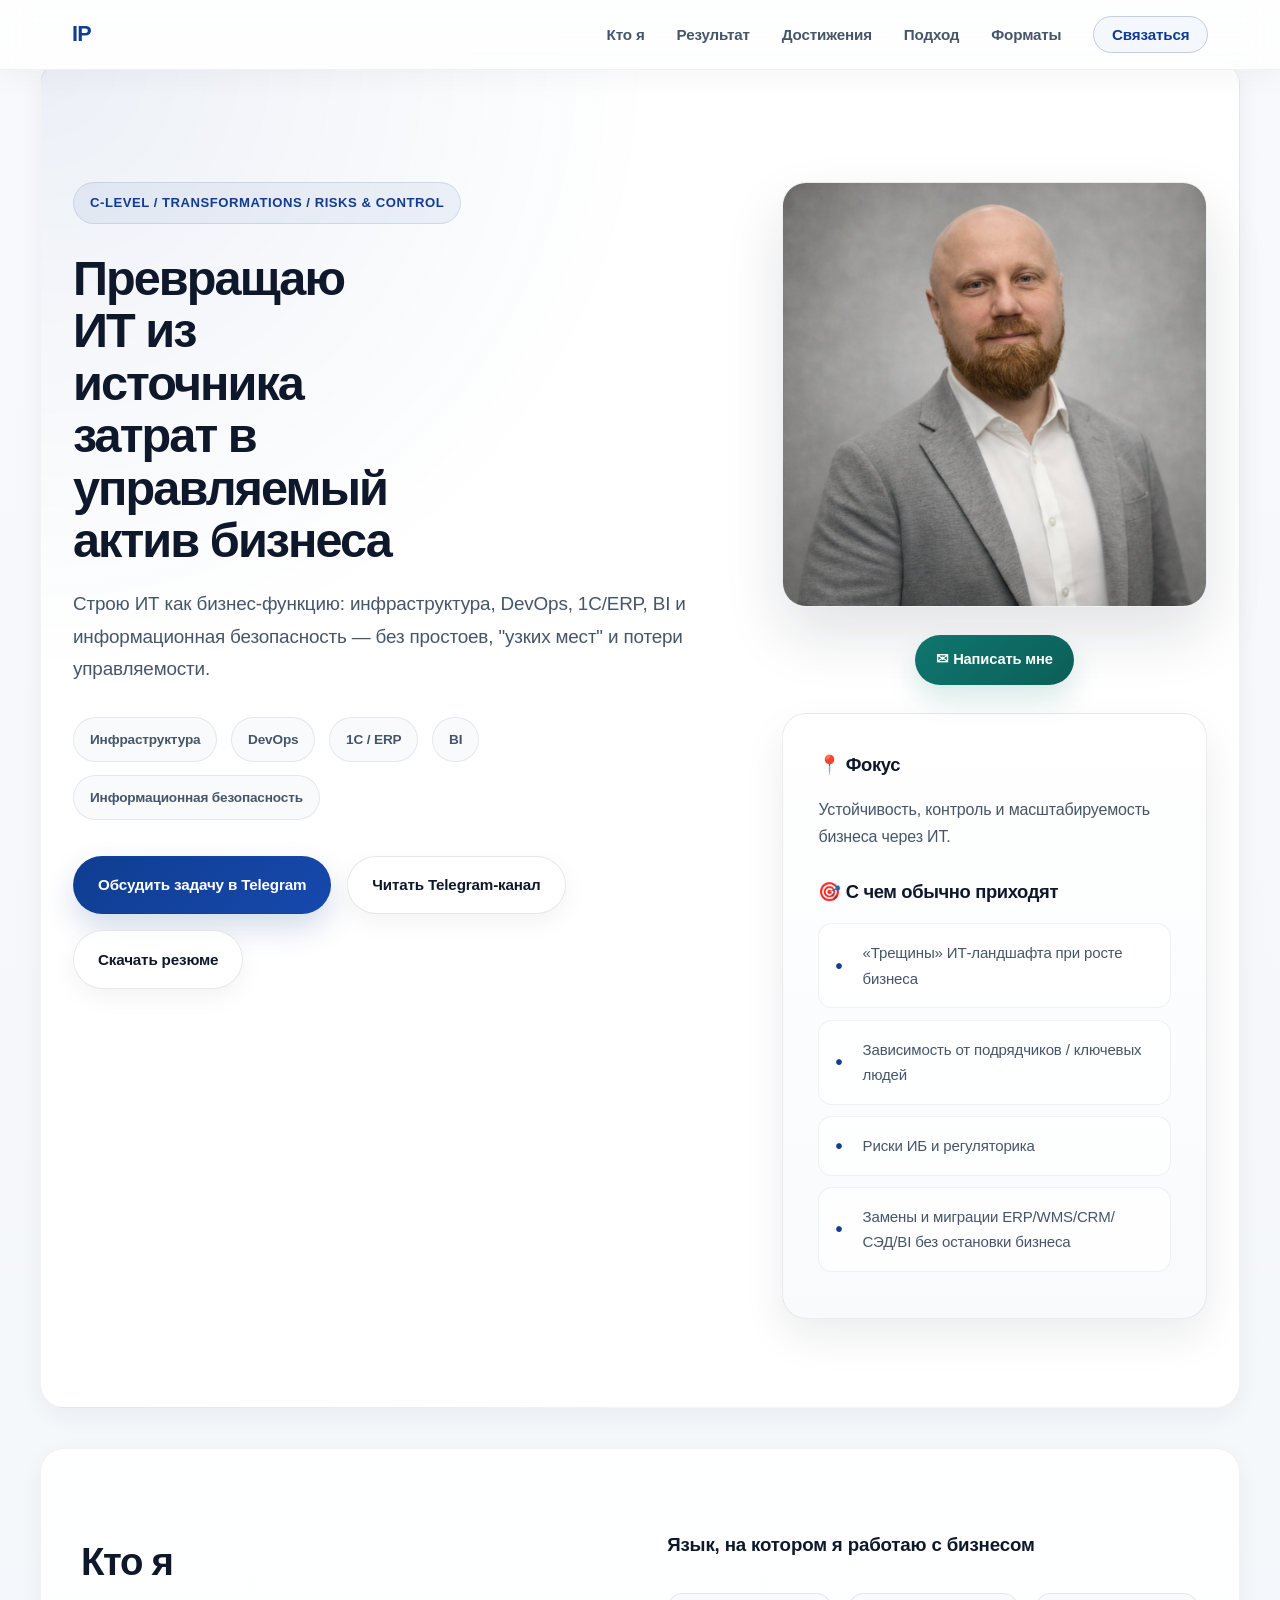
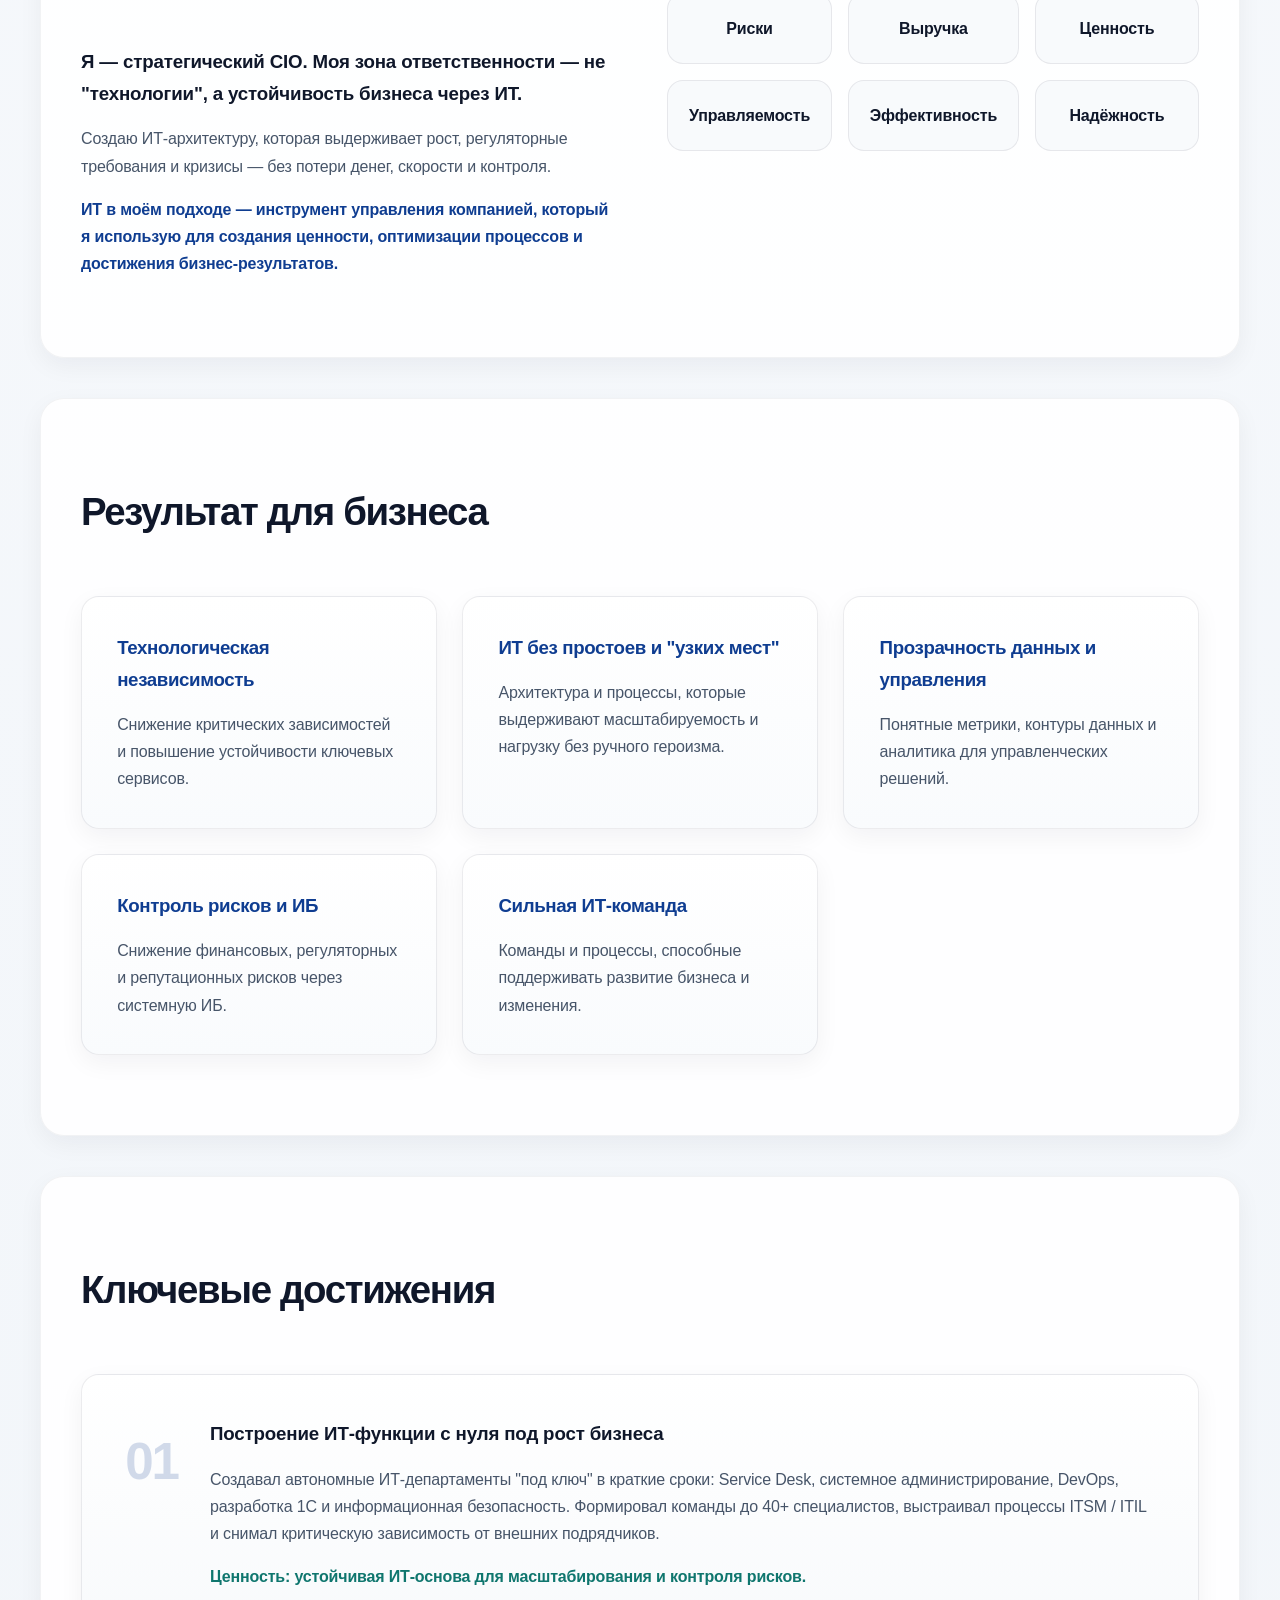
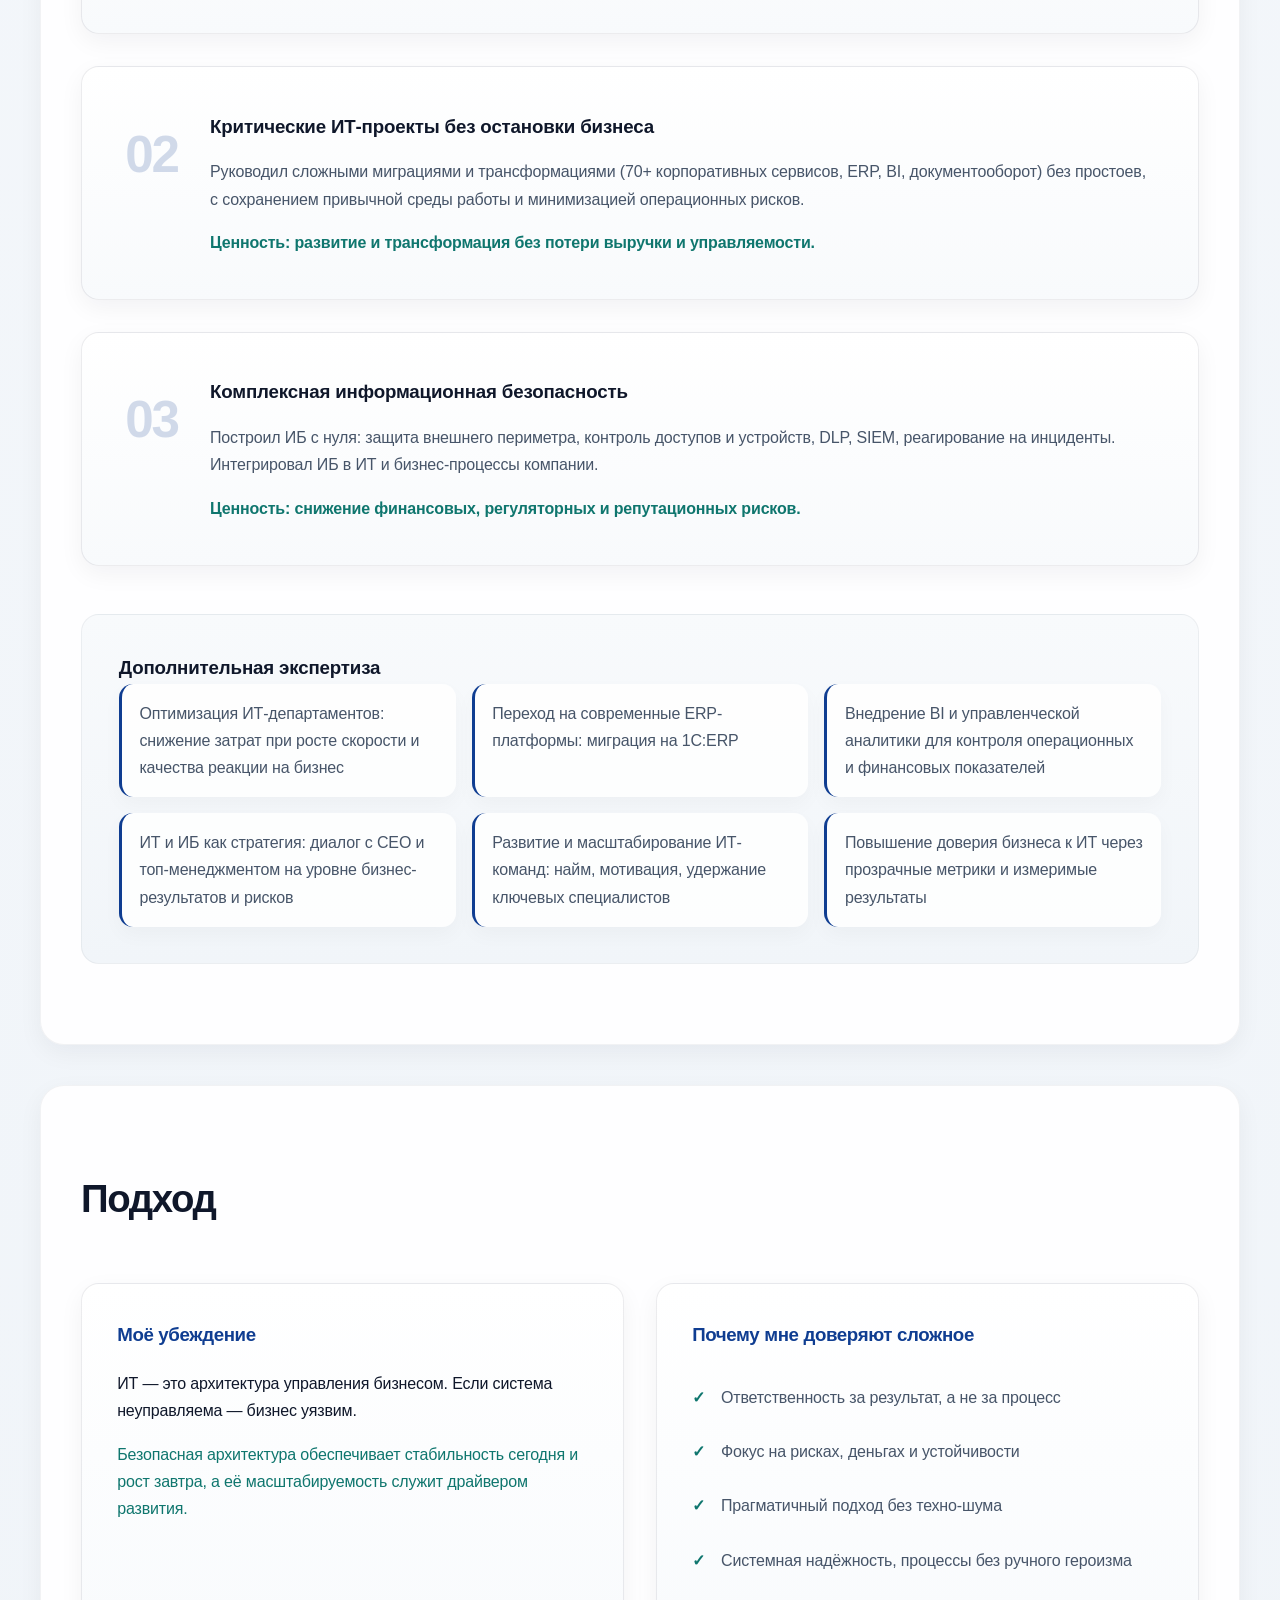
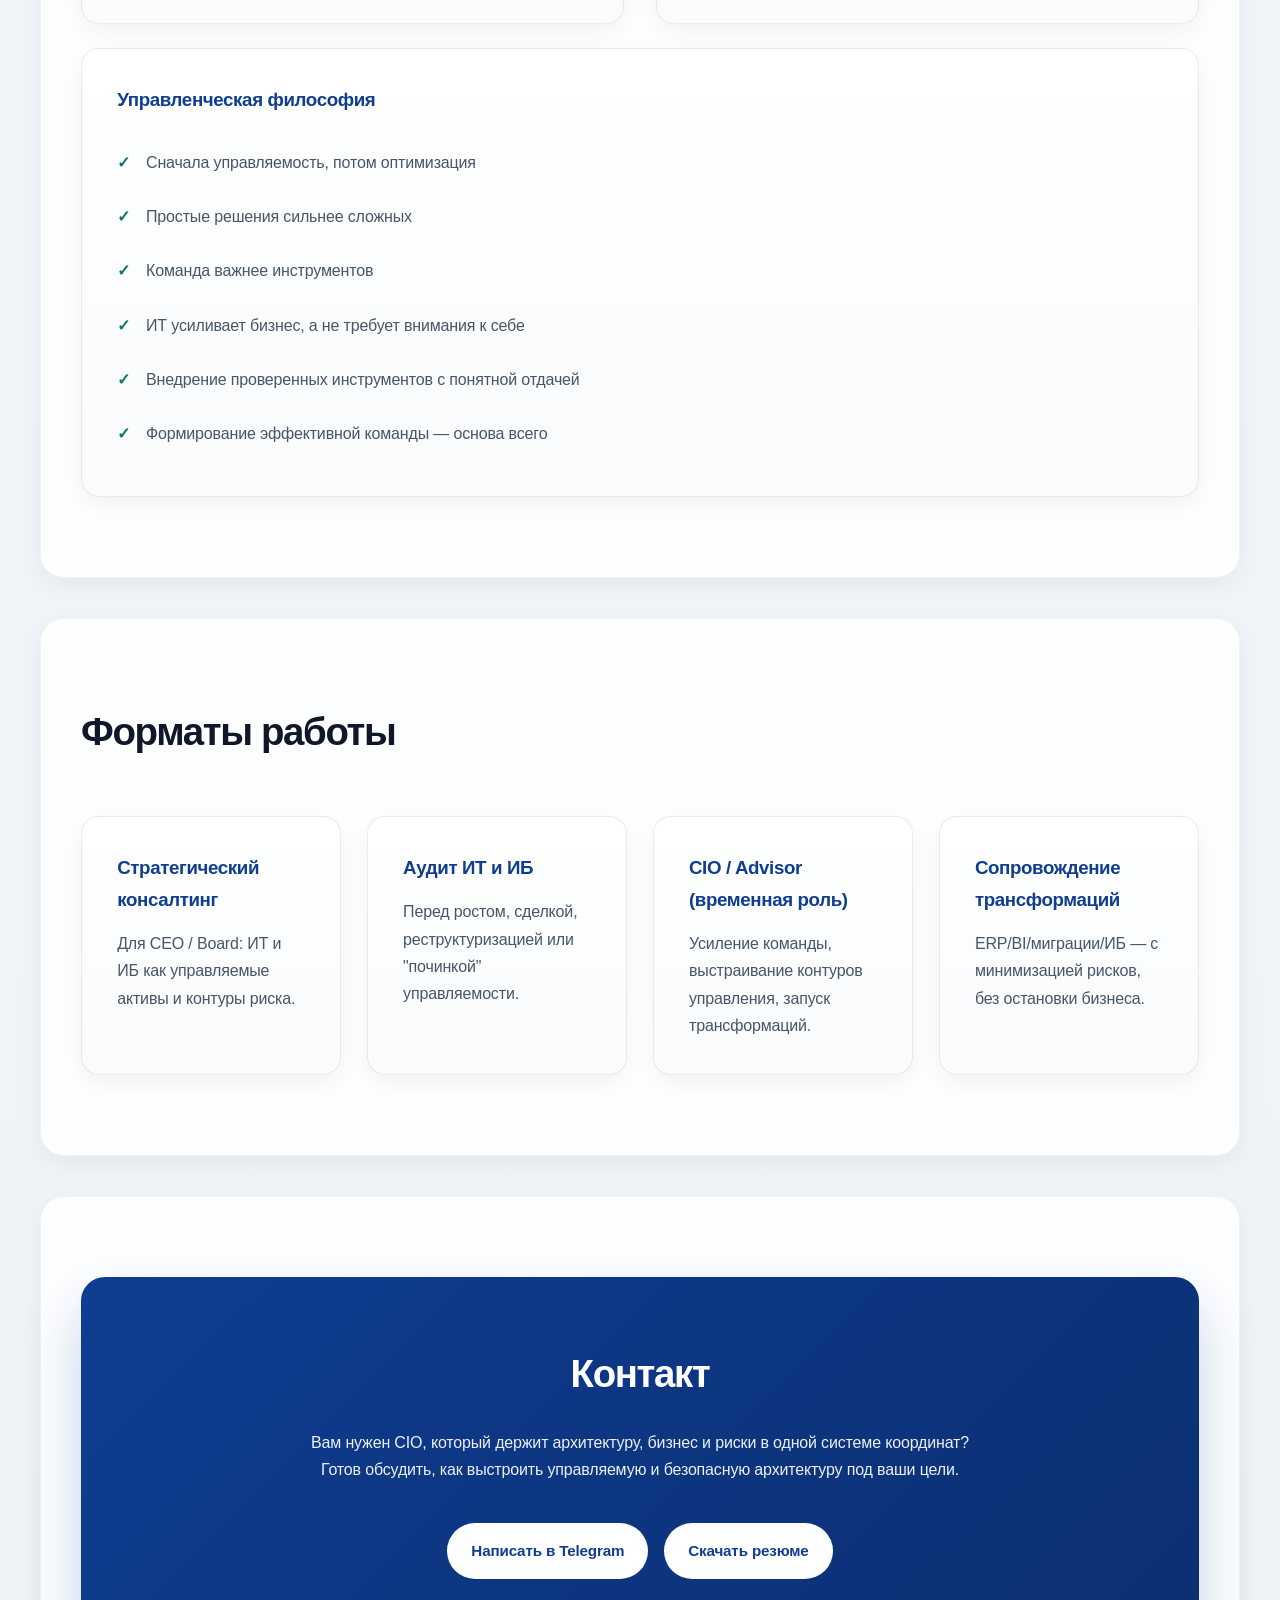
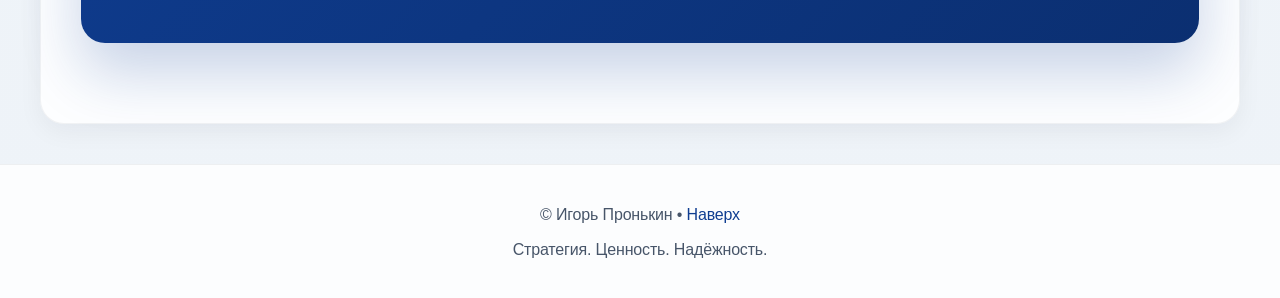
==== index.html @ 898c566a "Reduce desktop hero heading size" ====
<!DOCTYPE html>
<html lang="ru">
<head>
    <!-- Yandex.Metrika counter -->
<script type="text/javascript">
    (function(m,e,t,r,i,k,a){
        m[i]=m[i]||function(){(m[i].a=m[i].a||[]).push(arguments)};
        m[i].l=1*new Date();
        for (var j = 0; j < document.scripts.length; j++) {if (document.scripts[j].src === r) { return; }}
        k=e.createElement(t),a=e.getElementsByTagName(t)[0],k.async=1,k.src=r,a.parentNode.insertBefore(k,a)
    })(window, document,'script','https://mc.yandex.ru/metrika/tag.js?id=106325605', 'ym');

    ym(106325605, 'init', {ssr:true, webvisor:true, clickmap:true, ecommerce:"dataLayer", accurateTrackBounce:true, trackLinks:true});
</script>
<noscript><div><img src="https://mc.yandex.ru/watch/106325605" style="position:absolute; left:-9999px;" alt="" /></div></noscript>
<!-- /Yandex.Metrika counter -->
    <meta charset="UTF-8">
    <meta name="viewport" content="width=device-width, initial-scale=1.0">
    <title>Игорь Пронькин — Стратегический CIO</title>
    <style>
        * {
            margin: 0;
            padding: 0;
            box-sizing: border-box;
        }

        :root {
            --primary: #0f3d91;
            --primary-hover: #0b2f71;
            --bg-white: #ffffff;
            --bg-light: #f4f7fb;
            --bg-lighter: #eef3f8;
            --surface-muted: #f8fafc;
            --text-primary: #0f172a;
            --text-secondary: #475569;
            --border: rgba(15, 23, 42, 0.08);
            --accent-green: #0f766e;
            --accent-orange: #b7791f;
            --shadow-sm: 0 8px 24px rgba(15, 23, 42, 0.05);
            --shadow-md: 0 18px 40px rgba(15, 23, 42, 0.08);
            --shadow-lg: 0 28px 60px rgba(15, 23, 42, 0.12);
            --radius-lg: 24px;
            --radius-md: 18px;
        }

        body {
            font-family: Inter, -apple-system, BlinkMacSystemFont, 'Segoe UI', 'Roboto', sans-serif;
            background: linear-gradient(180deg, #f7f9fc 0%, #eef3f8 100%);
            color: var(--text-primary);
            line-height: 1.7;
            letter-spacing: -0.01em;
        }

        header {
            position: fixed;
            top: 0;
            width: 100%;
            background: rgba(255, 255, 255, 0.86);
            backdrop-filter: blur(16px);
            -webkit-backdrop-filter: blur(16px);
            z-index: 1000;
            border-bottom: 1px solid rgba(15, 23, 42, 0.06);
            box-shadow: 0 8px 30px rgba(15, 23, 42, 0.04);
        }

        nav {
            max-width: 1200px;
            margin: 0 auto;
            padding: 1rem 2rem;
            display: flex;
            justify-content: space-between;
            align-items: center;
        }

        .logo {
            font-size: 1.35rem;
            font-weight: 800;
            letter-spacing: -0.03em;
            color: var(--primary);
        }

        .nav-links {
            display: flex;
            gap: 2rem;
            list-style: none;
        }

        .nav-links a {
            color: var(--text-secondary);
            text-decoration: none;
            font-weight: 600;
            font-size: 0.95rem;
            transition: color 0.2s ease;
        }

        .nav-links a:hover {
            color: var(--text-primary);
        }

        /* Выделяем кнопку Контакт в навигации */
        .nav-links .nav-contact {
            color: var(--primary);
            font-weight: 700;
            padding: 0.55rem 1.1rem;
            border: 1px solid rgba(15, 61, 145, 0.22);
            border-radius: 999px;
            background: rgba(15, 61, 145, 0.04);
            transition: all 0.2s ease;
        }

        .nav-links .nav-contact:hover {
            background: var(--primary);
            color: white;
            border-color: var(--primary);
        }

        .hero {
            background: radial-gradient(circle at top left, rgba(15, 61, 145, 0.08), transparent 34%), var(--bg-white);
            padding: 7.5rem 2rem 5.5rem;
            margin-top: 3.8rem;
        }

        .hero-content {
            max-width: 1200px;
            margin: 0 auto;
            display: grid;
            grid-template-columns: 1.2fr 0.8fr;
            gap: 4.5rem;
            align-items: start;
        }

        .tag-line {
            display: inline-block;
            padding: 0.55rem 1rem;
            background: rgba(15, 61, 145, 0.06);
            border: 1px solid rgba(15, 61, 145, 0.12);
            border-radius: 999px;
            color: var(--primary);
            margin-bottom: 1.75rem;
            font-size: 0.82rem;
            font-weight: 700;
            letter-spacing: 0.04em;
            text-transform: uppercase;
        }

        h1 {
            font-size: clamp(2.5rem, 3.8vw, 3.6rem);
            line-height: 1.08;
            margin-bottom: 1.35rem;
            font-weight: 800;
            letter-spacing: -0.04em;
            max-width: 12ch;
        }

        .hero-subtitle {
            font-size: 1.18rem;
            color: var(--text-secondary);
            margin-bottom: 1.8rem;
            max-width: 42rem;
        }

        .expertise-tags {
            display: flex;
            flex-wrap: wrap;
            gap: 0.85rem;
            margin: 2rem 0;
        }

        .expertise-tags span {
            padding: 0.62rem 1rem;
            background: var(--surface-muted);
            border: 1px solid var(--border);
            border-radius: 999px;
            font-size: 0.85rem;
            font-weight: 600;
            color: var(--text-secondary);
        }

        .cta-buttons {
            display: flex;
            flex-wrap: wrap;
            gap: 1rem;
            margin-top: 2.25rem;
        }

        .btn {
            padding: 0.95rem 1.5rem;
            border-radius: 999px;
            text-decoration: none;
            font-weight: 700;
            font-size: 0.95rem;
            transition: transform 0.2s ease, box-shadow 0.2s ease, background 0.2s ease;
        }

        .btn:hover {
            transform: translateY(-1px);
        }

        .btn-primary {
            background: linear-gradient(135deg, var(--primary), #1649ad);
            color: white;
            border: 1px solid transparent;
            box-shadow: 0 14px 30px rgba(15, 61, 145, 0.18);
        }

        .btn-primary:hover {
            background: linear-gradient(135deg, var(--primary-hover), var(--primary));
            box-shadow: 0 18px 34px rgba(15, 61, 145, 0.22);
        }

        .btn-secondary {
            background: rgba(255, 255, 255, 0.82);
            color: var(--text-primary);
            border: 1px solid rgba(15, 23, 42, 0.1);
            box-shadow: var(--shadow-sm);
        }

        .btn-secondary:hover {
            background: #ffffff;
            border-color: rgba(15, 61, 145, 0.18);
        }

        .profile-photo {
            width: 100%;
            background: linear-gradient(180deg, #ffffff 0%, #f8fafc 100%);
            border-radius: var(--radius-lg);
            overflow: hidden;
            box-shadow: var(--shadow-lg);
            margin-bottom: 1.75rem;
            border: 1px solid rgba(15, 23, 42, 0.06);
        }

        .profile-photo img {
            width: 100%;
            display: block;
        }

        /* Кнопка связи под фото */
        .quick-contact {
            display: flex;
            justify-content: center;
            margin-bottom: 1.75rem;
        }

        .quick-contact a {
            display: inline-flex;
            align-items: center;
            gap: 0.55rem;
            padding: 0.78rem 1.35rem;
            background: linear-gradient(135deg, var(--accent-green), #0b5f58);
            color: white;
            text-decoration: none;
            border-radius: 999px;
            font-weight: 700;
            font-size: 0.92rem;
            box-shadow: 0 14px 28px rgba(15, 118, 110, 0.16);
            transition: all 0.2s ease;
        }

        .quick-contact a:hover {
            box-shadow: 0 18px 34px rgba(15, 118, 110, 0.2);
        }

        .profile-card {
            background: linear-gradient(180deg, #ffffff 0%, #f8fafc 100%);
            padding: 2.2rem;
            border-radius: var(--radius-lg);
            box-shadow: var(--shadow-md);
            border: 1px solid var(--border);
        }

        .profile-card h3 {
            font-size: 1.15rem;
            margin-bottom: 1rem;
            font-weight: 700;
            letter-spacing: -0.02em;
        }

        .profile-card .focus-text {
            color: var(--text-secondary);
            margin-bottom: 1.6rem;
        }

        .profile-card ul {
            list-style: none;
        }

        .profile-card li {
            padding: 1rem 1rem 1rem 2.7rem;
            margin-bottom: 0.7rem;
            background: rgba(255, 255, 255, 0.78);
            border-radius: 14px;
            color: var(--text-secondary);
            font-size: 0.94rem;
            border: 1px solid rgba(15, 23, 42, 0.06);
            position: relative;
        }

        .profile-card li::before {
            content: '•';
            position: absolute;
            left: 1rem;
            top: 50%;
            transform: translateY(-50%);
            color: var(--primary);
            font-size: 1.25rem;
            font-weight: 800;
        }

        section {
            max-width: 1200px;
            margin: 2.5rem auto;
            padding: 5rem 2.5rem;
            background: rgba(255, 255, 255, 0.88);
            border-radius: var(--radius-lg);
            box-shadow: var(--shadow-sm);
            border: 1px solid rgba(15, 23, 42, 0.05);
        }

        h2 {
            font-size: clamp(2rem, 3vw, 2.75rem);
            margin-bottom: 3.2rem;
            font-weight: 800;
            letter-spacing: -0.035em;
        }

        .about-content {
            display: grid;
            grid-template-columns: 1fr 1fr;
            gap: 3.4rem;
        }

        .language-grid {
            display: grid;
            grid-template-columns: repeat(3, 1fr);
            gap: 1rem;
            margin-top: 2rem;
        }

        .language-item {
            background: var(--surface-muted);
            padding: 1.3rem;
            border-radius: 16px;
            text-align: center;
            border: 1px solid var(--border);
            font-weight: 700;
            color: var(--text-primary);
        }

        .language-item:hover {
            border-color: var(--primary);
            transform: translateY(-3px);
            box-shadow: var(--shadow-md);
        }

        .value-grid {
            display: grid;
            grid-template-columns: repeat(auto-fit, minmax(280px, 1fr));
            gap: 1.6rem;
        }

        .value-card {
            padding: 2.2rem;
            border: 1px solid var(--border);
            border-radius: var(--radius-md);
            background: linear-gradient(180deg, #ffffff 0%, #f9fbfd 100%);
            box-shadow: var(--shadow-sm);
        }

        .value-card:hover {
            border-color: rgba(15, 61, 145, 0.16);
            box-shadow: var(--shadow-md);
            transform: translateY(-2px);
        }

        .value-card h3 {
            color: var(--primary);
            margin-bottom: 0.95rem;
            letter-spacing: -0.02em;
        }

        .value-card p {
            color: var(--text-secondary);
        }

        .achievement-item {
            padding: 2.7rem;
            border: 1px solid var(--border);
            border-radius: var(--radius-md);
            display: grid;
            grid-template-columns: auto 1fr;
            gap: 2rem;
            margin-bottom: 2rem;
            background: linear-gradient(180deg, #ffffff 0%, #f8fafc 100%);
            box-shadow: var(--shadow-sm);
        }

        .achievement-number {
            font-size: 3.2rem;
            font-weight: 800;
            color: var(--primary);
            opacity: 0.18;
            letter-spacing: -0.04em;
        }

        .achievement-value {
            color: var(--accent-green);
            font-weight: 700;
            margin-top: 1rem;
        }

        .additional-expertise {
            margin-top: 3rem;
            padding: 2.3rem;
            background: linear-gradient(180deg, #f8fafc 0%, #f1f5f9 100%);
            border-radius: var(--radius-md);
            border: 1px solid rgba(15, 23, 42, 0.05);
        }

        .expertise-list {
            display: grid;
            grid-template-columns: repeat(auto-fit, minmax(300px, 1fr));
            gap: 1rem;
        }

        .expertise-list li {
            list-style: none;
            padding: 1rem 1.1rem;
            background: rgba(255, 255, 255, 0.86);
            border-radius: 14px;
            border-left: 3px solid var(--primary);
            color: var(--text-secondary);
            box-shadow: 0 8px 20px rgba(15, 23, 42, 0.03);
        }

        .approach-grid {
            display: grid;
            grid-template-columns: 1fr 1fr;
            gap: 2rem;
        }

        .approach-card {
            padding: 2.2rem;
            border: 1px solid var(--border);
            border-radius: var(--radius-md);
            background: linear-gradient(180deg, #ffffff 0%, #f9fbfd 100%);
            box-shadow: var(--shadow-sm);
        }

        .approach-card h3 {
            color: var(--primary);
            margin-bottom: 1.2rem;
            letter-spacing: -0.02em;
        }

        .approach-card ul {
            list-style: none;
        }

        .approach-card li {
            padding: 0.85rem 0 0.85rem 1.8rem;
            position: relative;
            color: var(--text-secondary);
        }

        .approach-card li::before {
            content: '✓';
            position: absolute;
            left: 0;
            color: var(--accent-green);
            font-weight: 800;
        }

        .formats-grid {
            display: grid;
            grid-template-columns: repeat(auto-fit, minmax(260px, 1fr));
            gap: 1.6rem;
        }

        .format-card {
            padding: 2.2rem;
            border: 1px solid var(--border);
            border-radius: var(--radius-md);
            background: linear-gradient(180deg, #ffffff 0%, #f9fbfd 100%);
            box-shadow: var(--shadow-sm);
        }

        .format-card:hover {
            transform: translateY(-4px);
            border-color: rgba(15, 61, 145, 0.16);
            box-shadow: var(--shadow-lg);
        }

        .format-card h3 {
            color: var(--primary);
            margin-bottom: 0.9rem;
            letter-spacing: -0.02em;
        }

        .format-card p {
            color: var(--text-secondary);
        }

        .contact-box {
            background: linear-gradient(135deg, #0f3d91 0%, #0b2f71 100%);
            padding: 4rem 2.4rem;
            border-radius: var(--radius-lg);
            text-align: center;
            color: white;
            box-shadow: 0 30px 60px rgba(15, 61, 145, 0.22);
        }

        .contact-box h2 {
            margin-bottom: 1.4rem;
        }

        .contact-box p {
            max-width: 800px;
            margin: 0 auto 2.5rem;
            line-height: 1.7;
            opacity: 0.92;
        }

        .contact-box .btn {
            background: white;
            color: var(--primary);
            box-shadow: none;
        }

        footer {
            background: rgba(255, 255, 255, 0.8);
            padding: 2.2rem;
            text-align: center;
            border-top: 1px solid rgba(15, 23, 42, 0.06);
            color: var(--text-secondary);
            backdrop-filter: blur(8px);
            -webkit-backdrop-filter: blur(8px);
        }

        footer a {
            color: var(--primary);
            text-decoration: none;
        }

        @media (max-width: 768px) {
            nav {
                padding: 0.9rem 1.2rem;
            }
            .hero, section {
                padding-left: 1.2rem;
                padding-right: 1.2rem;
            }
            .hero-content, .about-content, .approach-grid {
                grid-template-columns: 1fr;
                gap: 2rem;
            }
            h1 {
                font-size: 2.4rem;
                max-width: none;
            }
            .hero-subtitle {
                font-size: 1.04rem;
            }
            .nav-links {
                display: none;
            }
            .language-grid {
                grid-template-columns: repeat(2, 1fr);
            }
            .achievement-item {
                grid-template-columns: 1fr;
            }
            .cta-buttons {
                flex-direction: column;
                align-items: stretch;
            }
            .btn {
                text-align: center;
                justify-content: center;
            }
        }
    </style>
</head>
<body>
    <header>
        <nav>
            <div class="logo">IP</div>
            <ul class="nav-links">
                <li><a href="#about">Кто я</a></li>
                <li><a href="#value">Результат</a></li>
                <li><a href="#achievements">Достижения</a></li>
                <li><a href="#approach">Подход</a></li>
                <li><a href="#work">Форматы</a></li>
                <li><a href="#contact" class="nav-contact">Связаться</a></li>
            </ul>
        </nav>
    </header>

    <section class="hero">
        <div class="hero-content">
            <div>
                <!-- ИЗМЕНЕНИЕ: Transformations во множественном числе, Risks & Control -->
                <div class="tag-line">C-level / Transformations / Risks & Control</div>
                <!-- ИЗМЕНЕНИЕ: "источника" вместо "центра" -->
                <h1>Превращаю ИТ из источника затрат в управляемый актив бизнеса</h1>
                <!-- ИЗМЕНЕНИЕ: порядок тегов (инфраструктура и DevOps рядом), добавлен ERP -->
                <p class="hero-subtitle">Строю ИТ как бизнес-функцию: инфраструктура, DevOps, 1С/ERP, BI и информационная безопасность — без простоев, "узких мест" и потери управляемости.</p>
                
                <div class="expertise-tags">
                    <span>Инфраструктура</span>
                    <span>DevOps</span>
                    <span>1С / ERP</span>
                    <span>BI</span>
                    <span>Информационная безопасность</span>
                </div>

                <div class="cta-buttons">
                    <a href="https://t.me/IgorPronk" class="btn btn-primary">Обсудить задачу в Telegram</a>
                    <a href="https://t.me/PronkinPROIT" class="btn btn-secondary" target="_blank" rel="noopener noreferrer">Читать Telegram-канал</a>
                    <a href="assets/CIO_Pronkin_Igor.pdf" class="btn btn-secondary" download="CIO_Pronkin_Igor.pdf">Скачать резюме</a>
                </div>
            </div>

            <div>
                <div class="profile-photo">
                    <img src="assets/foto.png" alt="Игорь Пронькин">
                </div>
                <!-- ИЗМЕНЕНИЕ: Добавлена быстрая кнопка связи под фото -->
                <div class="quick-contact">
                    <a href="#contact">✉ Написать мне</a>
                </div>
                <div class="profile-card">
                    <h3>📍 Фокус</h3>
                    <p class="focus-text">Устойчивость, контроль и масштабируемость бизнеса через ИТ.</p>
                    <h3>🎯 С чем обычно приходят</h3>
                    <ul>
                        <!-- ИЗМЕНЕНИЕ: Разделено на два пункта -->
                        <li>«Трещины» ИТ-ландшафта при росте бизнеса</li>
                        <li>Зависимость от подрядчиков / ключевых людей</li>
                        <li>Риски ИБ и регуляторика</li>
                        <!-- ИЗМЕНЕНИЕ: убраны лишние слэши -->
                        <li>Замены и миграции ERP/WMS/CRM/СЭД/BI без остановки бизнеса</li>
                    </ul>
                </div>
            </div>
        </div>
    </section>

    <section id="about">
        <div class="about-content">
            <div>
                <h2>Кто я</h2>
                <!-- ИЗМЕНЕНИЕ: Более уверенные формулировки -->
                <h3 style="margin-bottom: 1rem;">Я — стратегический CIO. Моя зона ответственности — не "технологии", а устойчивость бизнеса через ИТ.</h3>
                <p style="color: var(--text-secondary); margin-bottom: 1rem;">Создаю ИТ-архитектуру, которая выдерживает рост, регуляторные требования и кризисы — без потери денег, скорости и контроля.</p>
                <!-- ИЗМЕНЕНИЕ: Добавлено раскрытие про создание ценности -->
                <p style="color: var(--primary); font-weight: 600;">ИТ в моём подходе — инструмент управления компанией, который я использую для создания ценности, оптимизации процессов и достижения бизнес-результатов.</p>
            </div>
            <div>
                <h3 style="margin-bottom: 1.5rem;">Язык, на котором я работаю с бизнесом</h3>
                <!-- ИЗМЕНЕНИЕ: Добавлены Ценность, Эффективность -->
                <div class="language-grid">
                    <div class="language-item">Риски</div>
                    <div class="language-item">Выручка</div>
                    <div class="language-item">Ценность</div>
                    <div class="language-item">Управляемость</div>
                    <div class="language-item">Эффективность</div>
                    <div class="language-item">Надёжность</div>
                </div>
            </div>
        </div>
    </section>

    <section id="value">
        <h2>Результат для бизнеса</h2>
        <div class="value-grid">
            <div class="value-card">
                <h3>Технологическая независимость</h3>
                <p>Снижение критических зависимостей и повышение устойчивости ключевых сервисов.</p>
            </div>
            <div class="value-card">
                <!-- ИЗМЕНЕНИЕ: "масштабируемость" вместо "рост" -->
                <h3>ИТ без простоев и "узких мест"</h3>
                <p>Архитектура и процессы, которые выдерживают масштабируемость и нагрузку без ручного героизма.</p>
            </div>
            <div class="value-card">
                <h3>Прозрачность данных и управления</h3>
                <p>Понятные метрики, контуры данных и аналитика для управленческих решений.</p>
            </div>
            <div class="value-card">
                <h3>Контроль рисков и ИБ</h3>
                <p>Снижение финансовых, регуляторных и репутационных рисков через системную ИБ.</p>
            </div>
            <div class="value-card">
                <!-- ИЗМЕНЕНИЕ: "развитие" вместо "рост" для устранения дубликата -->
                <h3>Сильная ИТ-команда</h3>
                <p>Команды и процессы, способные поддерживать развитие бизнеса и изменения.</p>
            </div>
        </div>
    </section>

    <section id="achievements">
        <h2>Ключевые достижения</h2>
        <div class="achievement-item">
            <div class="achievement-number">01</div>
            <div>
                <h3>Построение ИТ-функции с нуля под рост бизнеса</h3>
                <p style="color: var(--text-secondary); margin: 1rem 0;">Создавал автономные ИТ-департаменты "под ключ" в краткие сроки: Service Desk, системное администрирование, DevOps, разработка 1С и информационная безопасность. Формировал команды до 40+ специалистов, выстраивал процессы ITSM / ITIL и снимал критическую зависимость от внешних подрядчиков.</p>
                <div class="achievement-value">Ценность: устойчивая ИТ-основа для масштабирования и контроля рисков.</div>
            </div>
        </div>
        <div class="achievement-item">
            <div class="achievement-number">02</div>
            <div>
                <h3>Критические ИТ-проекты без остановки бизнеса</h3>
                <p style="color: var(--text-secondary); margin: 1rem 0;">Руководил сложными миграциями и трансформациями (70+ корпоративных сервисов, ERP, BI, документооборот) без простоев, с сохранением привычной среды работы и минимизацией операционных рисков.</p>
                <div class="achievement-value">Ценность: развитие и трансформация без потери выручки и управляемости.</div>
            </div>
        </div>
        <div class="achievement-item">
            <div class="achievement-number">03</div>
            <div>
                <!-- ИЗМЕНЕНИЕ: убран повтор "под ключ" -->
                <h3>Комплексная информационная безопасность</h3>
                <p style="color: var(--text-secondary); margin: 1rem 0;">Построил ИБ с нуля: защита внешнего периметра, контроль доступов и устройств, DLP, SIEM, реагирование на инциденты. Интегрировал ИБ в ИТ и бизнес-процессы компании.</p>
                <div class="achievement-value">Ценность: снижение финансовых, регуляторных и репутационных рисков.</div>
            </div>
        </div>

        <div class="additional-expertise">
            <h3>Дополнительная экспертиза</h3>
            <!-- ИЗМЕНЕНИЕ: Добавлены 2 пункта для 6/6 -->
            <ul class="expertise-list">
                <li>Оптимизация ИТ-департаментов: снижение затрат при росте скорости и качества реакции на бизнес</li>
                <li>Переход на современные ERP-платформы: миграция на 1С:ERP</li>
                <li>Внедрение BI и управленческой аналитики для контроля операционных и финансовых показателей</li>
                <li>ИТ и ИБ как стратегия: диалог с CEO и топ-менеджментом на уровне бизнес-результатов и рисков</li>
                <li>Развитие и масштабирование ИТ-команд: найм, мотивация, удержание ключевых специалистов</li>
                <li>Повышение доверия бизнеса к ИТ через прозрачные метрики и измеримые результаты</li>
            </ul>
        </div>
    </section>

    <section id="approach">
        <h2>Подход</h2>
        <div class="approach-grid">
            <div class="approach-card">
                <!-- ИЗМЕНЕНИЕ: "Моё убеждение" вместо "Как я думаю" + расширенный контент -->
                <h3>Моё убеждение</h3>
                <p>ИТ — это архитектура управления бизнесом. Если система неуправляема — бизнес уязвим.</p>
                <p style="margin-top: 1rem; color: var(--accent-green); font-weight: 500;">Безопасная архитектура обеспечивает стабильность сегодня и рост завтра, а её масштабируемость служит драйвером развития.</p>
            </div>
            <div class="approach-card">
                <h3>Почему мне доверяют сложное</h3>
                <!-- ИЗМЕНЕНИЕ: переформулированы пункты -->
                <ul>
                    <li>Ответственность за результат, а не за процесс</li>
                    <li>Фокус на рисках, деньгах и устойчивости</li>
                    <li>Прагматичный подход без техно-шума</li>
                    <li>Системная надёжность, процессы без ручного героизма</li>
                </ul>
            </div>
        </div>
        <div class="approach-card" style="margin-top: 1.5rem;">
            <h3>Управленческая философия</h3>
            <!-- ИЗМЕНЕНИЕ: добавлены пункты -->
            <ul>
                <li>Сначала управляемость, потом оптимизация</li>
                <li>Простые решения сильнее сложных</li>
                <li>Команда важнее инструментов</li>
                <li>ИТ усиливает бизнес, а не требует внимания к себе</li>
                <li>Внедрение проверенных инструментов с понятной отдачей</li>
                <li>Формирование эффективной команды — основа всего</li>
            </ul>
        </div>
    </section>

    <section id="work">
        <h2>Форматы работы</h2>
        <div class="formats-grid">
            <div class="format-card">
                <h3>Стратегический консалтинг</h3>
                <p>Для CEO / Board: ИТ и ИБ как управляемые активы и контуры риска.</p>
            </div>
            <div class="format-card">
                <h3>Аудит ИТ и ИБ</h3>
                <p>Перед ростом, сделкой, реструктуризацией или "починкой" управляемости.</p>
            </div>
            <div class="format-card">
                <h3>CIO / Advisor (временная роль)</h3>
                <p>Усиление команды, выстраивание контуров управления, запуск трансформаций.</p>
            </div>
            <div class="format-card">
                <h3>Сопровождение трансформаций</h3>
                <!-- ИЗМЕНЕНИЕ: убрано лишнее "и" -->
                <p>ERP/BI/миграции/ИБ — с минимизацией рисков, без остановки бизнеса.</p>
            </div>
        </div>
    </section>

    <section id="contact">
        <div class="contact-box">
            <h2>Контакт</h2>
            <!-- ИЗМЕНЕНИЕ: Более уверенная формулировка без "если" -->
            <p>Вам нужен CIO, который держит архитектуру, бизнес и риски в одной системе координат?<br>Готов обсудить, как выстроить управляемую и безопасную архитектуру под ваши цели.</p>
            <div style="display: flex; gap: 1rem; justify-content: center; flex-wrap: wrap;">
                <a href="https://t.me/IgorPronk" class="btn">Написать в Telegram</a>
                <a href="assets/CIO_Pronkin_Igor.pdf" class="btn" download="CIO_Pronkin_Igor.pdf">Скачать резюме</a>
            </div>
        </div>
    </section>

    <footer>
        <p>© Игорь Пронькин • <a href="#top">Наверх</a></p>
        <!-- ИЗМЕНЕНИЕ: "Ценность" вместо "Смыслы", "Стратегия" вместо "Минимализм" -->
        <p style="margin-top: 0.5rem;">Стратегия. Ценность. Надёжность.</p>
    </footer>
</body>
</html>
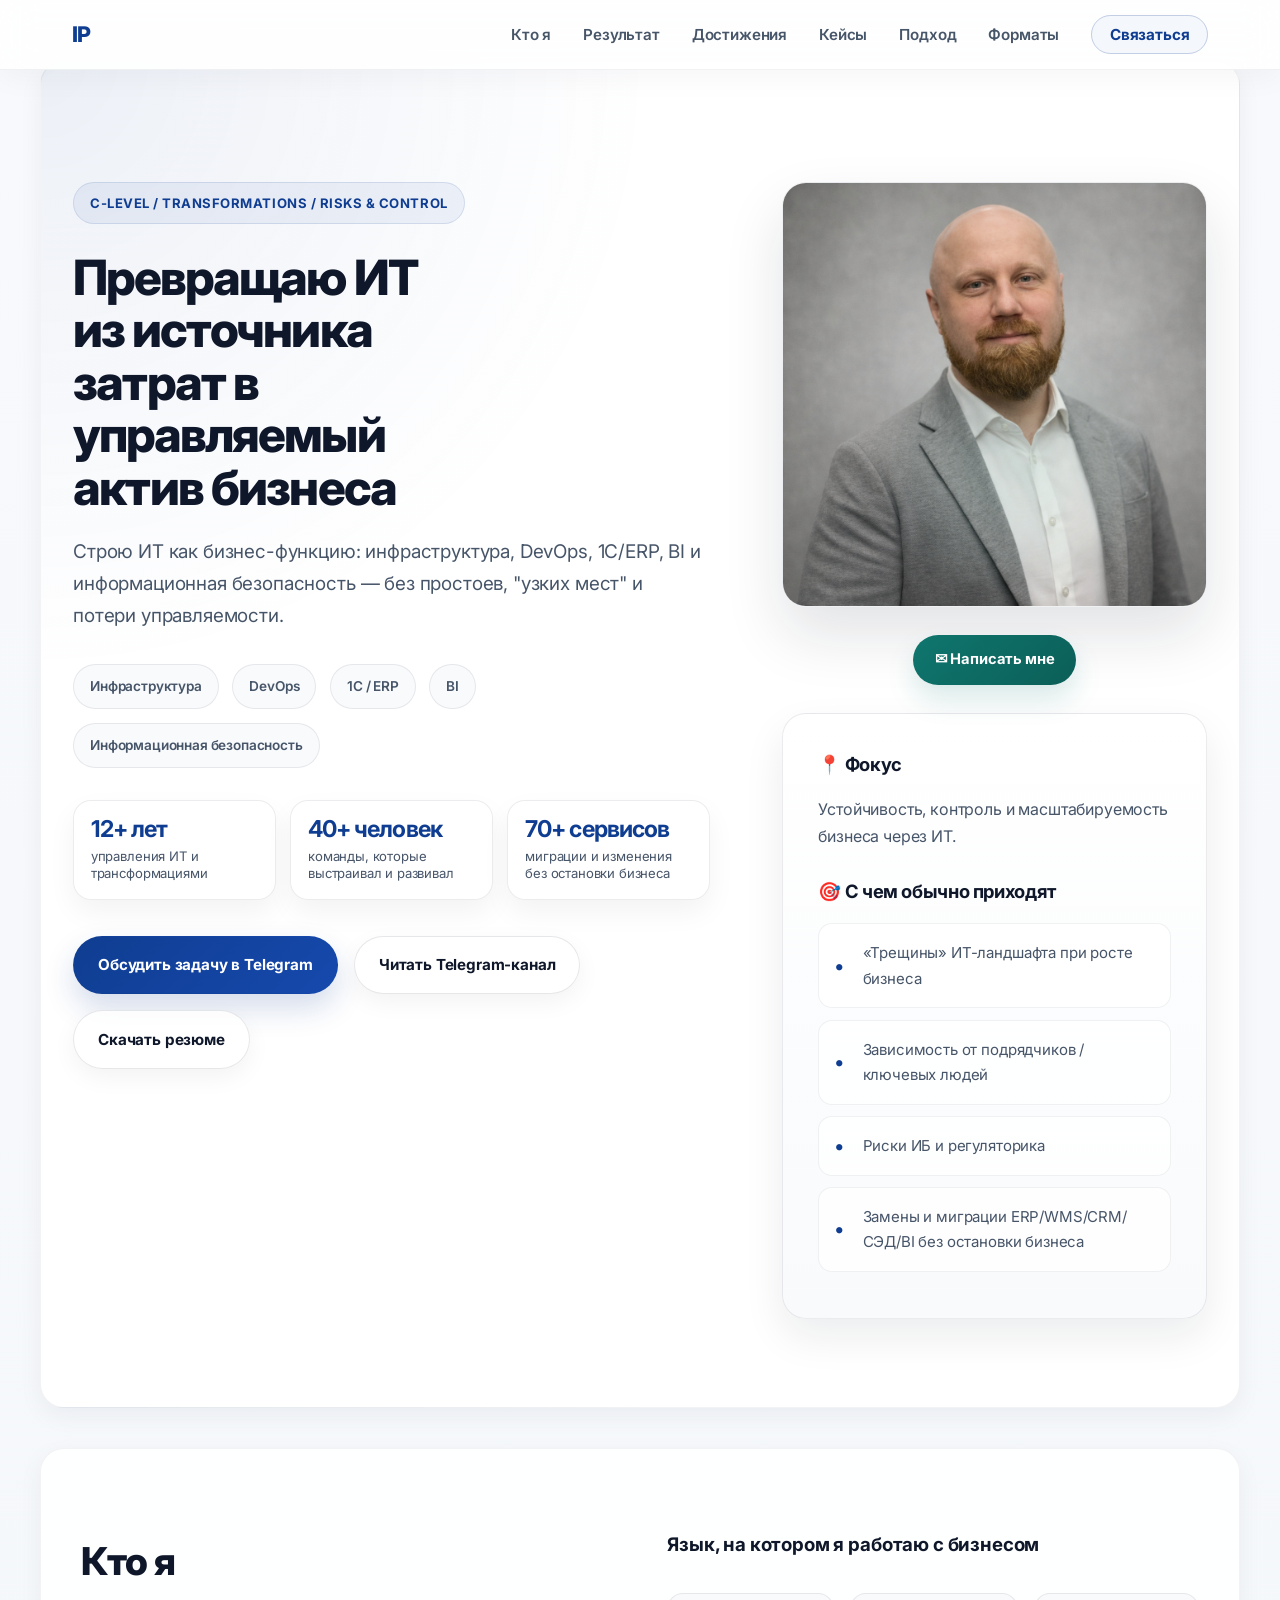
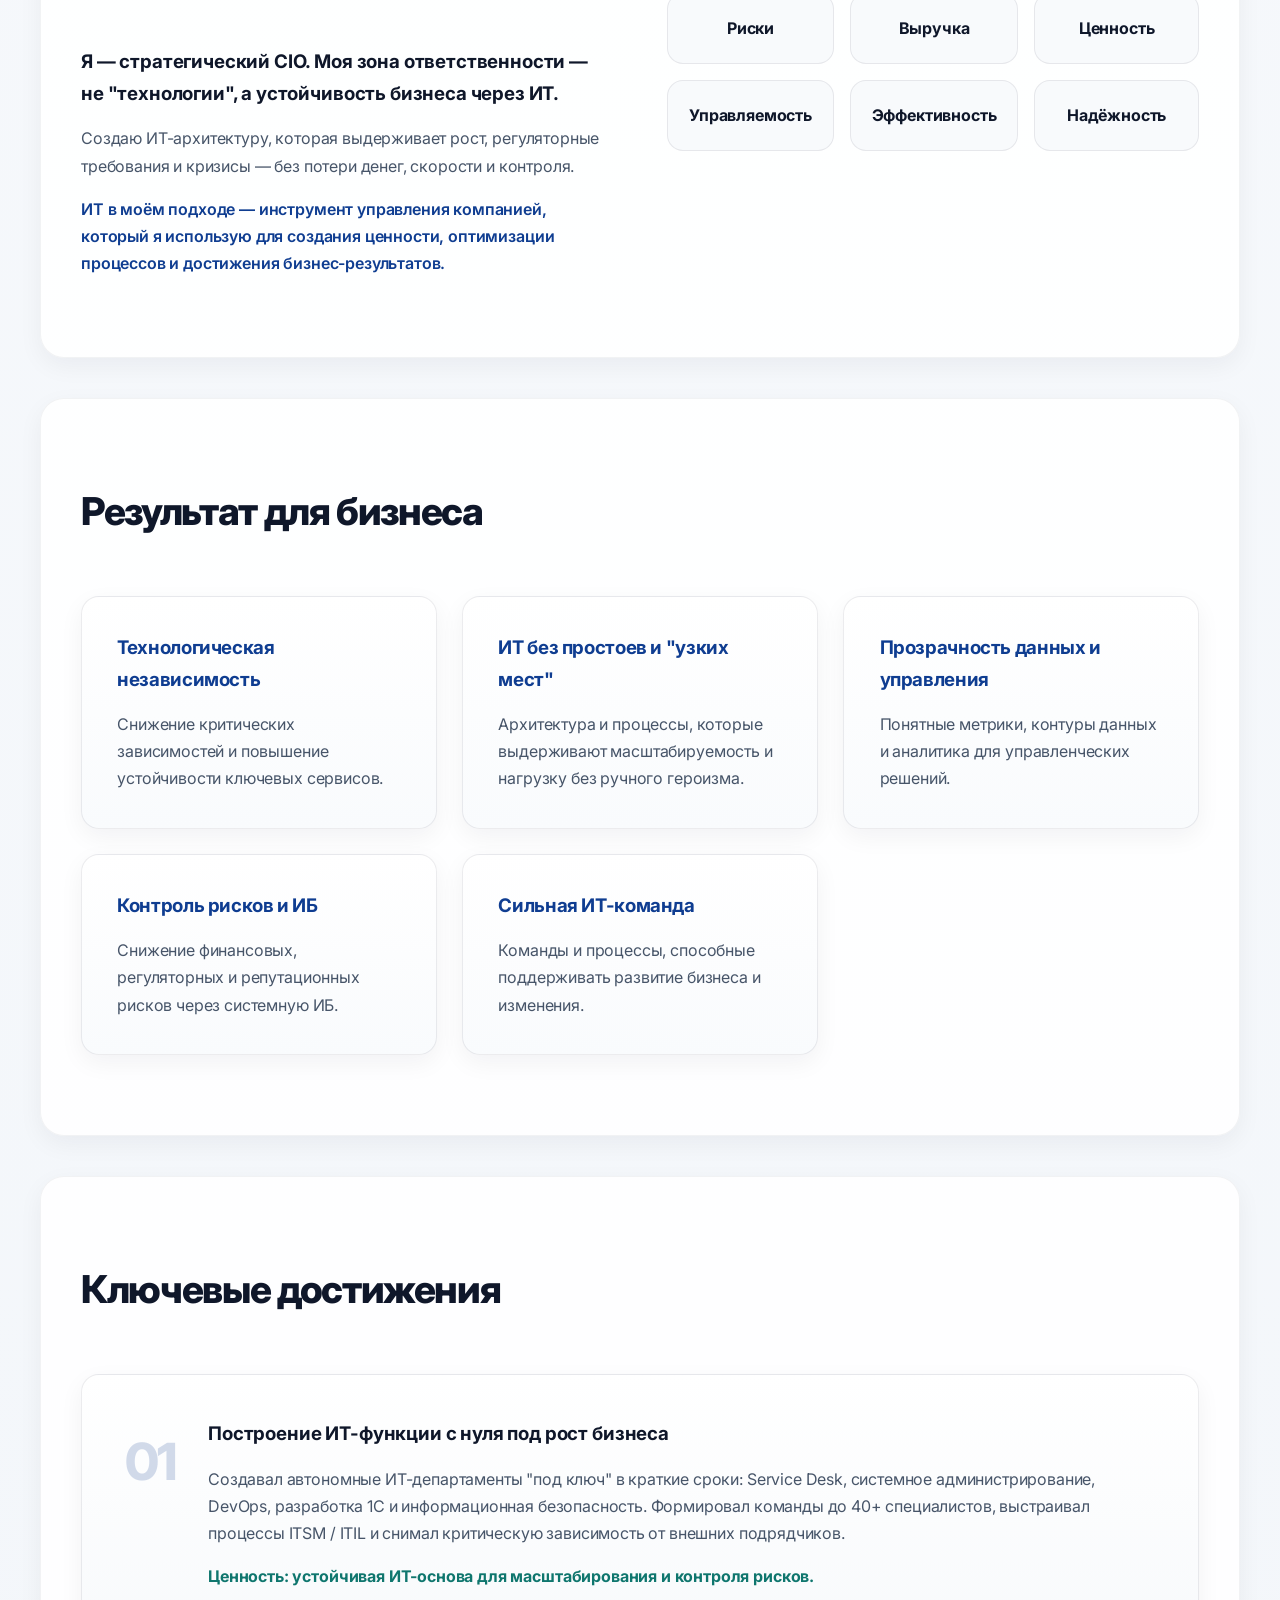
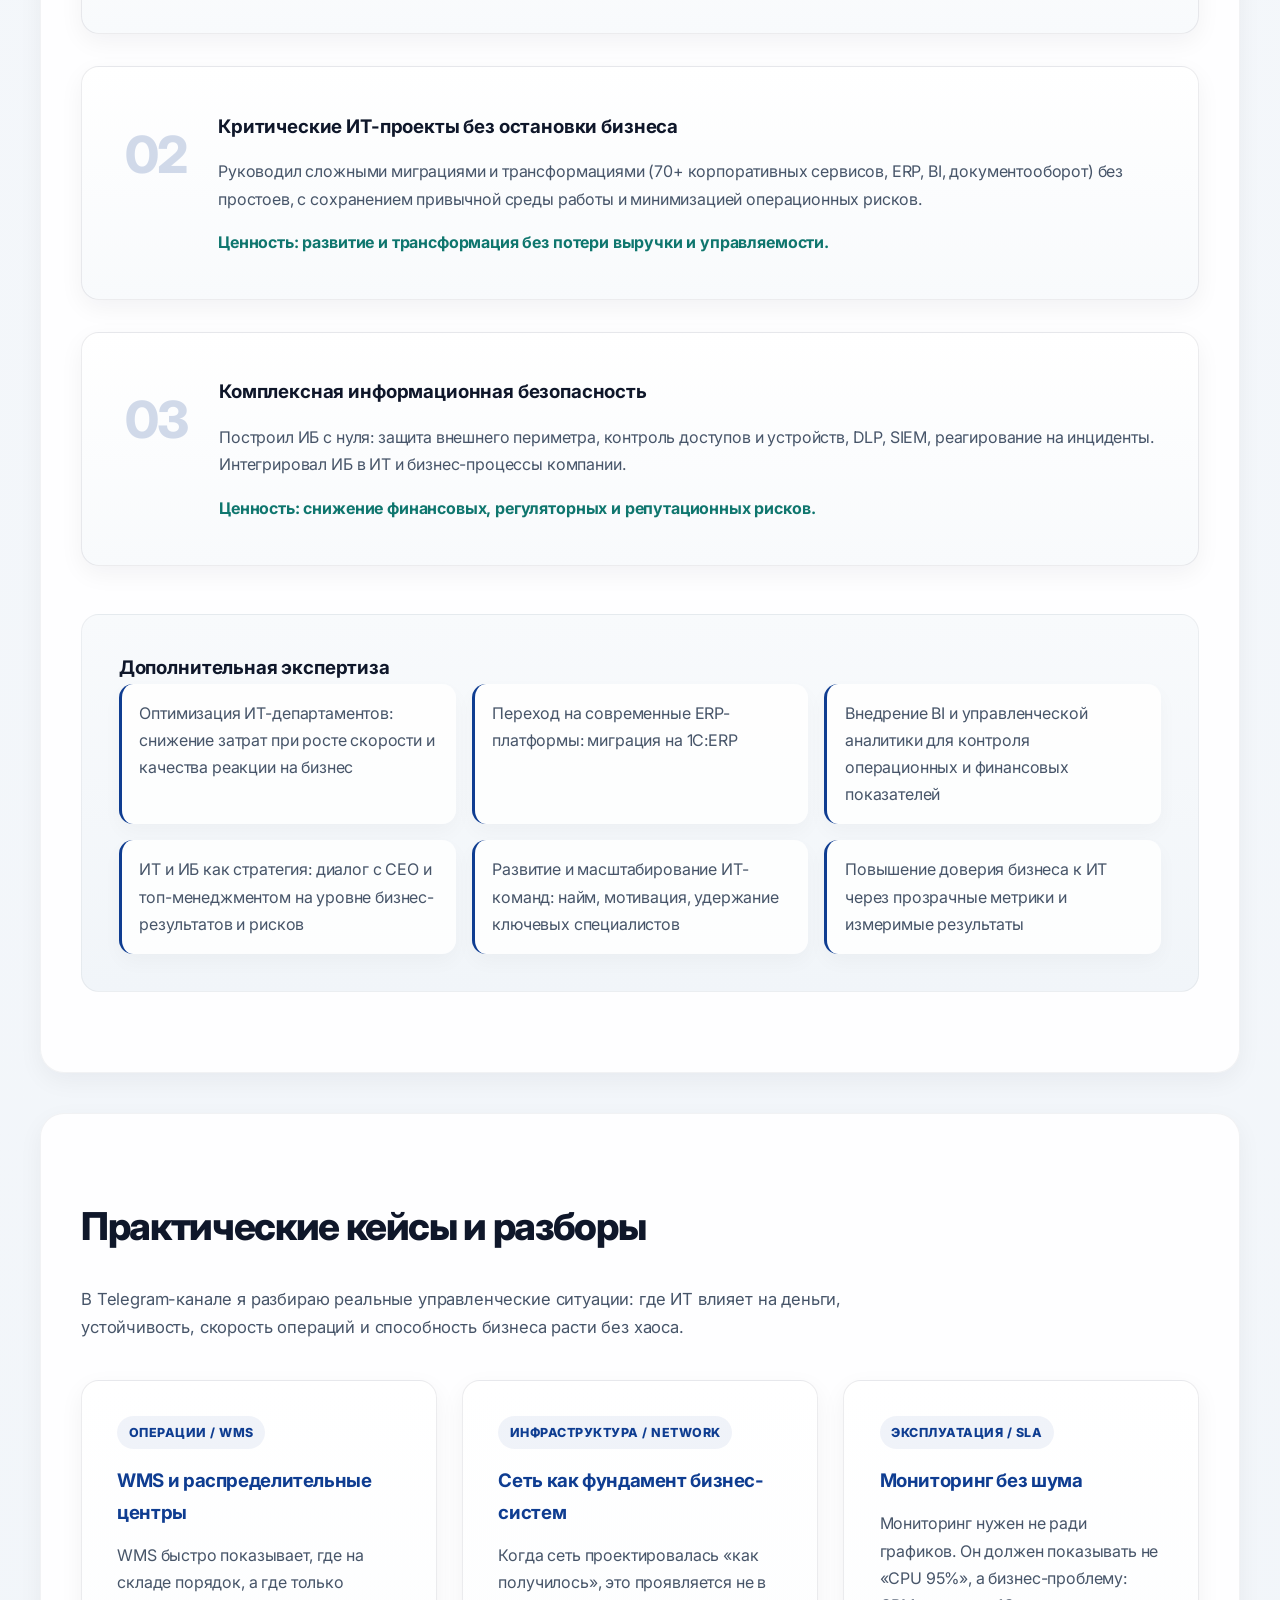
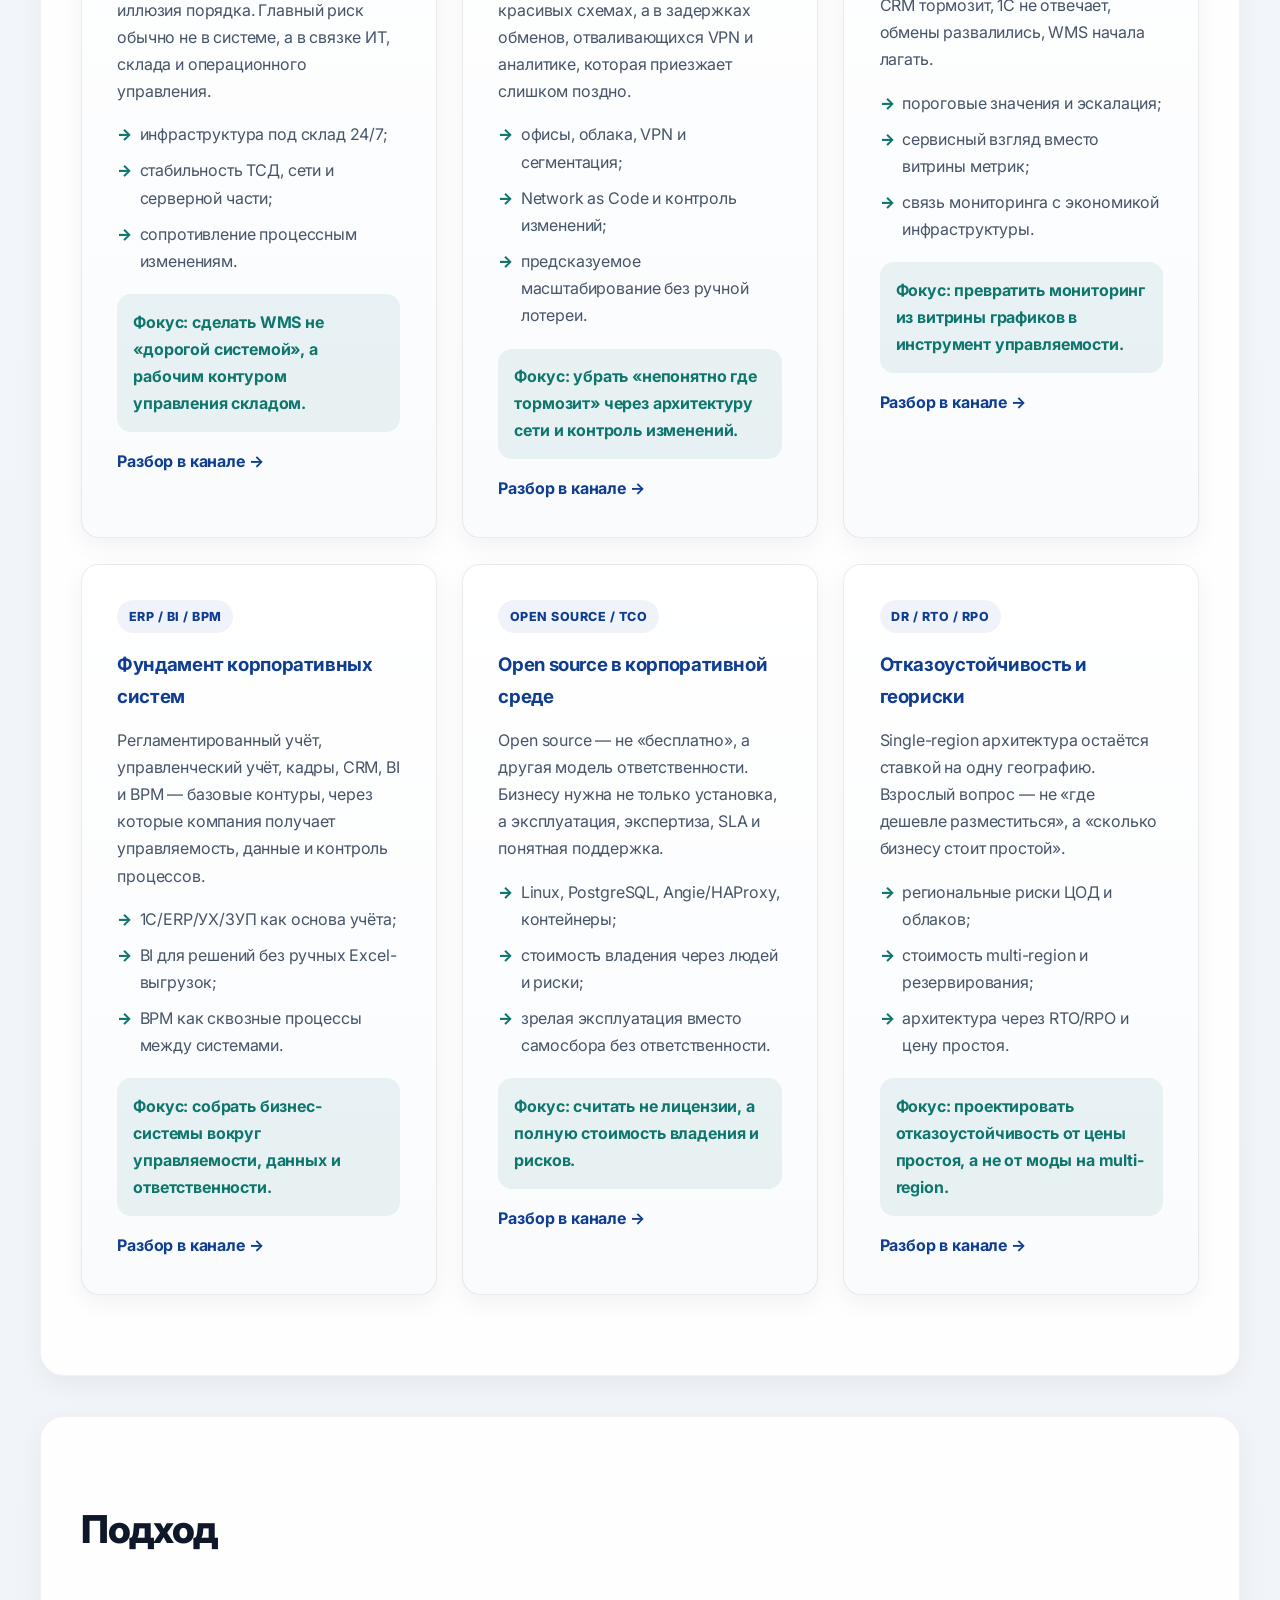
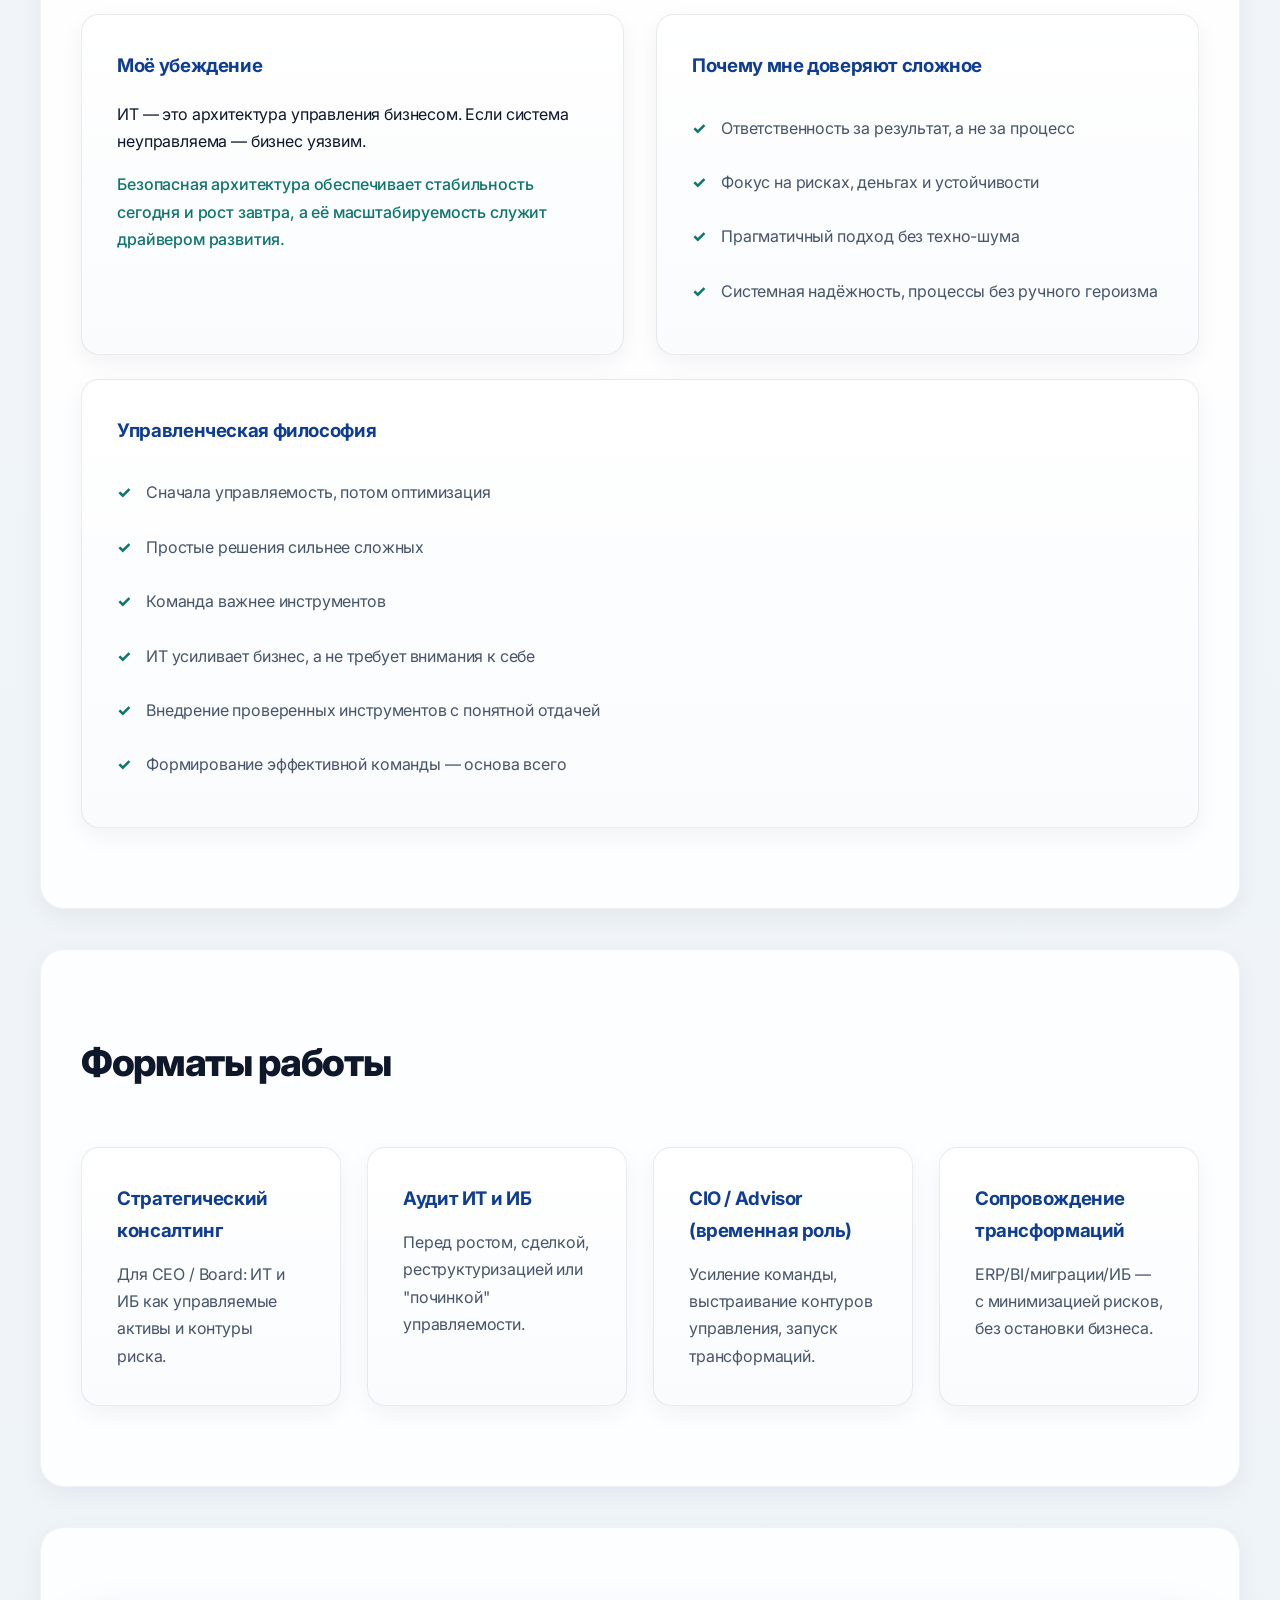
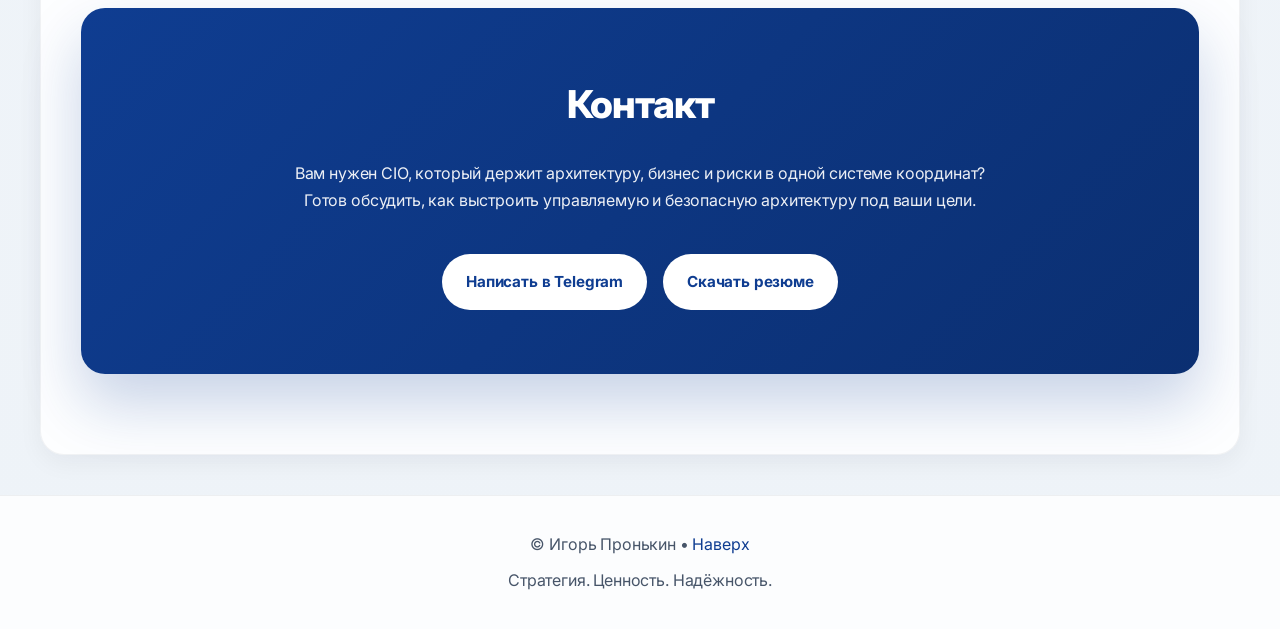
==== commit 74e603d1: "Add case studies and visual landing upgrades" ====
--- a/index.html
+++ b/index.html
@@ -16,7 +16,20 @@
 <!-- /Yandex.Metrika counter -->
     <meta charset="UTF-8">
     <meta name="viewport" content="width=device-width, initial-scale=1.0">
-    <title>Игорь Пронькин — Стратегический CIO</title>
+    <link rel="preconnect" href="https://fonts.googleapis.com">
+    <link rel="preconnect" href="https://fonts.gstatic.com" crossorigin>
+    <link href="https://fonts.googleapis.com/css2?family=Inter:wght@400;500;600;700;800;900&display=swap" rel="stylesheet">
+    <title>Игорь Пронькин | CIO / IT Director</title>
+    <meta name="description" content="Игорь Пронькин — CIO / IT Director. ИТ-трансформация, 1С, ERP, BI, инфраструктура, информационная безопасность и управление ИТ-командами." />
+    <meta name="robots" content="index,follow,max-image-preview:large" />
+    <link rel="canonical" href="https://iipronkin.ru/" />
+    <meta property="og:type" content="website" />
+    <meta property="og:title" content="Игорь Пронькин | CIO / IT Director" />
+    <meta property="og:description" content="ИТ-трансформация, 1С, ERP, BI, инфраструктура, информационная безопасность и управление ИТ-командами." />
+    <meta property="og:url" content="https://iipronkin.ru/" />
+    <meta property="og:site_name" content="Игорь Пронькин" />
+    <meta name="twitter:card" content="summary_large_image" />
+    <link rel="icon" href="/favicon.svg" type="image/svg+xml" />
     <style>
         * {
             margin: 0;
@@ -159,6 +172,57 @@
             max-width: 42rem;
         }
 
+
+
+        .hero::after {
+            content: '';
+            position: absolute;
+            right: 5%;
+            top: 18%;
+            width: 320px;
+            height: 320px;
+            background: radial-gradient(circle, rgba(15, 118, 110, 0.12), transparent 64%);
+            pointer-events: none;
+            filter: blur(2px);
+        }
+
+        .hero {
+            position: relative;
+            overflow: hidden;
+        }
+
+        .hero-metrics {
+            display: grid;
+            grid-template-columns: repeat(3, minmax(0, 1fr));
+            gap: 0.9rem;
+            margin-top: 2rem;
+            max-width: 44rem;
+        }
+
+        .metric-card {
+            padding: 1rem 1.05rem;
+            border-radius: 18px;
+            background: rgba(255, 255, 255, 0.76);
+            border: 1px solid rgba(15, 23, 42, 0.08);
+            box-shadow: 0 12px 28px rgba(15, 23, 42, 0.05);
+        }
+
+        .metric-card strong {
+            display: block;
+            color: var(--primary);
+            font-size: 1.45rem;
+            line-height: 1.1;
+            letter-spacing: -0.04em;
+        }
+
+        .metric-card span {
+            display: block;
+            color: var(--text-secondary);
+            font-size: 0.82rem;
+            margin-top: 0.35rem;
+            line-height: 1.35;
+        }
+
         .expertise-tags {
             display: flex;
             flex-wrap: wrap;
@@ -431,6 +495,99 @@
             border-left: 3px solid var(--primary);
             color: var(--text-secondary);
             box-shadow: 0 8px 20px rgba(15, 23, 42, 0.03);
+        }
+
+
+
+        .cases-intro {
+            max-width: 820px;
+            color: var(--text-secondary);
+            margin: -1.6rem 0 2.4rem;
+            font-size: 1.04rem;
+        }
+
+        .case-grid {
+            display: grid;
+            grid-template-columns: repeat(auto-fit, minmax(300px, 1fr));
+            gap: 1.6rem;
+        }
+
+        .case-card {
+            padding: 2.2rem;
+            border: 1px solid var(--border);
+            border-radius: var(--radius-md);
+            background: linear-gradient(180deg, #ffffff 0%, #f9fbfd 100%);
+            box-shadow: var(--shadow-sm);
+        }
+
+        .case-card:hover {
+            transform: translateY(-3px);
+            border-color: rgba(15, 61, 145, 0.16);
+            box-shadow: var(--shadow-md);
+        }
+
+        .case-meta {
+            display: inline-flex;
+            align-items: center;
+            padding: 0.38rem 0.72rem;
+            border-radius: 999px;
+            background: rgba(15, 61, 145, 0.06);
+            color: var(--primary);
+            font-size: 0.78rem;
+            font-weight: 800;
+            text-transform: uppercase;
+            letter-spacing: 0.04em;
+            margin-bottom: 1rem;
+        }
+
+        .case-card h3 {
+            color: var(--primary);
+            margin-bottom: 0.85rem;
+            letter-spacing: -0.02em;
+        }
+
+        .case-card p {
+            color: var(--text-secondary);
+            margin-bottom: 1rem;
+        }
+
+        .case-card ul {
+            list-style: none;
+            margin: 1rem 0 1.2rem;
+        }
+
+        .case-card li {
+            position: relative;
+            padding-left: 1.4rem;
+            margin-bottom: 0.55rem;
+            color: var(--text-secondary);
+        }
+
+        .case-card li::before {
+            content: '→';
+            position: absolute;
+            left: 0;
+            color: var(--accent-green);
+            font-weight: 800;
+        }
+
+        .case-result {
+            padding: 0.9rem 1rem;
+            border-radius: 14px;
+            background: rgba(15, 118, 110, 0.08);
+            color: var(--accent-green);
+            font-weight: 700;
+            margin: 1rem 0;
+        }
+
+        .case-link {
+            color: var(--primary);
+            text-decoration: none;
+            font-weight: 700;
+        }
+
+        .case-link:hover {
+            text-decoration: underline;
         }
 
         .approach-grid {
@@ -589,6 +746,7 @@
                 <li><a href="#about">Кто я</a></li>
                 <li><a href="#value">Результат</a></li>
                 <li><a href="#achievements">Достижения</a></li>
+                <li><a href="#cases">Кейсы</a></li>
                 <li><a href="#approach">Подход</a></li>
                 <li><a href="#work">Форматы</a></li>
                 <li><a href="#contact" class="nav-contact">Связаться</a></li>
@@ -612,6 +770,12 @@
                     <span>1С / ERP</span>
                     <span>BI</span>
                     <span>Информационная безопасность</span>
+                </div>
+
+                <div class="hero-metrics" aria-label="Ключевые масштабы опыта">
+                    <div class="metric-card"><strong>12+ лет</strong><span>управления ИТ и трансформациями</span></div>
+                    <div class="metric-card"><strong>40+ человек</strong><span>команды, которые выстраивал и развивал</span></div>
+                    <div class="metric-card"><strong>70+ сервисов</strong><span>миграции и изменения без остановки бизнеса</span></div>
                 </div>
 
                 <div class="cta-buttons">
@@ -741,6 +905,20 @@
         </div>
     </section>
 
+
+    <section id="cases">
+        <h2>Практические кейсы и разборы</h2>
+        <p class="cases-intro">В Telegram-канале я разбираю реальные управленческие ситуации: где ИТ влияет на деньги, устойчивость, скорость операций и способность бизнеса расти без хаоса.</p>
+        <div class="case-grid">
+            <div class="case-card"><div class="case-meta">Операции / WMS</div><h3>WMS и распределительные центры</h3><p>WMS быстро показывает, где на складе порядок, а где только иллюзия порядка. Главный риск обычно не в системе, а в связке ИТ, склада и операционного управления.</p><ul><li>инфраструктура под склад 24/7;</li><li>стабильность ТСД, сети и серверной части;</li><li>сопротивление процессным изменениям.</li></ul><div class="case-result">Фокус: сделать WMS не «дорогой системой», а рабочим контуром управления складом.</div><a class="case-link" href="https://t.me/PronkinPROIT/18" target="_blank" rel="noopener noreferrer">Разбор в канале →</a></div>
+            <div class="case-card"><div class="case-meta">Инфраструктура / Network</div><h3>Сеть как фундамент бизнес-систем</h3><p>Когда сеть проектировалась «как получилось», это проявляется не в красивых схемах, а в задержках обменов, отваливающихся VPN и аналитике, которая приезжает слишком поздно.</p><ul><li>офисы, облака, VPN и сегментация;</li><li>Network as Code и контроль изменений;</li><li>предсказуемое масштабирование без ручной лотереи.</li></ul><div class="case-result">Фокус: убрать «непонятно где тормозит» через архитектуру сети и контроль изменений.</div><a class="case-link" href="https://t.me/PronkinPROIT/13" target="_blank" rel="noopener noreferrer">Разбор в канале →</a></div>
+            <div class="case-card"><div class="case-meta">Эксплуатация / SLA</div><h3>Мониторинг без шума</h3><p>Мониторинг нужен не ради графиков. Он должен показывать не «CPU 95%», а бизнес-проблему: CRM тормозит, 1С не отвечает, обмены развалились, WMS начала лагать.</p><ul><li>пороговые значения и эскалация;</li><li>сервисный взгляд вместо витрины метрик;</li><li>связь мониторинга с экономикой инфраструктуры.</li></ul><div class="case-result">Фокус: превратить мониторинг из витрины графиков в инструмент управляемости.</div><a class="case-link" href="https://t.me/PronkinPROIT/19" target="_blank" rel="noopener noreferrer">Разбор в канале →</a></div>
+            <div class="case-card"><div class="case-meta">ERP / BI / BPM</div><h3>Фундамент корпоративных систем</h3><p>Регламентированный учёт, управленческий учёт, кадры, CRM, BI и BPM — базовые контуры, через которые компания получает управляемость, данные и контроль процессов.</p><ul><li>1С/ERP/УХ/ЗУП как основа учёта;</li><li>BI для решений без ручных Excel-выгрузок;</li><li>BPM как сквозные процессы между системами.</li></ul><div class="case-result">Фокус: собрать бизнес-системы вокруг управляемости, данных и ответственности.</div><a class="case-link" href="https://t.me/PronkinPROIT/15" target="_blank" rel="noopener noreferrer">Разбор в канале →</a></div>
+            <div class="case-card"><div class="case-meta">Open source / TCO</div><h3>Open source в корпоративной среде</h3><p>Open source — не «бесплатно», а другая модель ответственности. Бизнесу нужна не только установка, а эксплуатация, экспертиза, SLA и понятная поддержка.</p><ul><li>Linux, PostgreSQL, Angie/HAProxy, контейнеры;</li><li>стоимость владения через людей и риски;</li><li>зрелая эксплуатация вместо самосбора без ответственности.</li></ul><div class="case-result">Фокус: считать не лицензии, а полную стоимость владения и рисков.</div><a class="case-link" href="https://t.me/PronkinPROIT/14" target="_blank" rel="noopener noreferrer">Разбор в канале →</a></div>
+            <div class="case-card"><div class="case-meta">DR / RTO / RPO</div><h3>Отказоустойчивость и геориски</h3><p>Single-region архитектура остаётся ставкой на одну географию. Взрослый вопрос — не «где дешевле разместиться», а «сколько бизнесу стоит простой».</p><ul><li>региональные риски ЦОД и облаков;</li><li>стоимость multi-region и резервирования;</li><li>архитектура через RTO/RPO и цену простоя.</li></ul><div class="case-result">Фокус: проектировать отказоустойчивость от цены простоя, а не от моды на multi-region.</div><a class="case-link" href="https://t.me/PronkinPROIT/16" target="_blank" rel="noopener noreferrer">Разбор в канале →</a></div>
+        </div>
+    </section>
+
     <section id="approach">
         <h2>Подход</h2>
         <div class="approach-grid">
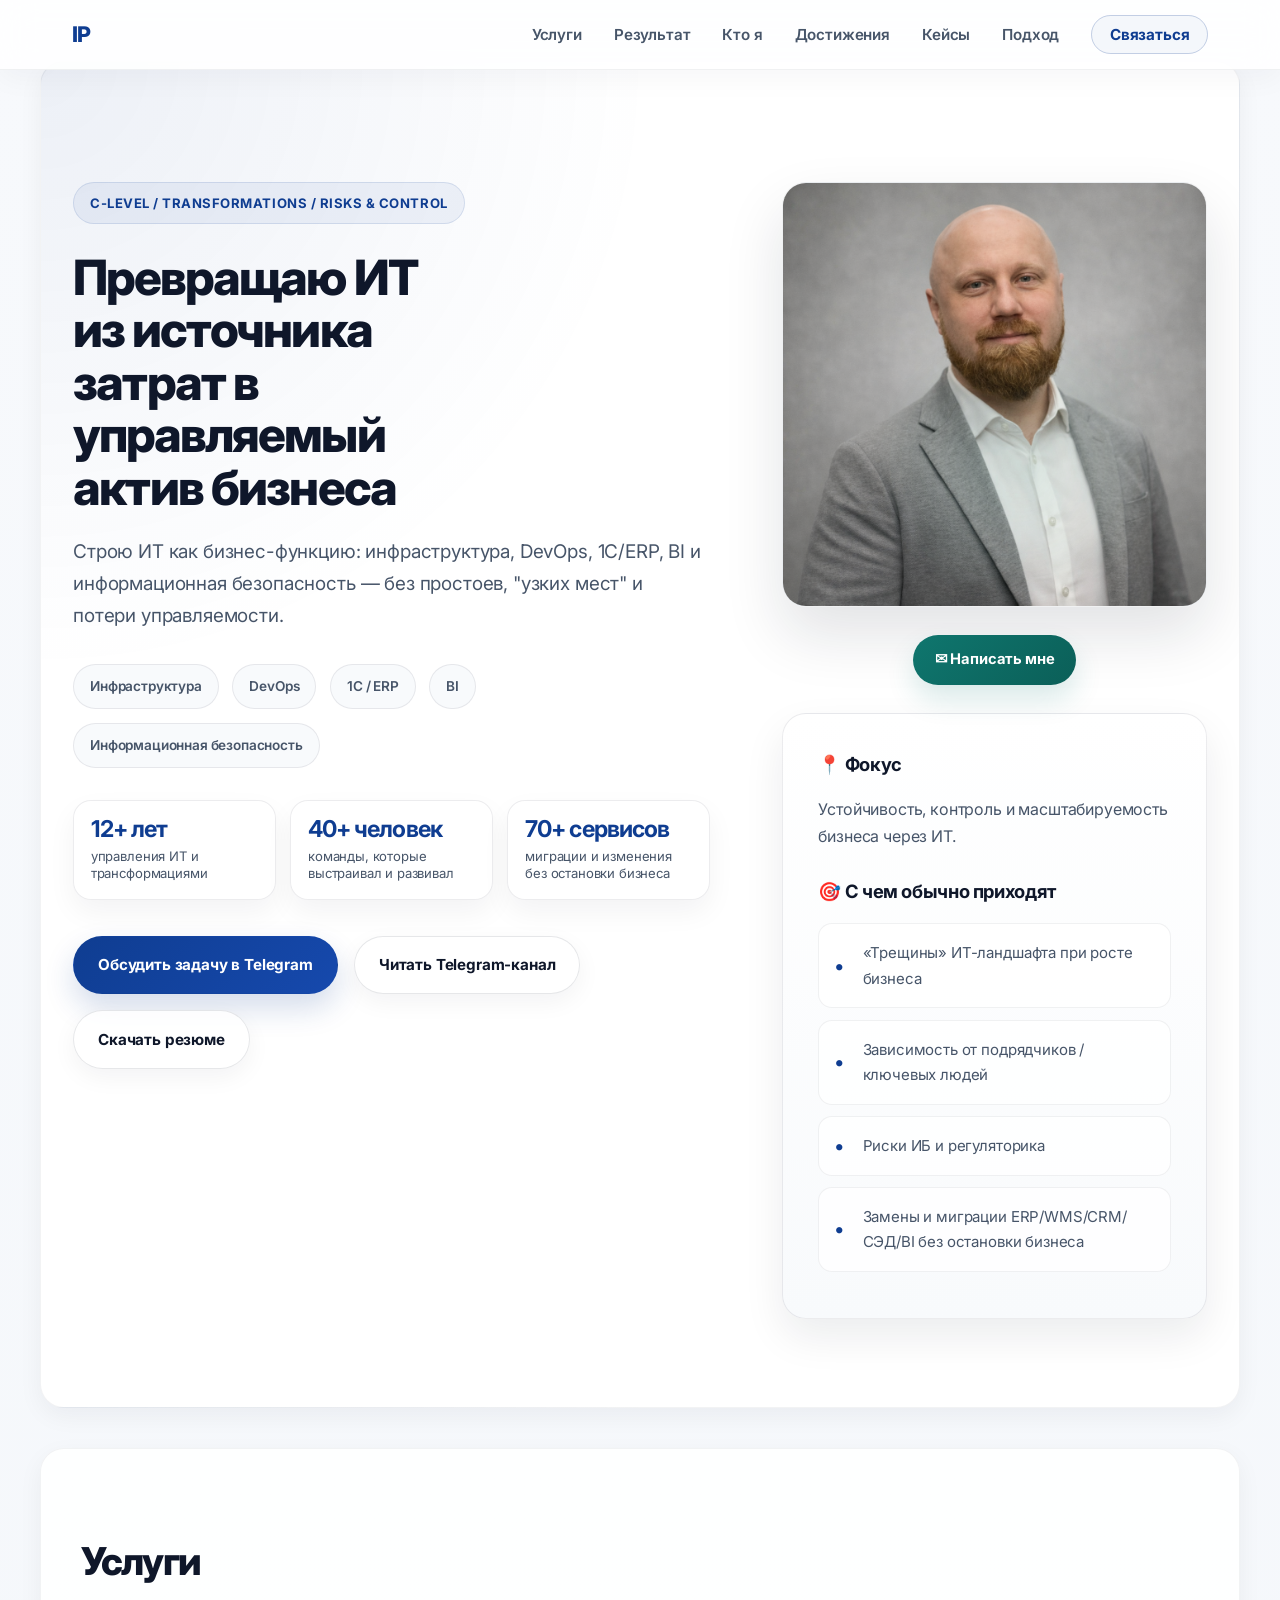
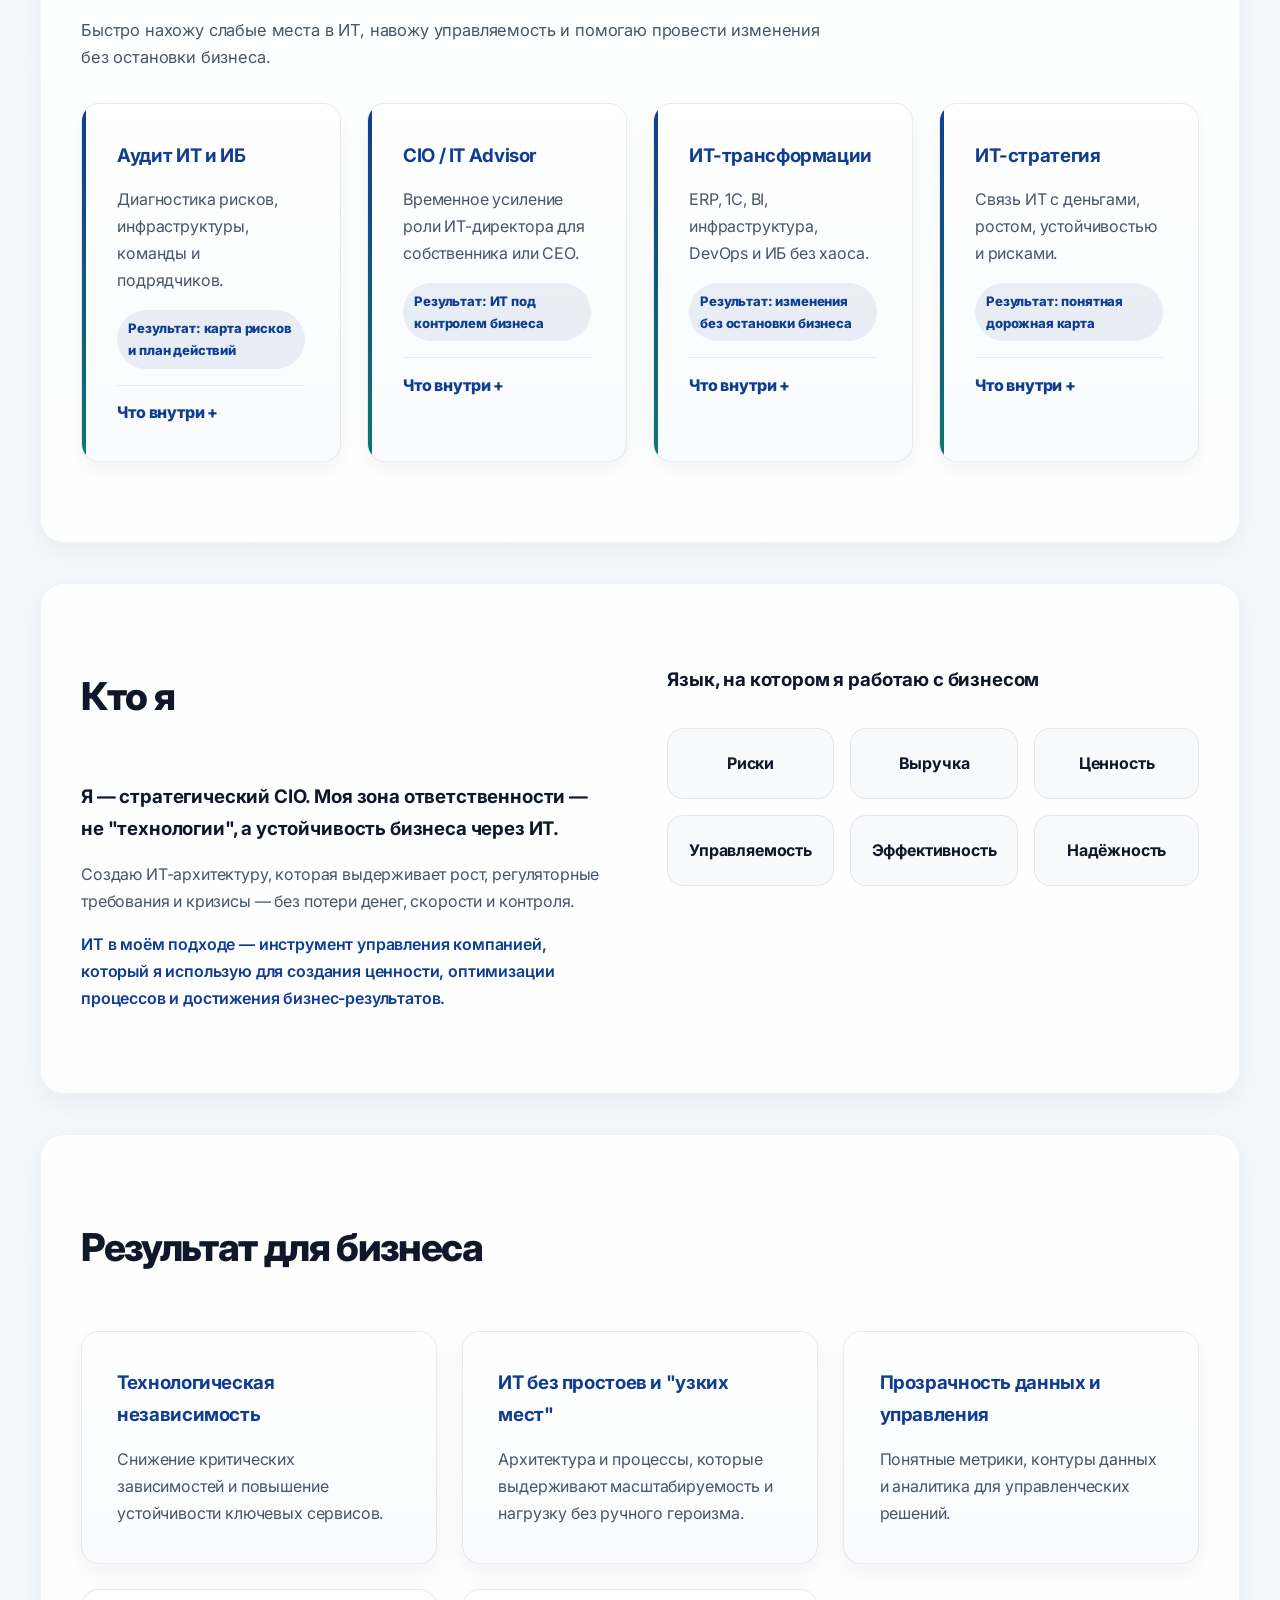
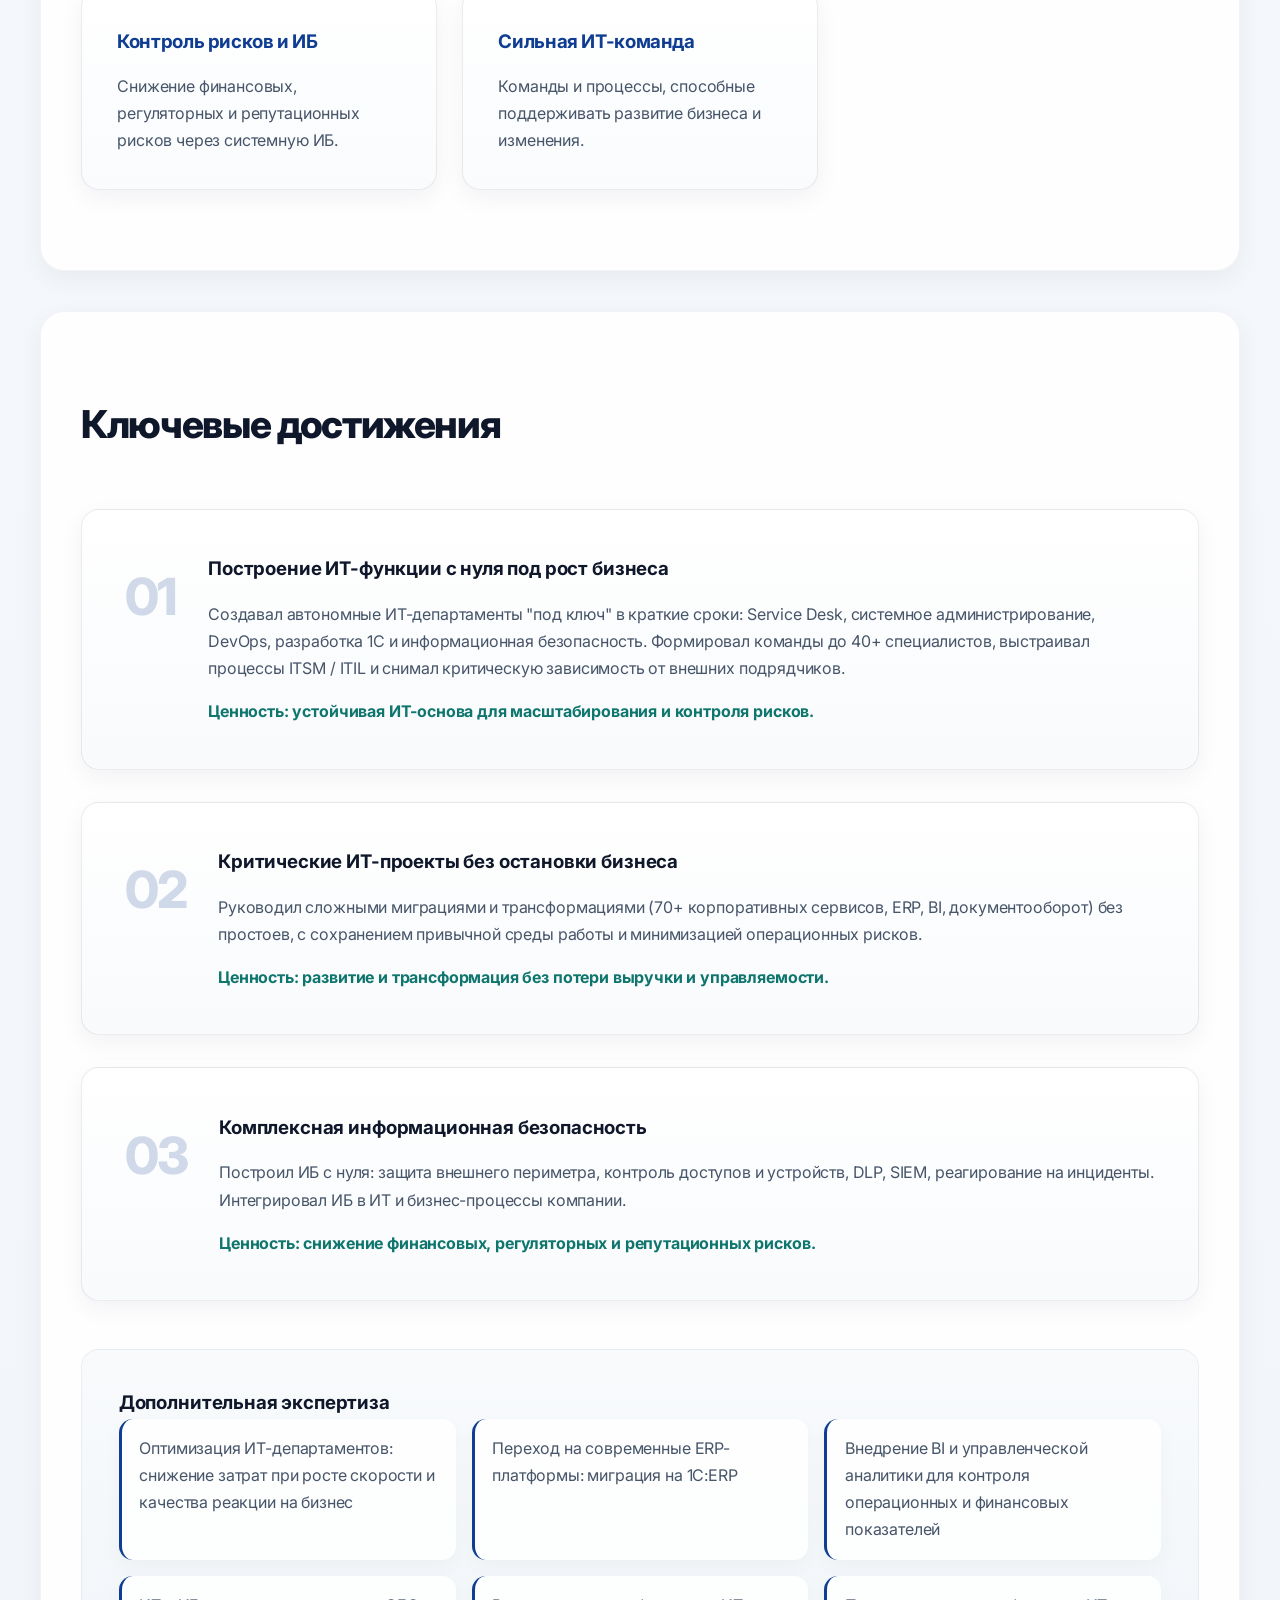
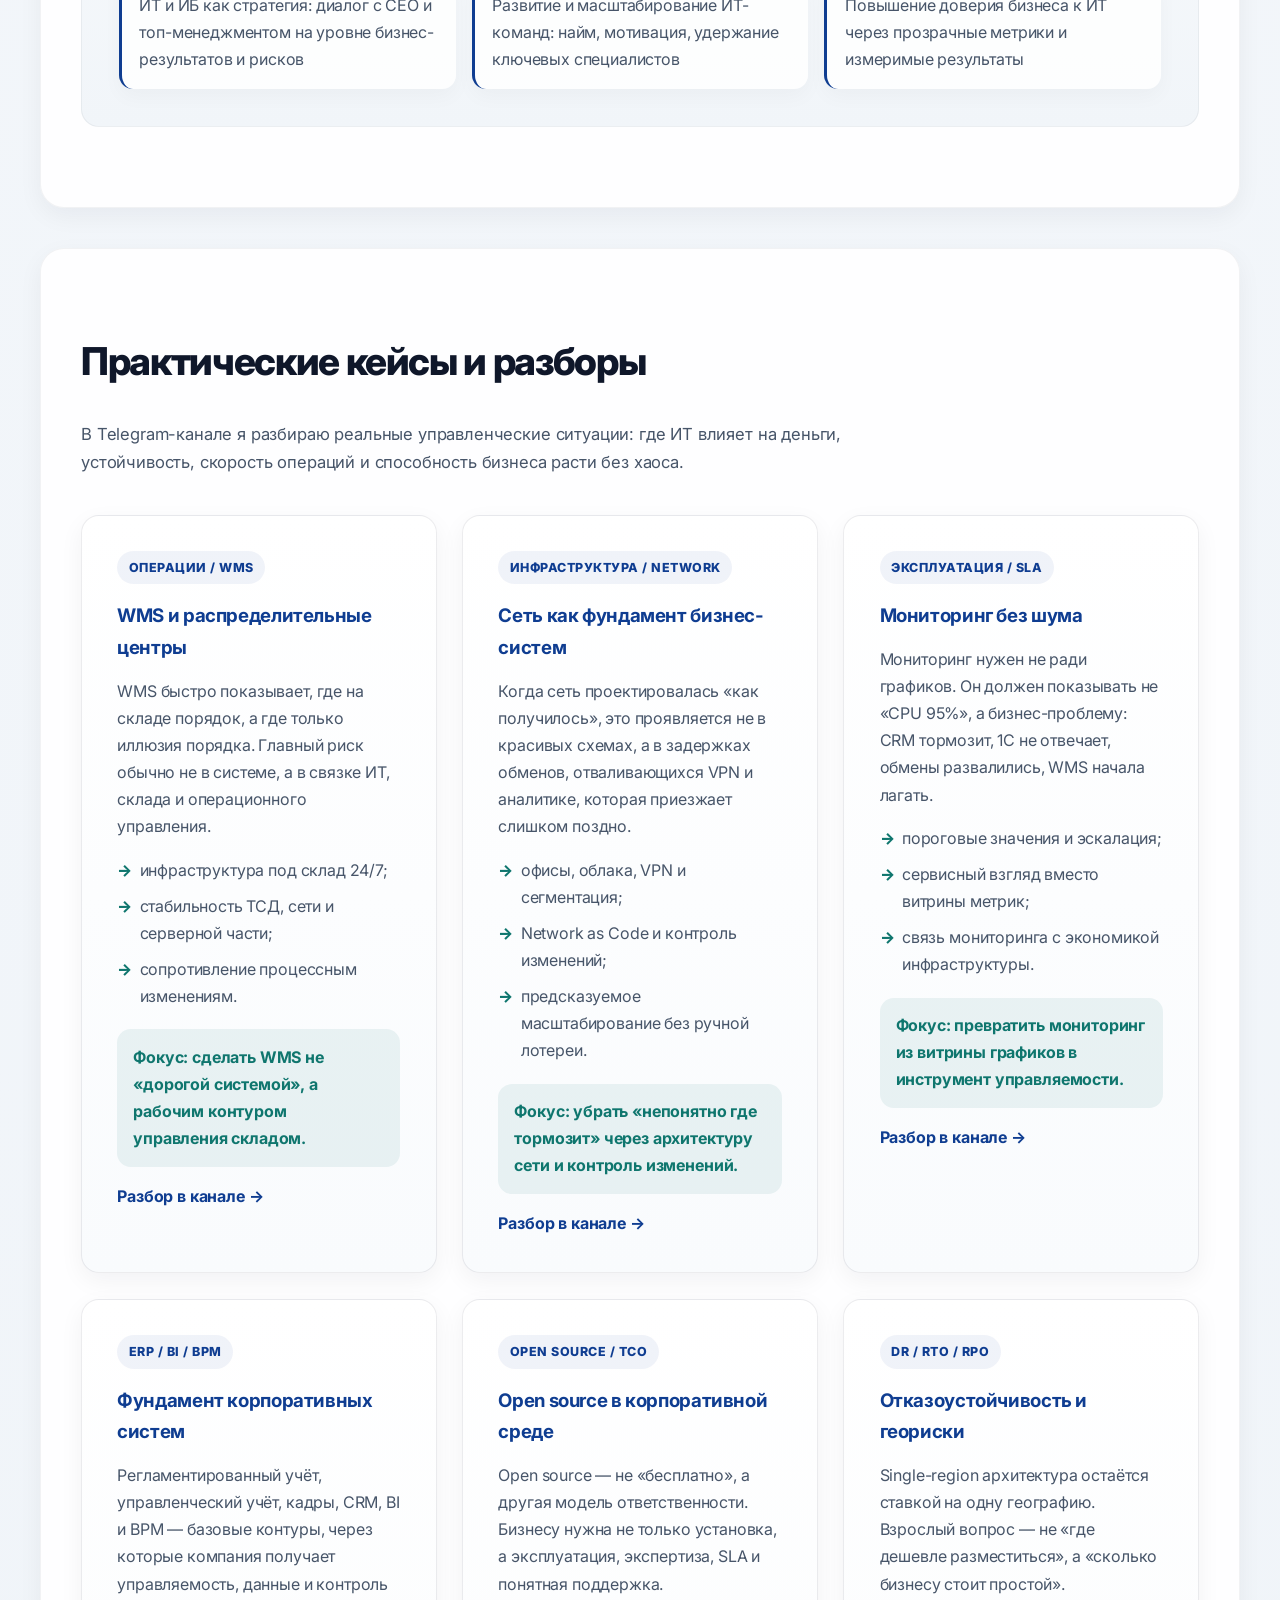
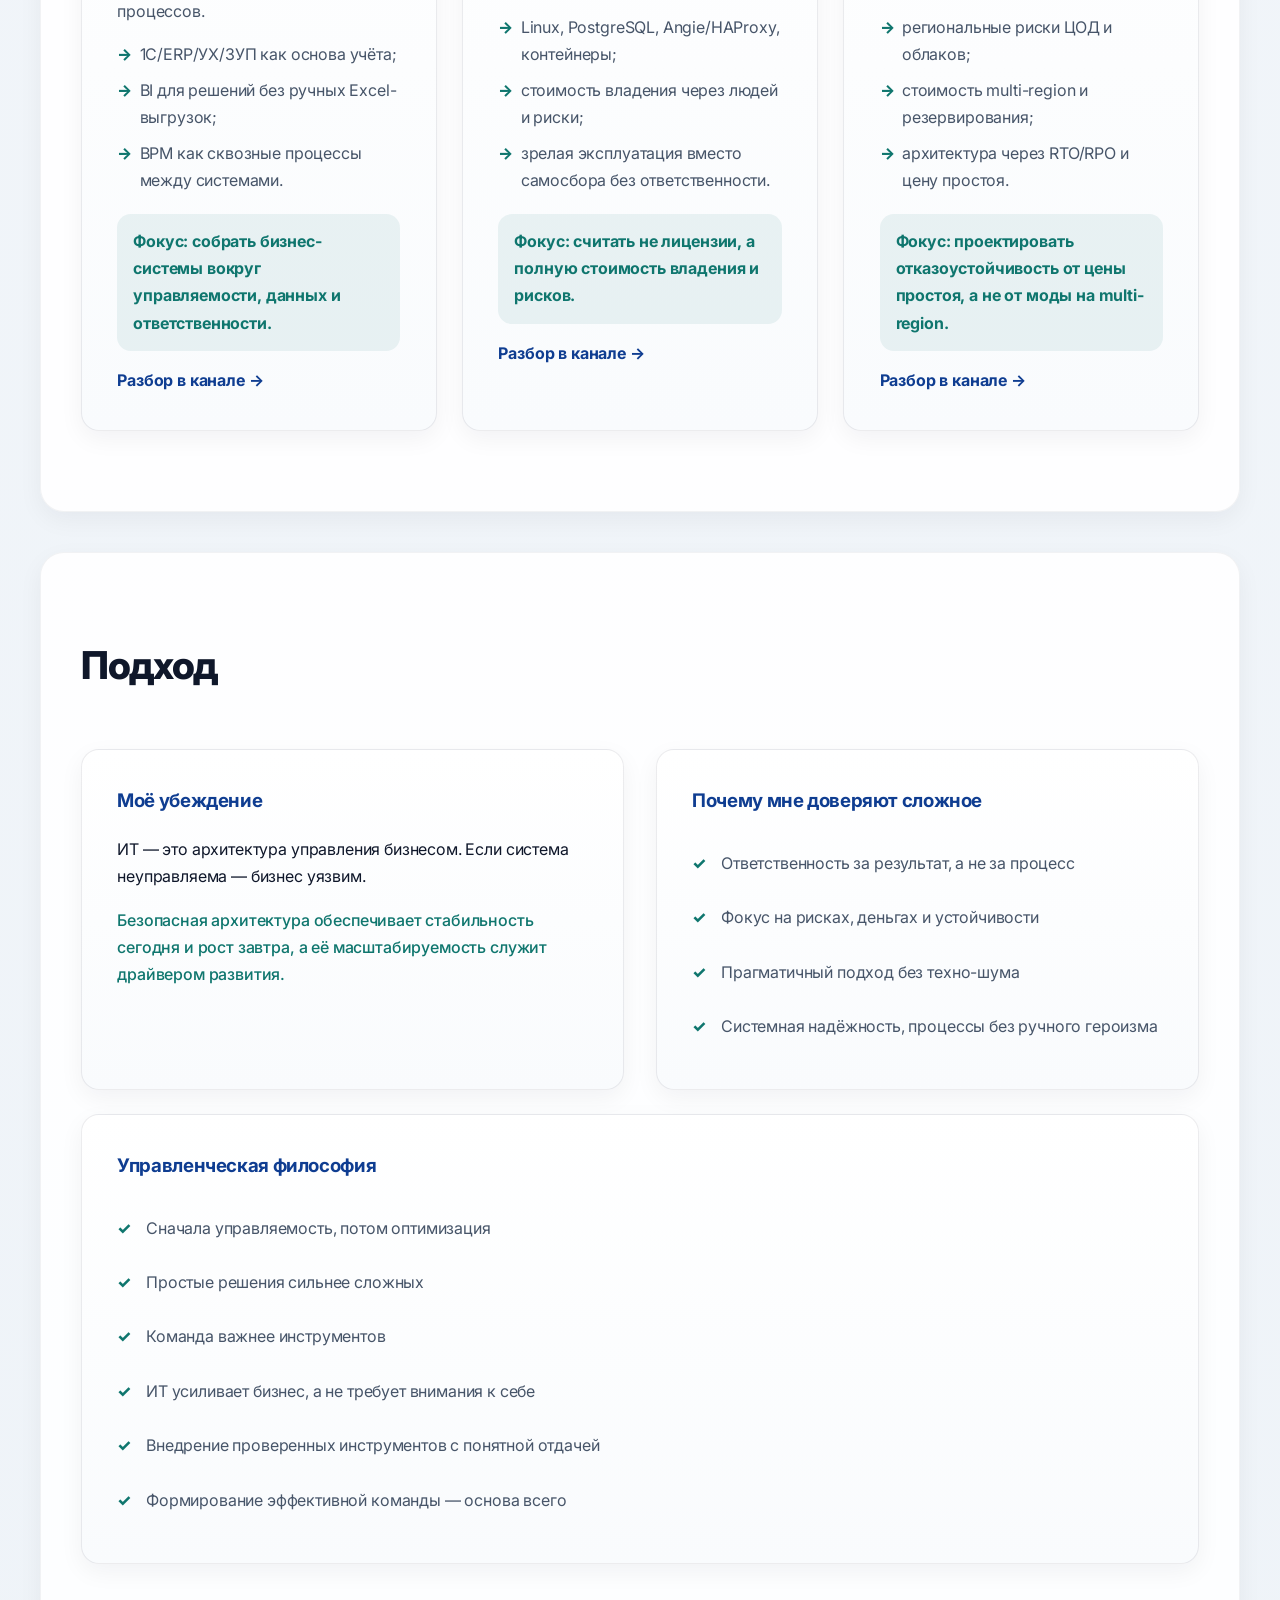
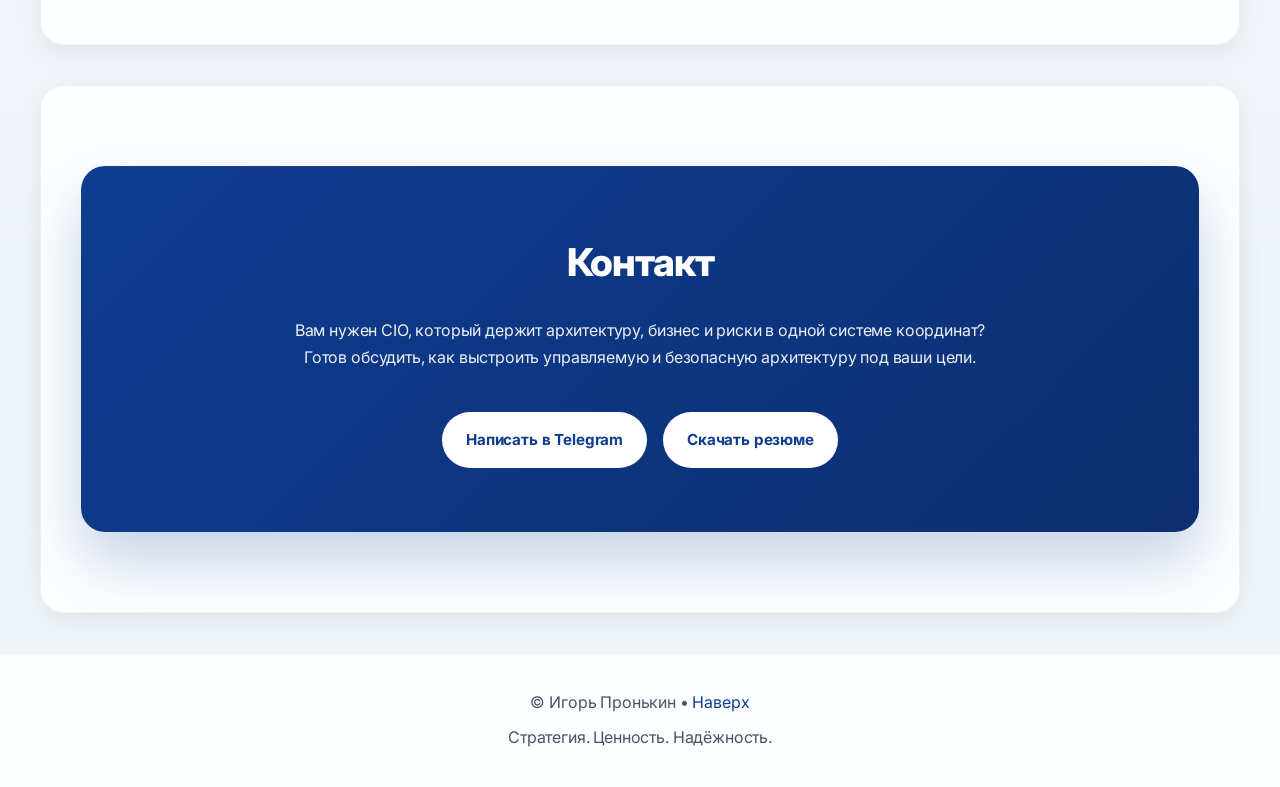
==== commit 1e789070: "Update services section on personal site" ====
--- a/index.html
+++ b/index.html
@@ -658,6 +658,18 @@
             color: var(--text-secondary);
         }
 
+        .section-lead { max-width: 760px; margin: -1.8rem 0 2rem; color: var(--text-secondary); font-size: 1.03rem; line-height: 1.65; }
+        .format-card { position: relative; overflow: hidden; }
+        .format-card::before { content: ''; position: absolute; inset: 0 auto 0 0; width: 4px; background: linear-gradient(180deg, var(--primary), var(--accent-green)); }
+        .format-tag { display: inline-flex; margin-top: 1rem; padding: 0.42rem 0.7rem; border-radius: 999px; background: rgba(15, 61, 145, 0.08); color: var(--primary); font-size: 0.82rem; font-weight: 800; }
+        .service-details { margin-top: 1rem; border-top: 1px solid var(--border); padding-top: 0.85rem; }
+        .service-details summary { cursor: pointer; color: var(--primary); font-weight: 800; list-style: none; }
+        .service-details summary::-webkit-details-marker { display: none; }
+        .service-details summary::after { content: ' +'; }
+        .service-details[open] summary::after { content: ' −'; }
+        .service-details ul { margin-top: 0.85rem; padding-left: 1.1rem; color: var(--text-secondary); }
+        .service-details li { margin-bottom: 0.45rem; }
+
         .contact-box {
             background: linear-gradient(135deg, #0f3d91 0%, #0b2f71 100%);
             padding: 4rem 2.4rem;
@@ -735,6 +747,14 @@
                 text-align: center;
                 justify-content: center;
             }
+            .hero-metrics,
+            .formats-grid {
+                grid-template-columns: 1fr;
+            }
+            .metric-card span {
+                overflow-wrap: anywhere;
+                word-break: normal;
+            }
         }
     </style>
 </head>
@@ -743,12 +763,12 @@
         <nav>
             <div class="logo">IP</div>
             <ul class="nav-links">
+                <li><a href="#work">Услуги</a></li>
+                <li><a href="#value">Результат</a></li>
                 <li><a href="#about">Кто я</a></li>
-                <li><a href="#value">Результат</a></li>
                 <li><a href="#achievements">Достижения</a></li>
                 <li><a href="#cases">Кейсы</a></li>
                 <li><a href="#approach">Подход</a></li>
-                <li><a href="#work">Форматы</a></li>
                 <li><a href="#contact" class="nav-contact">Связаться</a></li>
             </ul>
         </nav>
@@ -810,6 +830,18 @@
         </div>
     </section>
 
+    <section id="work">
+        <h2>Услуги</h2>
+        <p class="section-lead">Быстро нахожу слабые места в ИТ, навожу управляемость и помогаю провести изменения без остановки бизнеса.</p>
+        <div class="formats-grid">
+            <div class="format-card"><h3>Аудит ИТ и ИБ</h3><p>Диагностика рисков, инфраструктуры, команды и подрядчиков.</p><span class="format-tag">Результат: карта рисков и план действий</span><details class="service-details"><summary>Что внутри</summary><ul><li>критические зависимости;</li><li>риски простоев и потери данных;</li><li>приоритеты на 30–90 дней.</li></ul></details></div>
+            <div class="format-card"><h3>CIO / IT Advisor</h3><p>Временное усиление роли ИТ-директора для собственника или CEO.</p><span class="format-tag">Результат: ИТ под контролем бизнеса</span><details class="service-details"><summary>Что внутри</summary><ul><li>приоритизация ИТ-задач;</li><li>управление командой и подрядчиками;</li><li>контроль бюджета, архитектуры и рисков.</li></ul></details></div>
+            <div class="format-card"><h3>ИТ-трансформации</h3><p>ERP, 1С, BI, инфраструктура, DevOps и ИБ без хаоса.</p><span class="format-tag">Результат: изменения без остановки бизнеса</span><details class="service-details"><summary>Что внутри</summary><ul><li>миграции и замены систем;</li><li>снижение зависимости от legacy;</li><li>запуск управляемых процессов.</li></ul></details></div>
+            <div class="format-card"><h3>ИТ-стратегия</h3><p>Связь ИТ с деньгами, ростом, устойчивостью и рисками.</p><span class="format-tag">Результат: понятная дорожная карта</span><details class="service-details"><summary>Что внутри</summary><ul><li>ИТ-стратегия под цели бизнеса;</li><li>оценка TCO и эффекта;</li><li>подготовка к росту, сделке или реструктуризации.</li></ul></details></div>
+        </div>
+    </section>
+
+
     <section id="about">
         <div class="about-content">
             <div>
@@ -952,31 +984,7 @@
             </ul>
         </div>
     </section>
-
-    <section id="work">
-        <h2>Форматы работы</h2>
-        <div class="formats-grid">
-            <div class="format-card">
-                <h3>Стратегический консалтинг</h3>
-                <p>Для CEO / Board: ИТ и ИБ как управляемые активы и контуры риска.</p>
-            </div>
-            <div class="format-card">
-                <h3>Аудит ИТ и ИБ</h3>
-                <p>Перед ростом, сделкой, реструктуризацией или "починкой" управляемости.</p>
-            </div>
-            <div class="format-card">
-                <h3>CIO / Advisor (временная роль)</h3>
-                <p>Усиление команды, выстраивание контуров управления, запуск трансформаций.</p>
-            </div>
-            <div class="format-card">
-                <h3>Сопровождение трансформаций</h3>
-                <!-- ИЗМЕНЕНИЕ: убрано лишнее "и" -->
-                <p>ERP/BI/миграции/ИБ — с минимизацией рисков, без остановки бизнеса.</p>
-            </div>
-        </div>
-    </section>
-
-    <section id="contact">
+<section id="contact">
         <div class="contact-box">
             <h2>Контакт</h2>
             <!-- ИЗМЕНЕНИЕ: Более уверенная формулировка без "если" -->
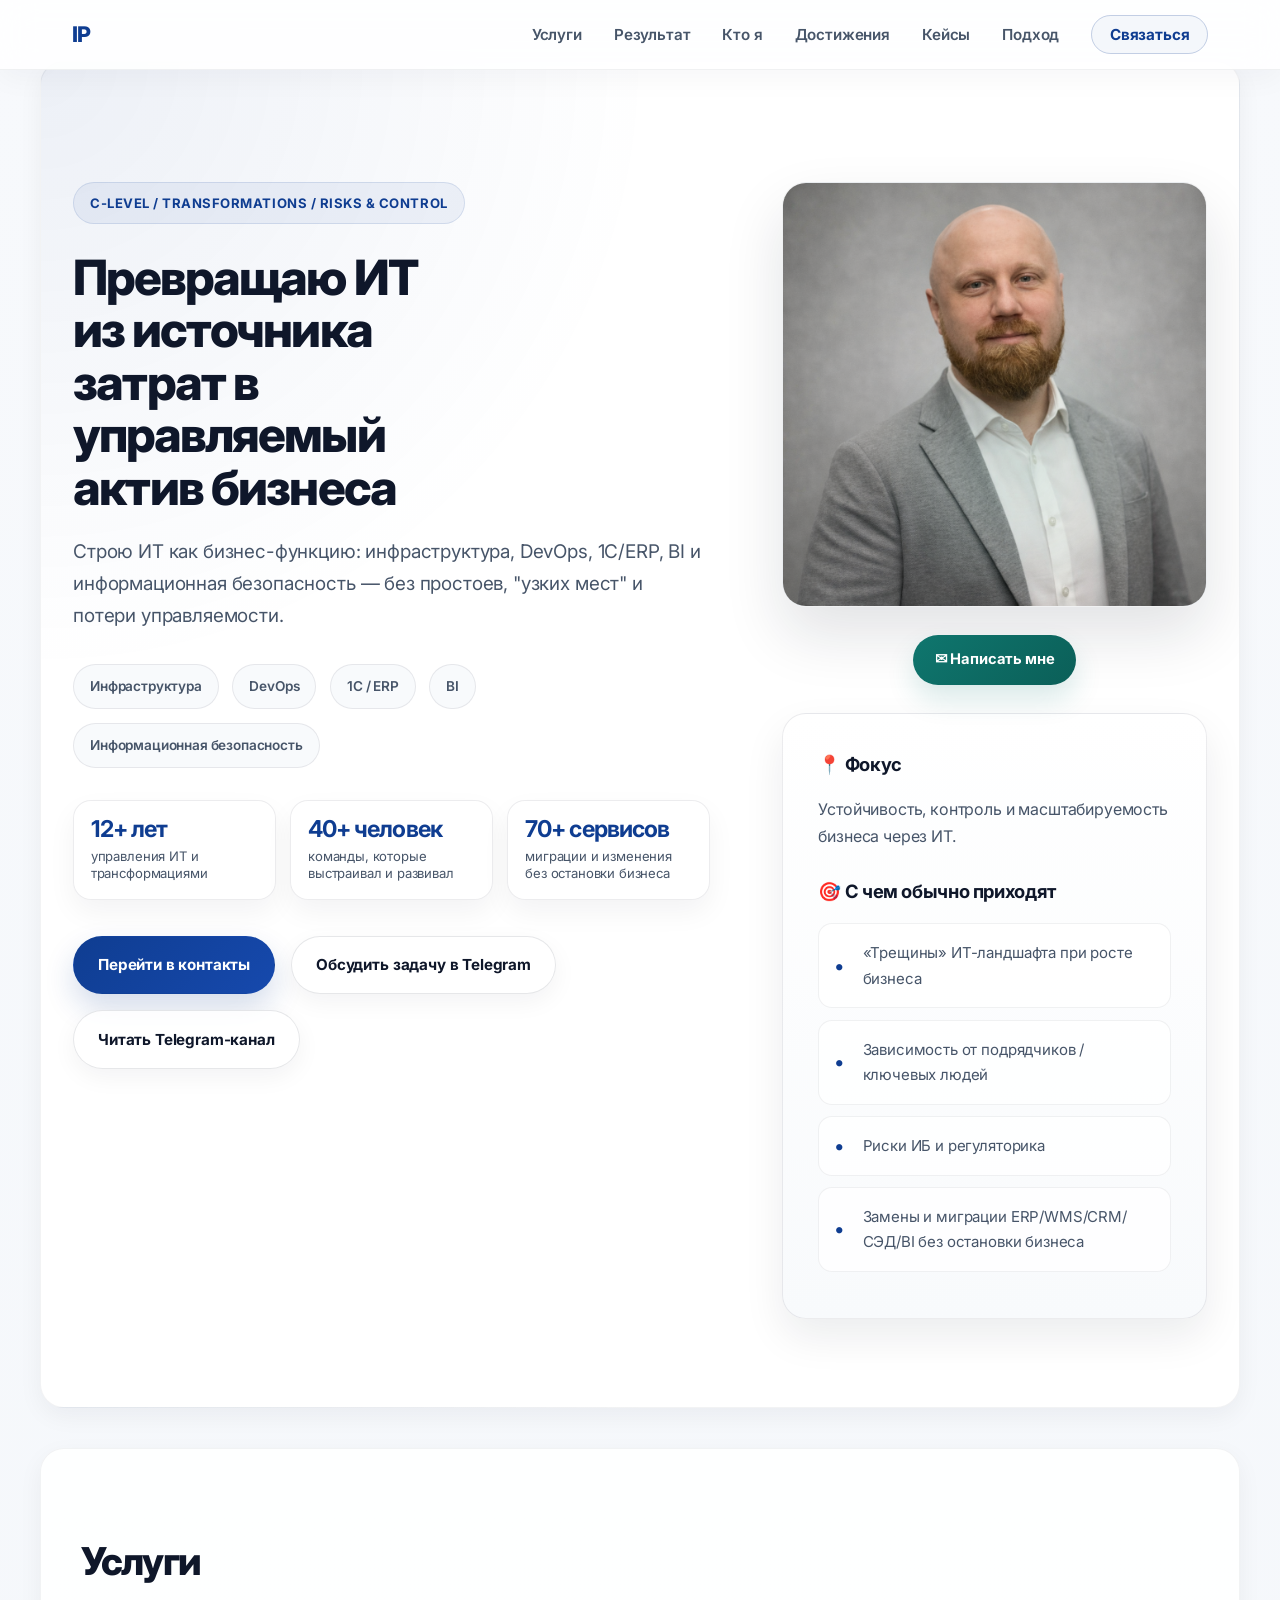
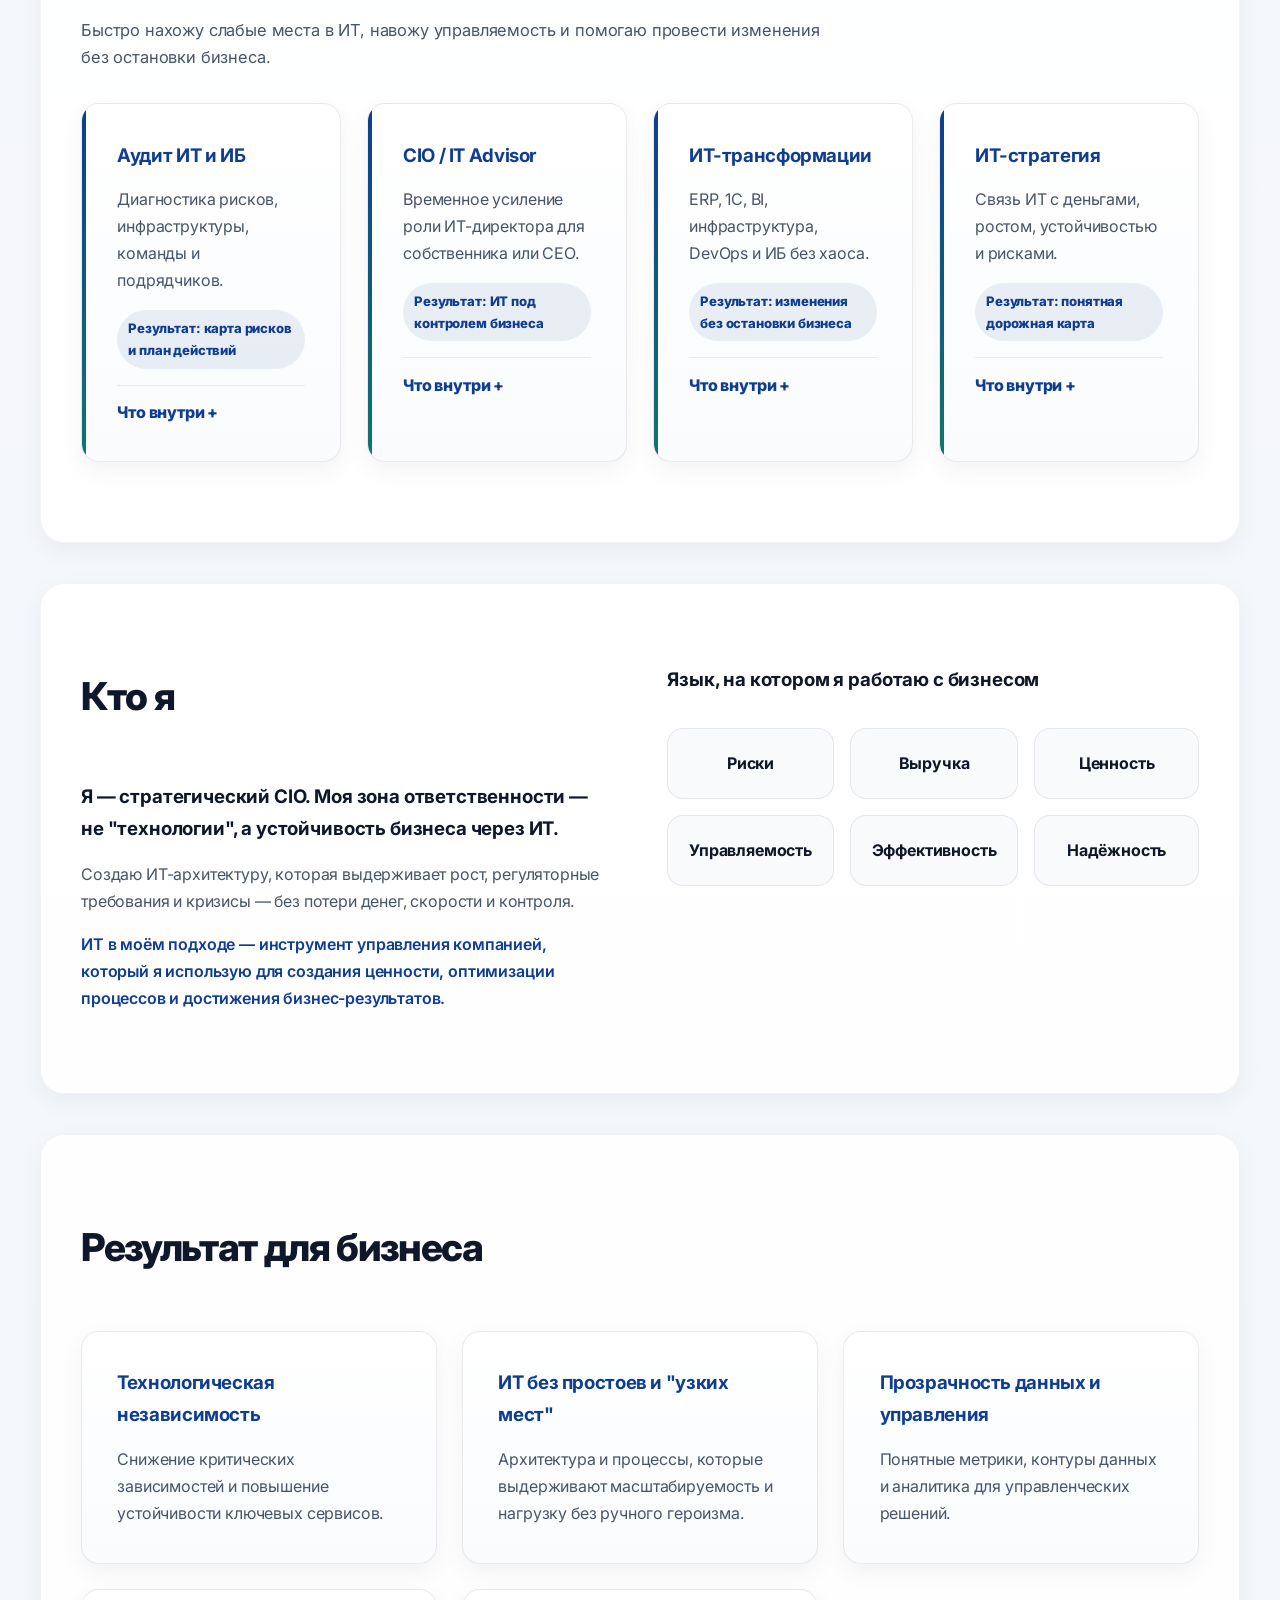
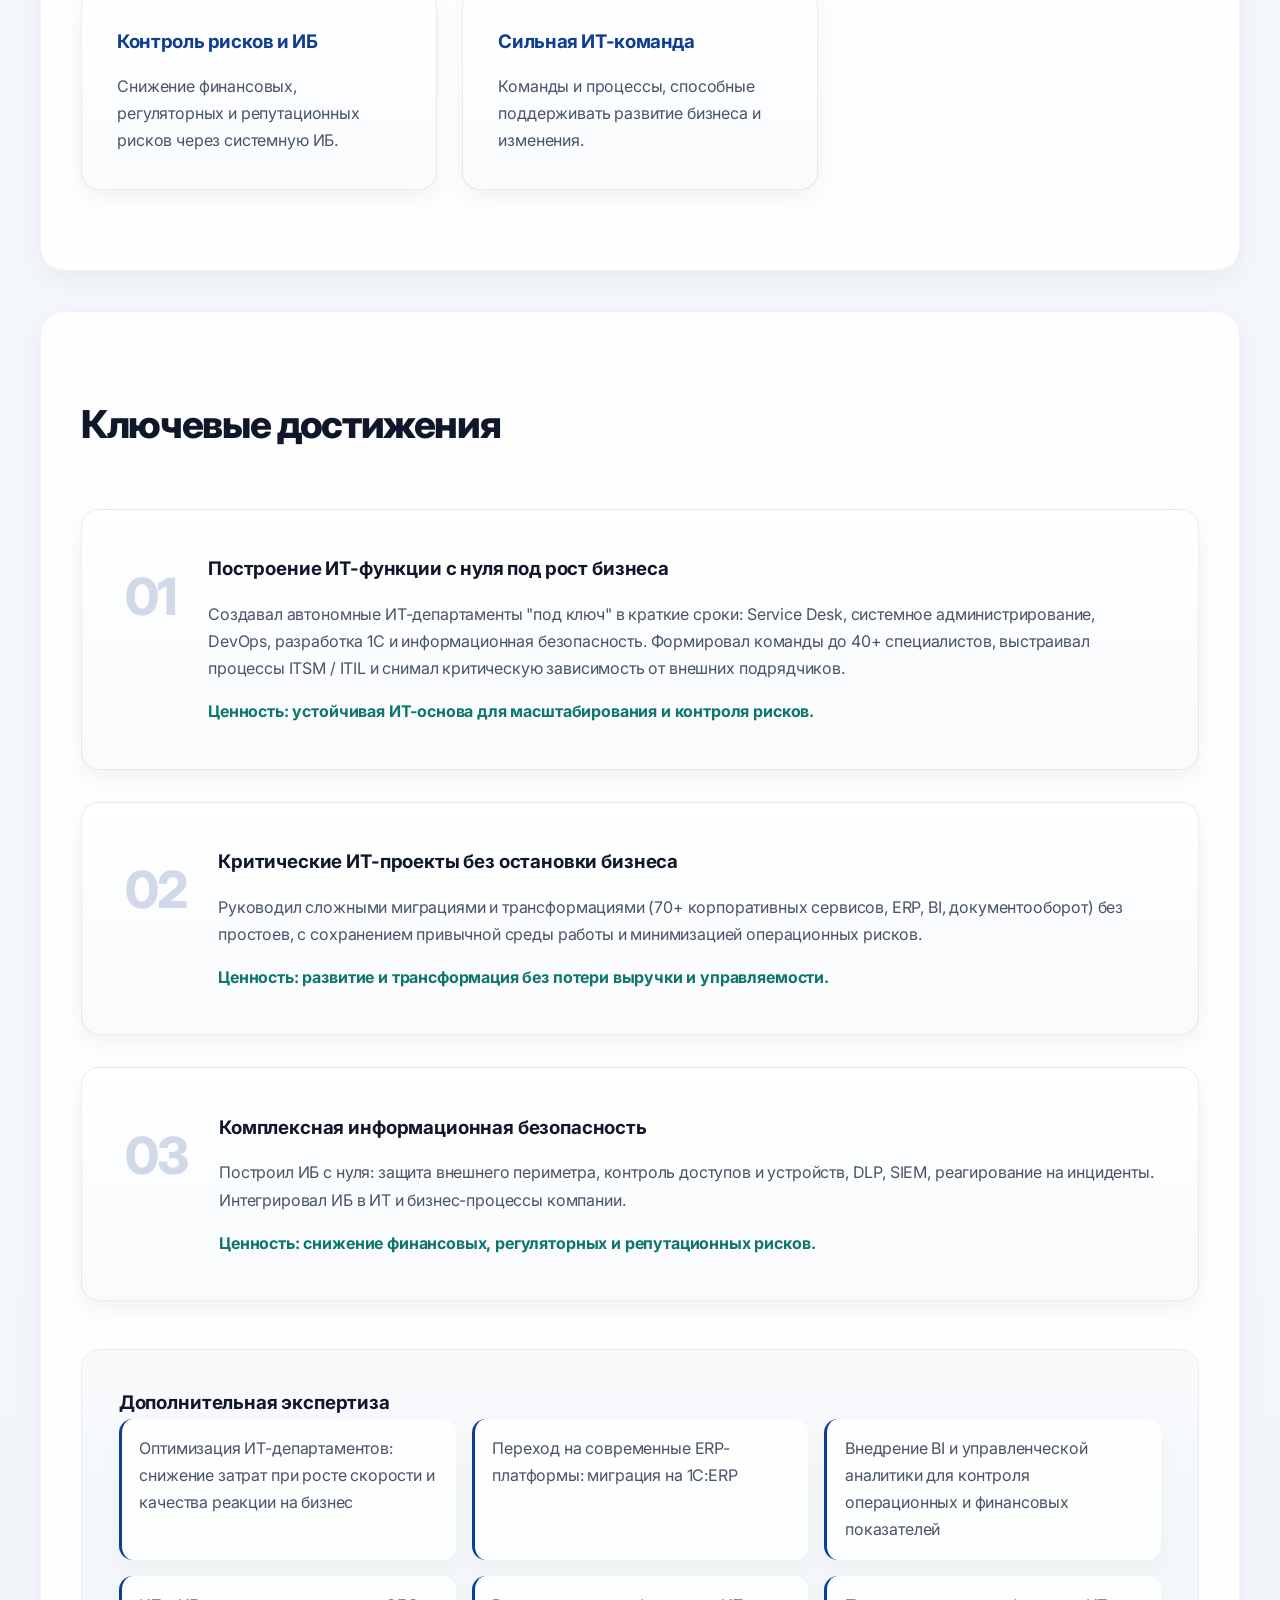
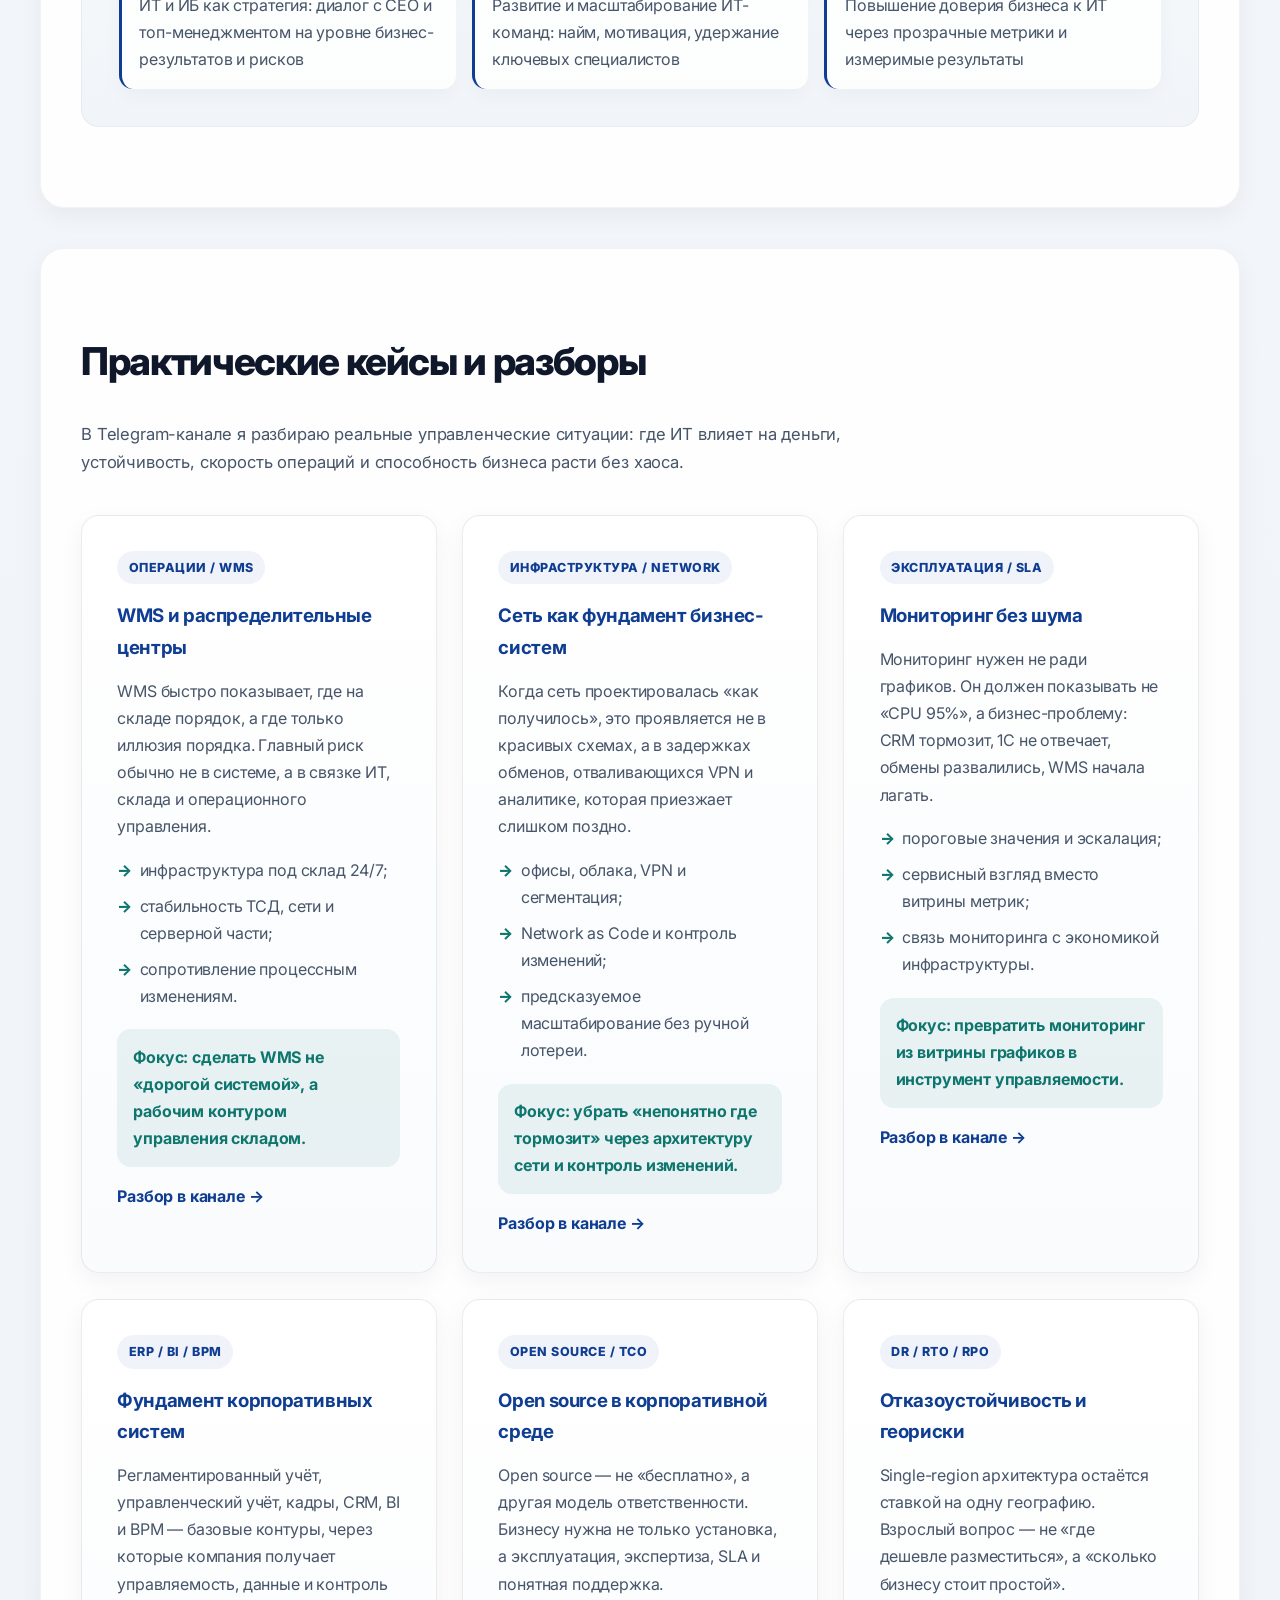
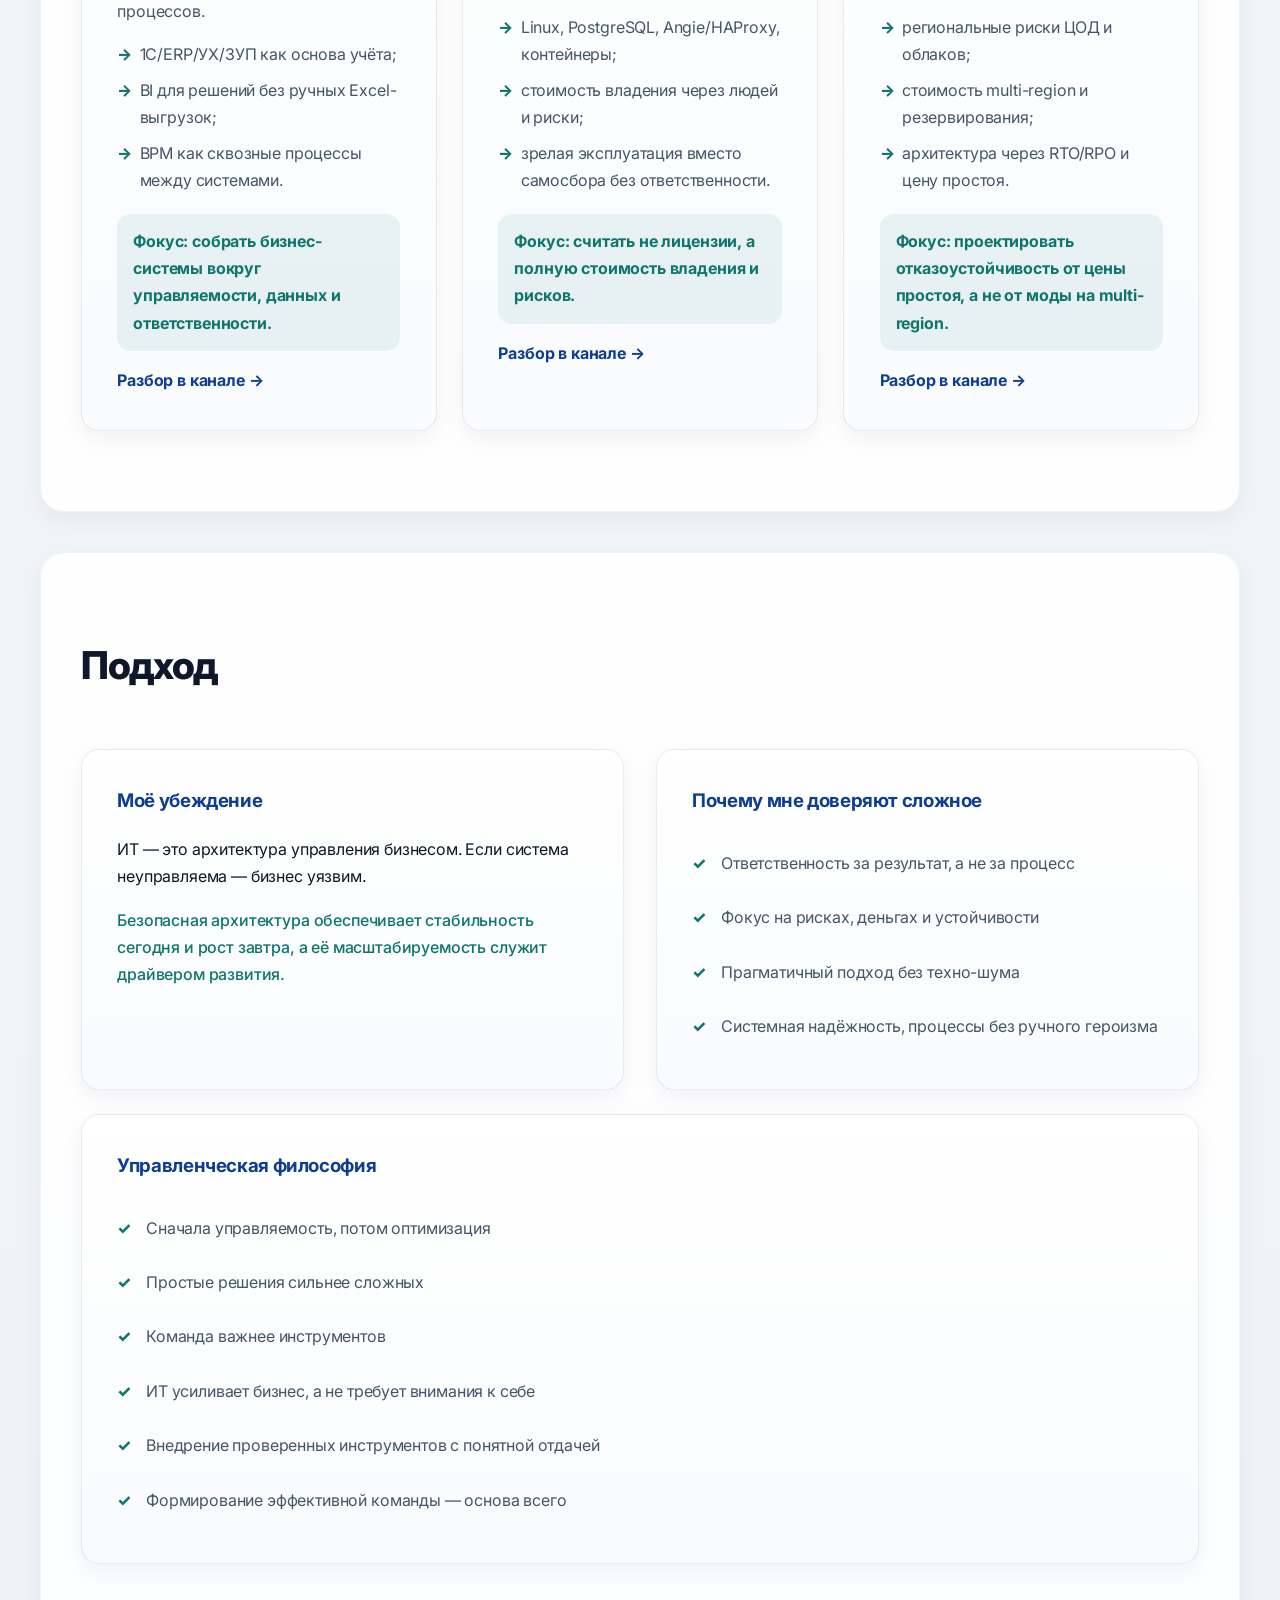
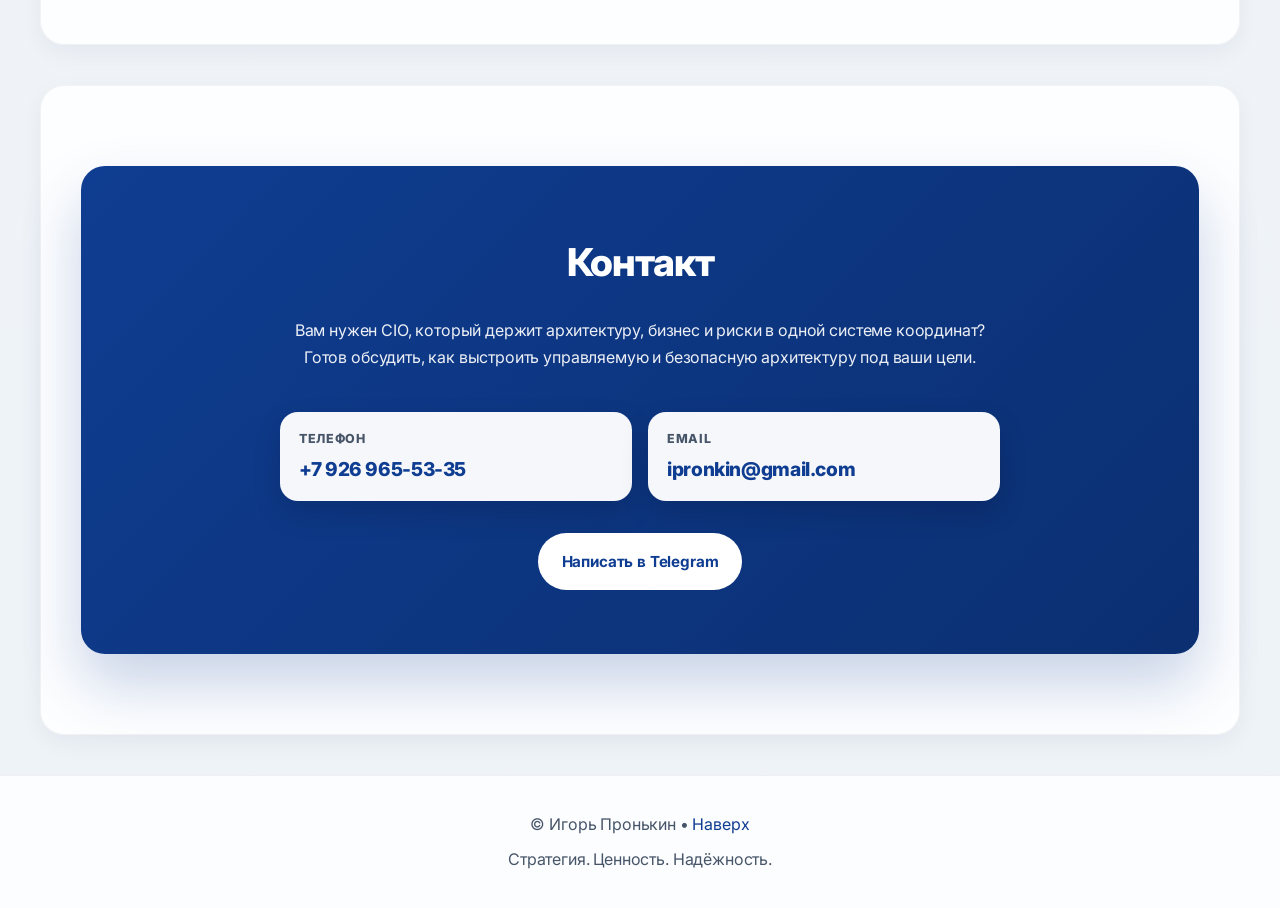
==== commit a164c28a: "Update contact section on personal site" ====
--- a/index.html
+++ b/index.html
@@ -690,6 +690,50 @@
             opacity: 0.92;
         }
 
+        .contact-links {
+            display: grid;
+            grid-template-columns: repeat(2, minmax(220px, 1fr));
+            gap: 1rem;
+            max-width: 720px;
+            margin: 1.8rem auto 2rem;
+        }
+
+        .contact-link {
+            display: block;
+            padding: 1rem 1.2rem;
+            border-radius: 18px;
+            background: rgba(255, 255, 255, 0.96);
+            color: var(--text-primary);
+            text-decoration: none;
+            text-align: left;
+            box-shadow: 0 12px 28px rgba(2, 6, 23, 0.16);
+            transition: transform 0.2s ease, box-shadow 0.2s ease;
+        }
+
+        .contact-link:hover {
+            transform: translateY(-2px);
+            box-shadow: 0 18px 34px rgba(2, 6, 23, 0.22);
+        }
+
+        .contact-label {
+            display: block;
+            margin-bottom: 0.25rem;
+            color: var(--text-secondary);
+            font-size: 0.78rem;
+            font-weight: 800;
+            text-transform: uppercase;
+            letter-spacing: 0.05em;
+        }
+
+        .contact-value {
+            display: block;
+            color: var(--primary);
+            font-size: clamp(1rem, 2.4vw, 1.2rem);
+            font-weight: 800;
+            letter-spacing: -0.02em;
+            word-break: break-word;
+        }
+
         .contact-box .btn {
             background: white;
             color: var(--primary);
@@ -719,7 +763,7 @@
                 padding-left: 1.2rem;
                 padding-right: 1.2rem;
             }
-            .hero-content, .about-content, .approach-grid {
+            .hero-content, .about-content, .approach-grid, .contact-links {
                 grid-template-columns: 1fr;
                 gap: 2rem;
             }
@@ -799,9 +843,9 @@
                 </div>
 
                 <div class="cta-buttons">
-                    <a href="https://t.me/IgorPronk" class="btn btn-primary">Обсудить задачу в Telegram</a>
+                    <a href="#contact" class="btn btn-primary">Перейти в контакты</a>
+                    <a href="https://t.me/IgorPronk" class="btn btn-secondary">Обсудить задачу в Telegram</a>
                     <a href="https://t.me/PronkinPROIT" class="btn btn-secondary" target="_blank" rel="noopener noreferrer">Читать Telegram-канал</a>
-                    <a href="assets/CIO_Pronkin_Igor.pdf" class="btn btn-secondary" download="CIO_Pronkin_Igor.pdf">Скачать резюме</a>
                 </div>
             </div>
 
@@ -989,9 +1033,18 @@
             <h2>Контакт</h2>
             <!-- ИЗМЕНЕНИЕ: Более уверенная формулировка без "если" -->
             <p>Вам нужен CIO, который держит архитектуру, бизнес и риски в одной системе координат?<br>Готов обсудить, как выстроить управляемую и безопасную архитектуру под ваши цели.</p>
+            <div class="contact-links" aria-label="Мои контакты">
+                <a class="contact-link" href="tel:+79269655335">
+                    <span class="contact-label">Телефон</span>
+                    <span class="contact-value">+7 926 965-53-35</span>
+                </a>
+                <a class="contact-link" href="mailto:ipronkin@gmail.com">
+                    <span class="contact-label">Email</span>
+                    <span class="contact-value">ipronkin@gmail.com</span>
+                </a>
+            </div>
             <div style="display: flex; gap: 1rem; justify-content: center; flex-wrap: wrap;">
                 <a href="https://t.me/IgorPronk" class="btn">Написать в Telegram</a>
-                <a href="assets/CIO_Pronkin_Igor.pdf" class="btn" download="CIO_Pronkin_Igor.pdf">Скачать резюме</a>
             </div>
         </div>
     </section>
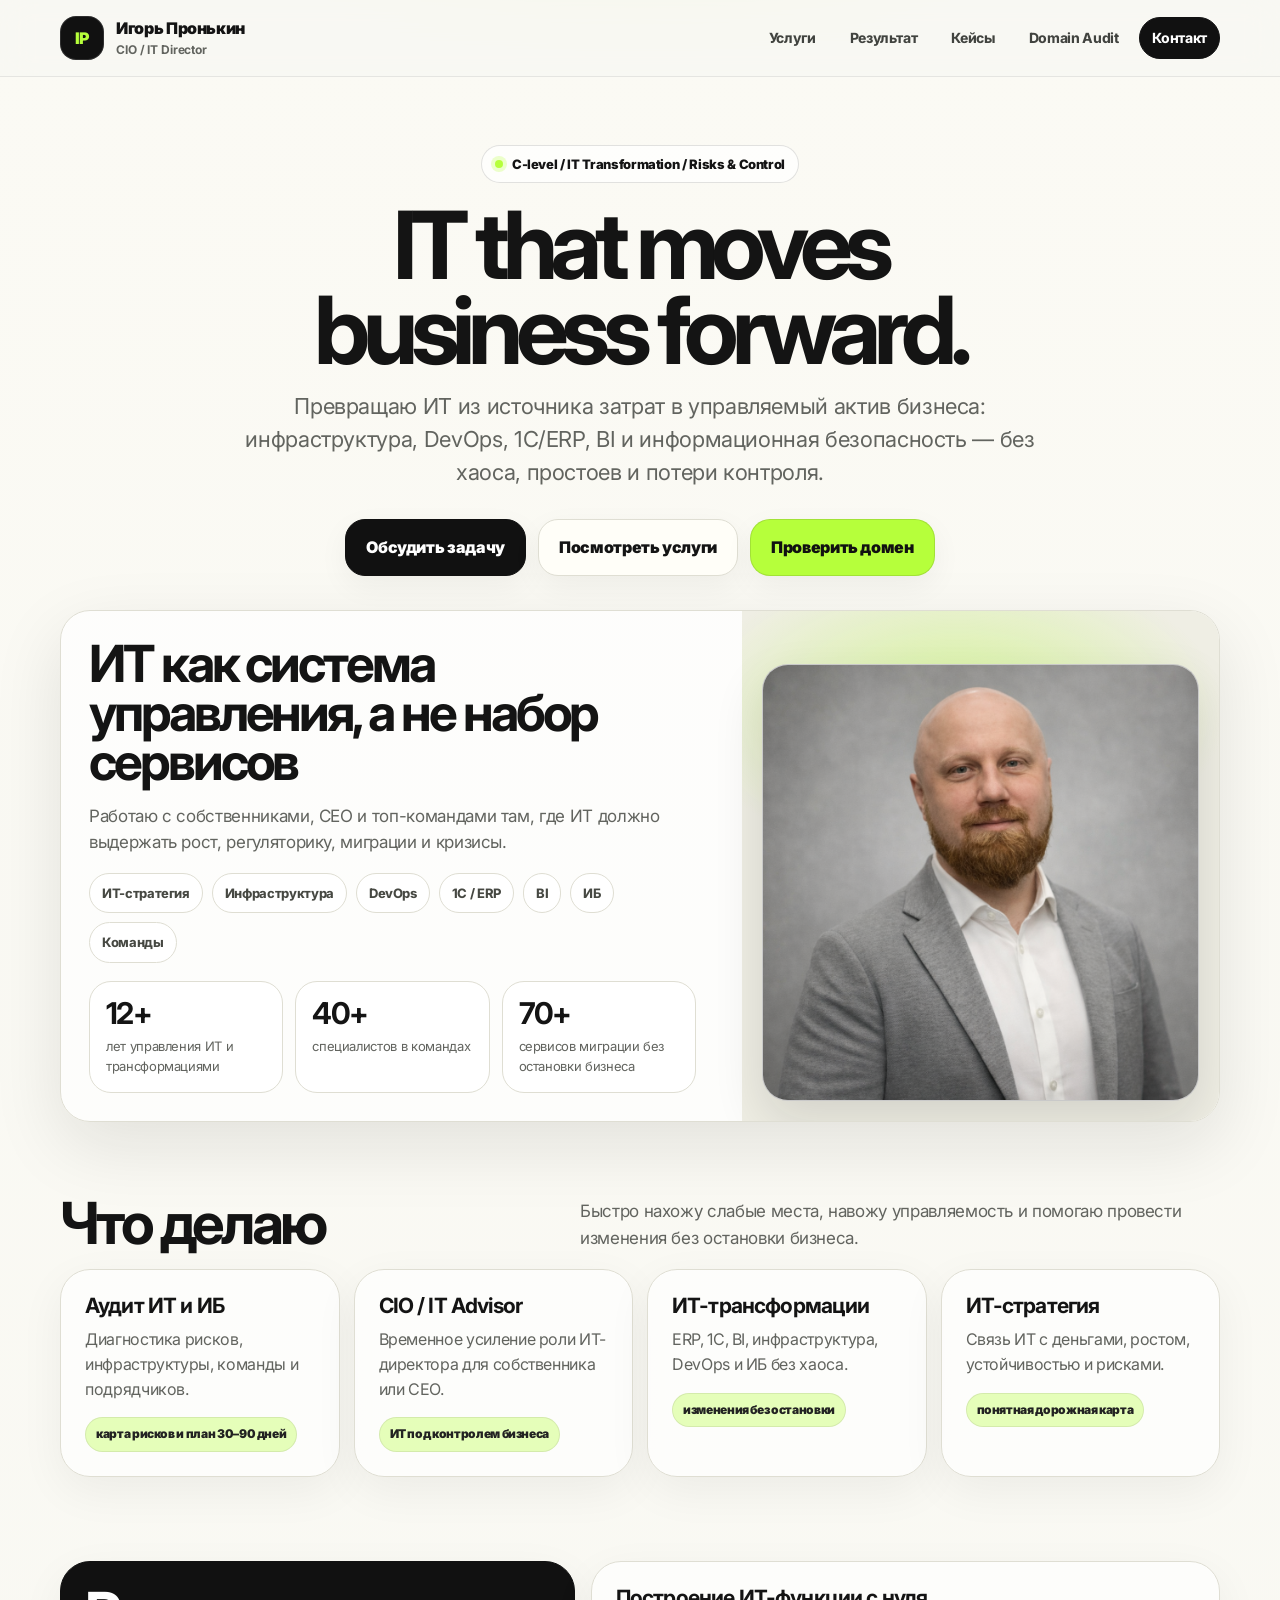
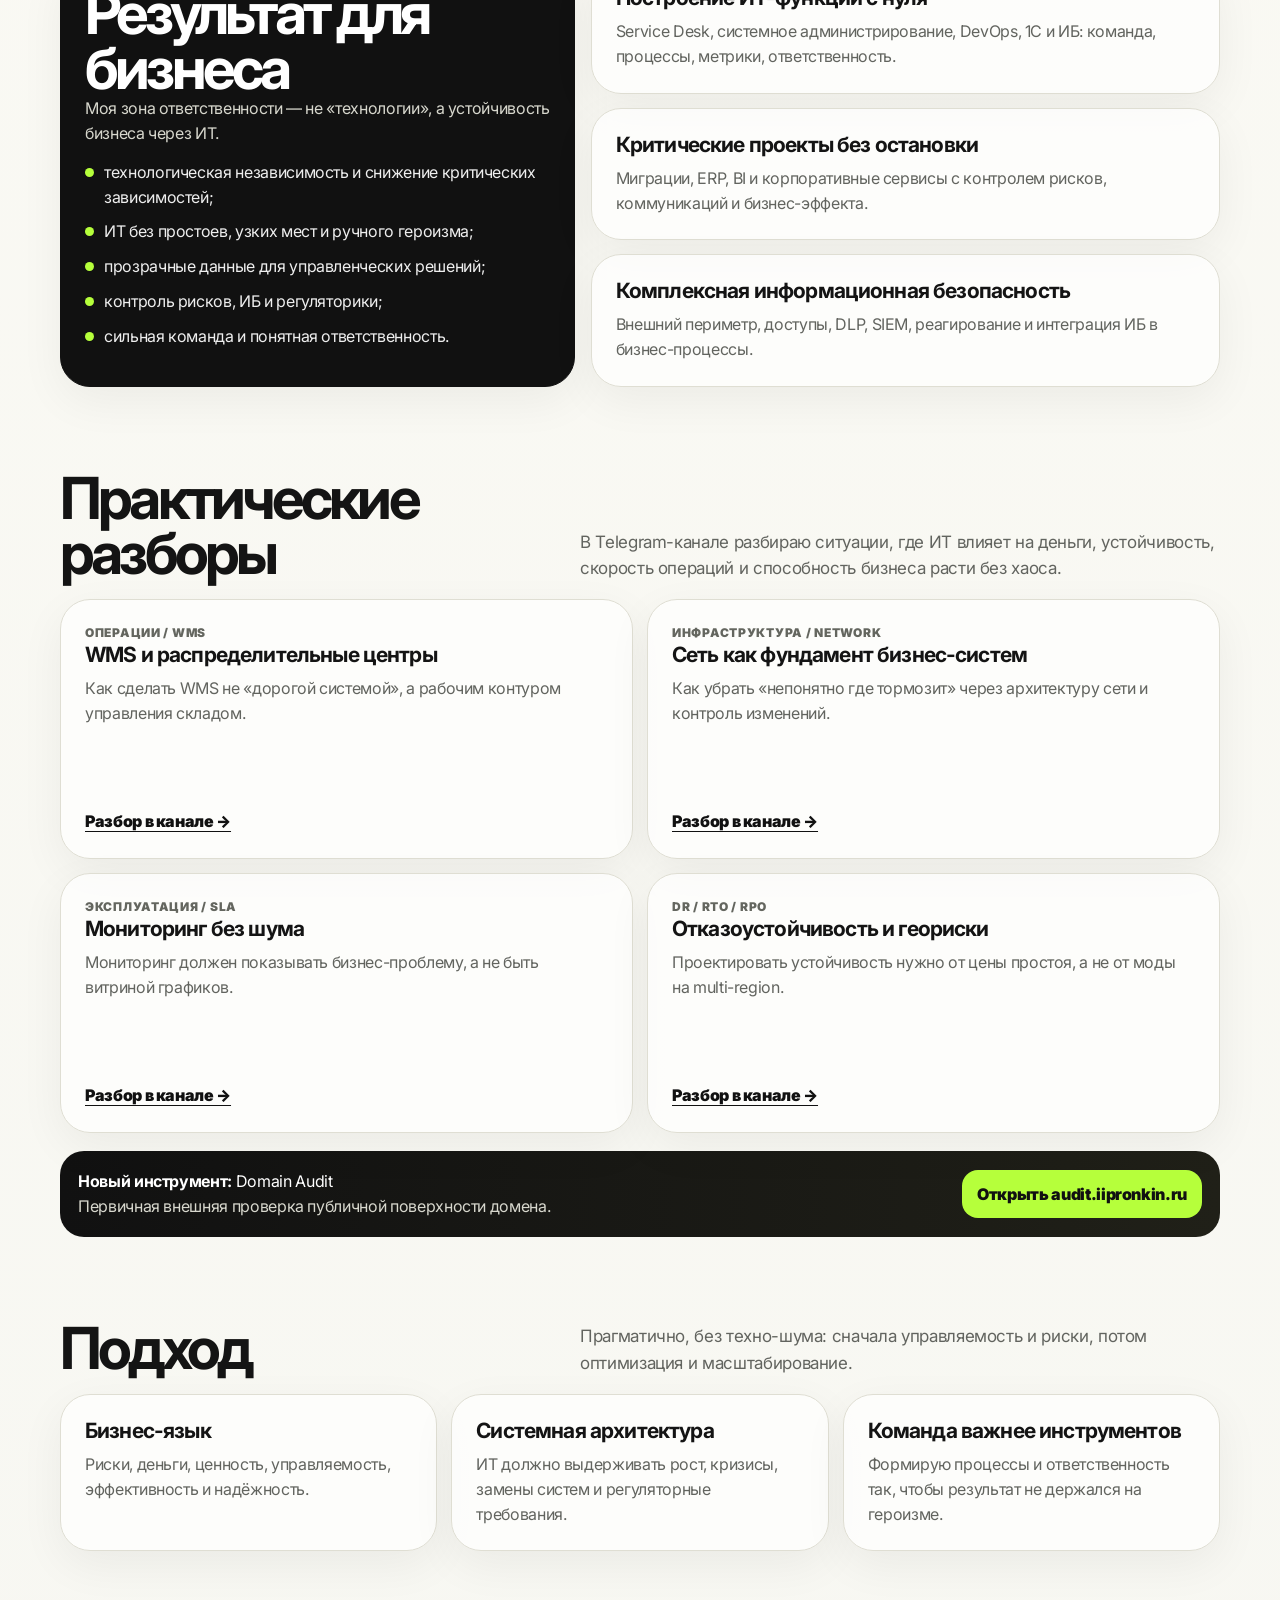
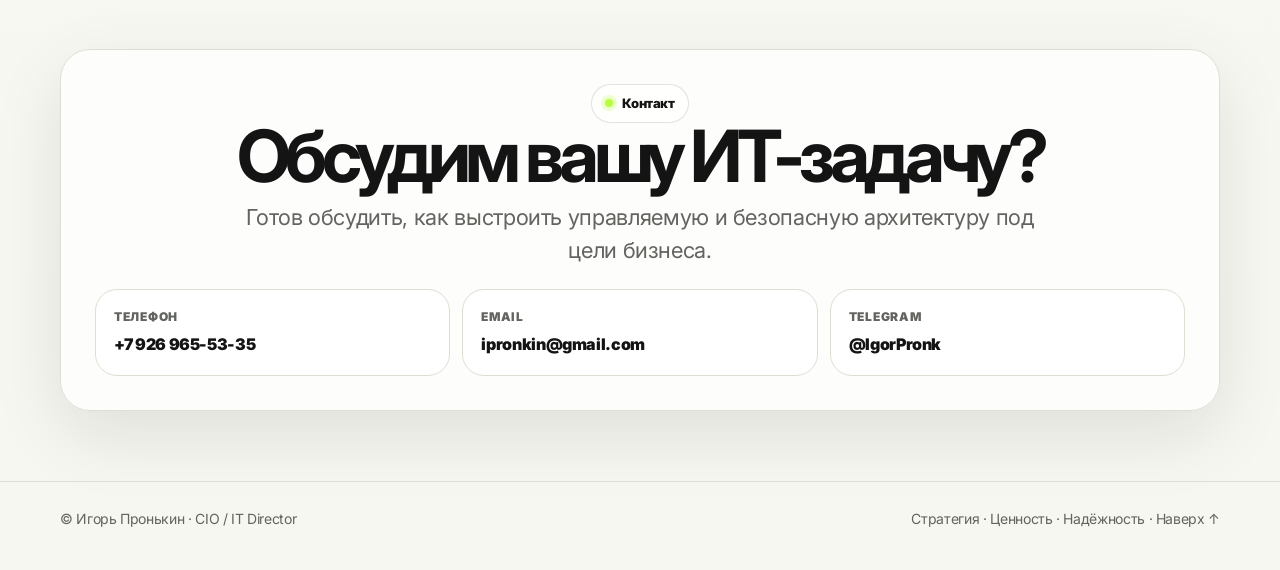
==== commit 3589d805: "Redesign main site in agent-ready style" ====
--- a/index.html
+++ b/index.html
@@ -1,1058 +1,173 @@
-<!DOCTYPE html>
+<!doctype html>
 <html lang="ru">
 <head>
-    <!-- Yandex.Metrika counter -->
-<script type="text/javascript">
-    (function(m,e,t,r,i,k,a){
-        m[i]=m[i]||function(){(m[i].a=m[i].a||[]).push(arguments)};
-        m[i].l=1*new Date();
-        for (var j = 0; j < document.scripts.length; j++) {if (document.scripts[j].src === r) { return; }}
-        k=e.createElement(t),a=e.getElementsByTagName(t)[0],k.async=1,k.src=r,a.parentNode.insertBefore(k,a)
-    })(window, document,'script','https://mc.yandex.ru/metrika/tag.js?id=106325605', 'ym');
+  <!-- Yandex.Metrika counter -->
+  <script type="text/javascript">
+      (function(m,e,t,r,i,k,a){
+          m[i]=m[i]||function(){(m[i].a=m[i].a||[]).push(arguments)};
+          m[i].l=1*new Date();
+          for (var j = 0; j < document.scripts.length; j++) {if (document.scripts[j].src === r) { return; }}
+          k=e.createElement(t),a=e.getElementsByTagName(t)[0],k.async=1,k.src=r,a.parentNode.insertBefore(k,a)
+      })(window, document,'script','https://mc.yandex.ru/metrika/tag.js?id=106325605', 'ym');
+      ym(106325605, 'init', {ssr:true, webvisor:true, clickmap:true, ecommerce:"dataLayer", accurateTrackBounce:true, trackLinks:true});
+  </script>
+  <noscript><div><img src="https://mc.yandex.ru/watch/106325605" style="position:absolute; left:-9999px;" alt="" /></div></noscript>
+  <!-- /Yandex.Metrika counter -->
 
-    ym(106325605, 'init', {ssr:true, webvisor:true, clickmap:true, ecommerce:"dataLayer", accurateTrackBounce:true, trackLinks:true});
-</script>
-<noscript><div><img src="https://mc.yandex.ru/watch/106325605" style="position:absolute; left:-9999px;" alt="" /></div></noscript>
-<!-- /Yandex.Metrika counter -->
-    <meta charset="UTF-8">
-    <meta name="viewport" content="width=device-width, initial-scale=1.0">
-    <link rel="preconnect" href="https://fonts.googleapis.com">
-    <link rel="preconnect" href="https://fonts.gstatic.com" crossorigin>
-    <link href="https://fonts.googleapis.com/css2?family=Inter:wght@400;500;600;700;800;900&display=swap" rel="stylesheet">
-    <title>Игорь Пронькин | CIO / IT Director</title>
-    <meta name="description" content="Игорь Пронькин — CIO / IT Director. ИТ-трансформация, 1С, ERP, BI, инфраструктура, информационная безопасность и управление ИТ-командами." />
-    <meta name="robots" content="index,follow,max-image-preview:large" />
-    <link rel="canonical" href="https://iipronkin.ru/" />
-    <meta property="og:type" content="website" />
-    <meta property="og:title" content="Игорь Пронькин | CIO / IT Director" />
-    <meta property="og:description" content="ИТ-трансформация, 1С, ERP, BI, инфраструктура, информационная безопасность и управление ИТ-командами." />
-    <meta property="og:url" content="https://iipronkin.ru/" />
-    <meta property="og:site_name" content="Игорь Пронькин" />
-    <meta name="twitter:card" content="summary_large_image" />
-    <link rel="icon" href="/favicon.svg" type="image/svg+xml" />
-    <style>
-        * {
-            margin: 0;
-            padding: 0;
-            box-sizing: border-box;
-        }
+  <meta charset="utf-8" />
+  <meta name="viewport" content="width=device-width, initial-scale=1" />
+  <title>Игорь Пронькин | CIO / IT Director</title>
+  <meta name="description" content="Игорь Пронькин — CIO / IT Director. ИТ-трансформация, 1С, ERP, BI, инфраструктура, информационная безопасность и управление ИТ-командами." />
+  <meta name="robots" content="index,follow,max-image-preview:large" />
+  <link rel="canonical" href="https://iipronkin.ru/" />
+  <meta property="og:type" content="website" />
+  <meta property="og:title" content="Игорь Пронькин | CIO / IT Director" />
+  <meta property="og:description" content="ИТ как управляемый актив бизнеса: стратегия, архитектура, инфраструктура, ERP/BI и информационная безопасность." />
+  <meta property="og:url" content="https://iipronkin.ru/" />
+  <meta property="og:site_name" content="Игорь Пронькин" />
+  <meta name="twitter:card" content="summary_large_image" />
+  <link rel="icon" href="/favicon.svg" type="image/svg+xml" />
+  <link rel="preconnect" href="https://fonts.googleapis.com">
+  <link rel="preconnect" href="https://fonts.gstatic.com" crossorigin>
+  <link href="https://fonts.googleapis.com/css2?family=Inter:wght@400;500;600;700;800;900&display=swap" rel="stylesheet">
+  <style>
+    :root{
+      --bg:#f7f7f2; --paper:#fffef8; --ink:#141414; --muted:#62645f; --line:#dfded3;
+      --accent:#b6ff3b; --accent-soft:rgba(182,255,59,.34); --black:#111; --ok:#137a3f;
+      --shadow:0 24px 70px rgba(20,20,20,.10); --radius:30px; --radius2:20px; --max:1160px;
+    }
+    *{box-sizing:border-box} html{scroll-behavior:smooth} body{margin:0;font-family:Inter,system-ui,-apple-system,Segoe UI,sans-serif;background:radial-gradient(980px 460px at 50% -7%,rgba(182,255,59,.50),transparent 66%),linear-gradient(180deg,#fbfaf4 0%,var(--bg) 100%);color:var(--ink);letter-spacing:-.022em;line-height:1.55} a{color:inherit;text-decoration:none}.wrap{width:min(var(--max),calc(100% - 36px));margin:0 auto}.top{position:sticky;top:0;z-index:20;backdrop-filter:blur(16px);background:rgba(247,247,242,.76);border-bottom:1px solid rgba(20,20,20,.08)}.nav{display:flex;align-items:center;justify-content:space-between;gap:18px;padding:16px 0}.brand{display:flex;align-items:center;gap:12px;font-weight:900}.mark{width:44px;height:44px;border-radius:16px;display:grid;place-items:center;background:var(--black);color:var(--accent);box-shadow:inset 0 0 0 1px rgba(255,255,255,.12);letter-spacing:-.05em}.brand small{display:block;color:var(--muted);font-size:12px;font-weight:700;letter-spacing:-.01em}.links{display:flex;gap:8px;align-items:center;flex-wrap:wrap}.links a{font-size:14px;font-weight:750;color:#41433f;border:1px solid transparent;border-radius:999px;padding:9px 12px}.links a:hover{background:rgba(255,255,255,.58);border-color:var(--line)}.links .cta{background:var(--black);color:#fff;border-color:var(--black)}.hero{text-align:center;padding:68px 0 32px}.eyebrow{display:inline-flex;gap:9px;align-items:center;border:1px solid rgba(20,20,20,.12);border-radius:999px;padding:8px 13px;background:rgba(255,255,255,.68);font-weight:850;font-size:13px}.dot{width:8px;height:8px;border-radius:99px;background:var(--accent);box-shadow:0 0 0 4px rgba(182,255,59,.26)}h1{font-size:clamp(46px,8vw,94px);line-height:.9;margin:20px auto 18px;max-width:980px;letter-spacing:-.078em}h1 span{display:block}.lead{max-width:820px;margin:0 auto;color:var(--muted);font-size:clamp(18px,2vw,22px);line-height:1.5}.hero-actions{display:flex;gap:12px;justify-content:center;flex-wrap:wrap;margin:30px 0 0}.btn{display:inline-flex;align-items:center;justify-content:center;border-radius:20px;padding:15px 20px;font-weight:900;border:1px solid var(--line);background:#fffef8;box-shadow:0 10px 30px rgba(20,20,20,.05)}.btn.primary{background:var(--black);border-color:var(--black);color:white}.btn.accent{background:var(--accent);border-color:rgba(20,20,20,.12);color:#111}.panel{background:rgba(255,255,255,.72);border:1px solid var(--line);border-radius:var(--radius);box-shadow:var(--shadow)}.hero-panel{display:grid;grid-template-columns:1fr .72fr;gap:18px;margin:34px auto 0;text-align:left;overflow:hidden}.hero-copy{padding:28px}.photo-card{min-height:100%;display:grid;grid-template-columns:1fr;align-items:end;background:radial-gradient(420px 240px at 45% 20%,rgba(182,255,59,.45),transparent 64%),#efeee4;padding:20px}.photo{border-radius:26px;overflow:hidden;border:1px solid rgba(20,20,20,.10);background:#ddd;box-shadow:0 20px 50px rgba(20,20,20,.12)}.photo img{width:100%;display:block}.tags{display:flex;flex-wrap:wrap;gap:9px;margin-top:18px}.tag{border:1px solid var(--line);background:#fff;border-radius:999px;padding:9px 12px;color:#464842;font-weight:760;font-size:13px}.metrics{display:grid;grid-template-columns:repeat(3,minmax(0,1fr));gap:12px;margin-top:18px}.metric{background:#fff;border:1px solid var(--line);border-radius:22px;padding:16px}.metric strong{display:block;font-size:30px;line-height:1;letter-spacing:-.055em}.metric span{display:block;color:var(--muted);font-size:13px;margin-top:8px}.section{padding:42px 0}.section-head{display:flex;align-items:end;justify-content:space-between;gap:20px;margin-bottom:18px}.section h2{font-size:clamp(32px,5vw,58px);line-height:.95;margin:0;letter-spacing:-.065em}.section p.kicker{max-width:640px;color:var(--muted);font-size:17px;margin:0}.grid{display:grid;gap:14px}.grid.cols-4{grid-template-columns:repeat(4,minmax(0,1fr))}.grid.cols-3{grid-template-columns:repeat(3,minmax(0,1fr))}.card{background:rgba(255,255,255,.72);border:1px solid var(--line);border-radius:var(--radius);padding:24px;box-shadow:0 14px 46px rgba(20,20,20,.055)}.card h3{font-size:21px;line-height:1.1;margin:0 0 10px;letter-spacing:-.04em}.card p{color:var(--muted);margin:0}.label{display:inline-flex;border-radius:999px;background:var(--accent-soft);border:1px solid rgba(20,20,20,.08);padding:7px 10px;margin-top:16px;font-size:12px;font-weight:900;color:#222}.split{display:grid;grid-template-columns:.9fr 1.1fr;gap:16px}.black{background:#111;color:#fff;border-color:#111}.black p,.black li{color:#d7d7cd}.black .label{background:rgba(182,255,59,.16);color:var(--accent);border-color:rgba(182,255,59,.25)}ul.clean{margin:14px 0 0;padding:0;list-style:none;display:grid;gap:10px}ul.clean li{display:flex;gap:10px;align-items:flex-start;color:#444}.black ul.clean li{color:#eee}ul.clean li:before{content:"";width:9px;height:9px;border-radius:99px;background:var(--accent);margin-top:8px;flex:0 0 9px}.case-grid{grid-template-columns:repeat(2,minmax(0,1fr))}.case{display:flex;flex-direction:column;min-height:260px}.case-meta{font-size:12px;font-weight:900;color:#64665f;text-transform:uppercase;letter-spacing:.06em}.case a{margin-top:auto;color:#111;font-weight:900;text-decoration:underline;text-underline-offset:4px}.contact{padding:56px 0 70px}.contact-box{text-align:center;padding:34px}.contact-box h2{font-size:clamp(38px,6vw,72px);line-height:.92;margin:0 0 12px;letter-spacing:-.075em}.contact-links{display:grid;grid-template-columns:repeat(3,minmax(0,1fr));gap:12px;margin-top:22px;text-align:left}.contact-link{background:#fff;border:1px solid var(--line);border-radius:22px;padding:18px}.contact-link span{display:block}.contact-link .name{font-size:12px;text-transform:uppercase;color:var(--muted);font-weight:900;letter-spacing:.06em}.contact-link .value{font-size:16px;font-weight:900;margin-top:6px;word-break:break-word}footer{border-top:1px solid var(--line);padding:26px 0 40px;color:var(--muted);font-size:14px}.footer-row{display:flex;justify-content:space-between;gap:12px;flex-wrap:wrap}.audit-strip{margin-top:18px;padding:18px;border-radius:24px;background:linear-gradient(90deg,#111,#202018);color:white;display:flex;justify-content:space-between;align-items:center;gap:14px}.audit-strip span{color:#d7d7cd}.audit-strip a{background:var(--accent);color:#111;border-radius:16px;padding:12px 15px;font-weight:950;white-space:nowrap}@media(max-width:900px){.links{display:none}.hero-panel,.split,.grid.cols-4,.grid.cols-3,.case-grid,.contact-links{grid-template-columns:1fr}.hero{text-align:left}.hero-actions{justify-content:flex-start}.metrics{grid-template-columns:1fr}.section-head{display:block}.section p.kicker{margin-top:10px}.photo-card{display:none}h1{font-size:48px}.audit-strip{display:block}.audit-strip a{display:inline-flex;margin-top:12px}}
+  </style>
+</head>
+<body id="top">
+  <header class="top">
+    <nav class="wrap nav" aria-label="Главная навигация">
+      <a class="brand" href="#top" aria-label="Игорь Пронькин — на главную">
+        <div class="mark">IP</div>
+        <div>Игорь Пронькин<small>CIO / IT Director</small></div>
+      </a>
+      <div class="links">
+        <a href="#work">Услуги</a>
+        <a href="#value">Результат</a>
+        <a href="#cases">Кейсы</a>
+        <a href="https://audit.iipronkin.ru/" target="_blank" rel="noopener">Domain Audit</a>
+        <a class="cta" href="#contact">Контакт</a>
+      </div>
+    </nav>
+  </header>
 
-        :root {
-            --primary: #0f3d91;
-            --primary-hover: #0b2f71;
-            --bg-white: #ffffff;
-            --bg-light: #f4f7fb;
-            --bg-lighter: #eef3f8;
-            --surface-muted: #f8fafc;
-            --text-primary: #0f172a;
-            --text-secondary: #475569;
-            --border: rgba(15, 23, 42, 0.08);
-            --accent-green: #0f766e;
-            --accent-orange: #b7791f;
-            --shadow-sm: 0 8px 24px rgba(15, 23, 42, 0.05);
-            --shadow-md: 0 18px 40px rgba(15, 23, 42, 0.08);
-            --shadow-lg: 0 28px 60px rgba(15, 23, 42, 0.12);
-            --radius-lg: 24px;
-            --radius-md: 18px;
-        }
+  <main>
+    <section class="wrap hero">
+      <div class="eyebrow"><span class="dot"></span> C-level / IT Transformation / Risks & Control</div>
+      <h1><span>IT that moves</span><span>business forward.</span></h1>
+      <p class="lead">Превращаю ИТ из источника затрат в управляемый актив бизнеса: инфраструктура, DevOps, 1С/ERP, BI и информационная безопасность — без хаоса, простоев и потери контроля.</p>
+      <div class="hero-actions">
+        <a class="btn primary" href="https://t.me/IgorPronk" target="_blank" rel="noopener">Обсудить задачу</a>
+        <a class="btn" href="#work">Посмотреть услуги</a>
+        <a class="btn accent" href="https://audit.iipronkin.ru/" target="_blank" rel="noopener">Проверить домен</a>
+      </div>
 
-        body {
-            font-family: Inter, -apple-system, BlinkMacSystemFont, 'Segoe UI', 'Roboto', sans-serif;
-            background: linear-gradient(180deg, #f7f9fc 0%, #eef3f8 100%);
-            color: var(--text-primary);
-            line-height: 1.7;
-            letter-spacing: -0.01em;
-        }
-
-        header {
-            position: fixed;
-            top: 0;
-            width: 100%;
-            background: rgba(255, 255, 255, 0.86);
-            backdrop-filter: blur(16px);
-            -webkit-backdrop-filter: blur(16px);
-            z-index: 1000;
-            border-bottom: 1px solid rgba(15, 23, 42, 0.06);
-            box-shadow: 0 8px 30px rgba(15, 23, 42, 0.04);
-        }
-
-        nav {
-            max-width: 1200px;
-            margin: 0 auto;
-            padding: 1rem 2rem;
-            display: flex;
-            justify-content: space-between;
-            align-items: center;
-        }
-
-        .logo {
-            font-size: 1.35rem;
-            font-weight: 800;
-            letter-spacing: -0.03em;
-            color: var(--primary);
-        }
-
-        .nav-links {
-            display: flex;
-            gap: 2rem;
-            list-style: none;
-        }
-
-        .nav-links a {
-            color: var(--text-secondary);
-            text-decoration: none;
-            font-weight: 600;
-            font-size: 0.95rem;
-            transition: color 0.2s ease;
-        }
-
-        .nav-links a:hover {
-            color: var(--text-primary);
-        }
-
-        /* Выделяем кнопку Контакт в навигации */
-        .nav-links .nav-contact {
-            color: var(--primary);
-            font-weight: 700;
-            padding: 0.55rem 1.1rem;
-            border: 1px solid rgba(15, 61, 145, 0.22);
-            border-radius: 999px;
-            background: rgba(15, 61, 145, 0.04);
-            transition: all 0.2s ease;
-        }
-
-        .nav-links .nav-contact:hover {
-            background: var(--primary);
-            color: white;
-            border-color: var(--primary);
-        }
-
-        .hero {
-            background: radial-gradient(circle at top left, rgba(15, 61, 145, 0.08), transparent 34%), var(--bg-white);
-            padding: 7.5rem 2rem 5.5rem;
-            margin-top: 3.8rem;
-        }
-
-        .hero-content {
-            max-width: 1200px;
-            margin: 0 auto;
-            display: grid;
-            grid-template-columns: 1.2fr 0.8fr;
-            gap: 4.5rem;
-            align-items: start;
-        }
-
-        .tag-line {
-            display: inline-block;
-            padding: 0.55rem 1rem;
-            background: rgba(15, 61, 145, 0.06);
-            border: 1px solid rgba(15, 61, 145, 0.12);
-            border-radius: 999px;
-            color: var(--primary);
-            margin-bottom: 1.75rem;
-            font-size: 0.82rem;
-            font-weight: 700;
-            letter-spacing: 0.04em;
-            text-transform: uppercase;
-        }
-
-        h1 {
-            font-size: clamp(2.5rem, 3.8vw, 3.6rem);
-            line-height: 1.08;
-            margin-bottom: 1.35rem;
-            font-weight: 800;
-            letter-spacing: -0.04em;
-            max-width: 12ch;
-        }
-
-        .hero-subtitle {
-            font-size: 1.18rem;
-            color: var(--text-secondary);
-            margin-bottom: 1.8rem;
-            max-width: 42rem;
-        }
-
-
-
-        .hero::after {
-            content: '';
-            position: absolute;
-            right: 5%;
-            top: 18%;
-            width: 320px;
-            height: 320px;
-            background: radial-gradient(circle, rgba(15, 118, 110, 0.12), transparent 64%);
-            pointer-events: none;
-            filter: blur(2px);
-        }
-
-        .hero {
-            position: relative;
-            overflow: hidden;
-        }
-
-        .hero-metrics {
-            display: grid;
-            grid-template-columns: repeat(3, minmax(0, 1fr));
-            gap: 0.9rem;
-            margin-top: 2rem;
-            max-width: 44rem;
-        }
-
-        .metric-card {
-            padding: 1rem 1.05rem;
-            border-radius: 18px;
-            background: rgba(255, 255, 255, 0.76);
-            border: 1px solid rgba(15, 23, 42, 0.08);
-            box-shadow: 0 12px 28px rgba(15, 23, 42, 0.05);
-        }
-
-        .metric-card strong {
-            display: block;
-            color: var(--primary);
-            font-size: 1.45rem;
-            line-height: 1.1;
-            letter-spacing: -0.04em;
-        }
-
-        .metric-card span {
-            display: block;
-            color: var(--text-secondary);
-            font-size: 0.82rem;
-            margin-top: 0.35rem;
-            line-height: 1.35;
-        }
-
-        .expertise-tags {
-            display: flex;
-            flex-wrap: wrap;
-            gap: 0.85rem;
-            margin: 2rem 0;
-        }
-
-        .expertise-tags span {
-            padding: 0.62rem 1rem;
-            background: var(--surface-muted);
-            border: 1px solid var(--border);
-            border-radius: 999px;
-            font-size: 0.85rem;
-            font-weight: 600;
-            color: var(--text-secondary);
-        }
-
-        .cta-buttons {
-            display: flex;
-            flex-wrap: wrap;
-            gap: 1rem;
-            margin-top: 2.25rem;
-        }
-
-        .btn {
-            padding: 0.95rem 1.5rem;
-            border-radius: 999px;
-            text-decoration: none;
-            font-weight: 700;
-            font-size: 0.95rem;
-            transition: transform 0.2s ease, box-shadow 0.2s ease, background 0.2s ease;
-        }
-
-        .btn:hover {
-            transform: translateY(-1px);
-        }
-
-        .btn-primary {
-            background: linear-gradient(135deg, var(--primary), #1649ad);
-            color: white;
-            border: 1px solid transparent;
-            box-shadow: 0 14px 30px rgba(15, 61, 145, 0.18);
-        }
-
-        .btn-primary:hover {
-            background: linear-gradient(135deg, var(--primary-hover), var(--primary));
-            box-shadow: 0 18px 34px rgba(15, 61, 145, 0.22);
-        }
-
-        .btn-secondary {
-            background: rgba(255, 255, 255, 0.82);
-            color: var(--text-primary);
-            border: 1px solid rgba(15, 23, 42, 0.1);
-            box-shadow: var(--shadow-sm);
-        }
-
-        .btn-secondary:hover {
-            background: #ffffff;
-            border-color: rgba(15, 61, 145, 0.18);
-        }
-
-        .profile-photo {
-            width: 100%;
-            background: linear-gradient(180deg, #ffffff 0%, #f8fafc 100%);
-            border-radius: var(--radius-lg);
-            overflow: hidden;
-            box-shadow: var(--shadow-lg);
-            margin-bottom: 1.75rem;
-            border: 1px solid rgba(15, 23, 42, 0.06);
-        }
-
-        .profile-photo img {
-            width: 100%;
-            display: block;
-        }
-
-        /* Кнопка связи под фото */
-        .quick-contact {
-            display: flex;
-            justify-content: center;
-            margin-bottom: 1.75rem;
-        }
-
-        .quick-contact a {
-            display: inline-flex;
-            align-items: center;
-            gap: 0.55rem;
-            padding: 0.78rem 1.35rem;
-            background: linear-gradient(135deg, var(--accent-green), #0b5f58);
-            color: white;
-            text-decoration: none;
-            border-radius: 999px;
-            font-weight: 700;
-            font-size: 0.92rem;
-            box-shadow: 0 14px 28px rgba(15, 118, 110, 0.16);
-            transition: all 0.2s ease;
-        }
-
-        .quick-contact a:hover {
-            box-shadow: 0 18px 34px rgba(15, 118, 110, 0.2);
-        }
-
-        .profile-card {
-            background: linear-gradient(180deg, #ffffff 0%, #f8fafc 100%);
-            padding: 2.2rem;
-            border-radius: var(--radius-lg);
-            box-shadow: var(--shadow-md);
-            border: 1px solid var(--border);
-        }
-
-        .profile-card h3 {
-            font-size: 1.15rem;
-            margin-bottom: 1rem;
-            font-weight: 700;
-            letter-spacing: -0.02em;
-        }
-
-        .profile-card .focus-text {
-            color: var(--text-secondary);
-            margin-bottom: 1.6rem;
-        }
-
-        .profile-card ul {
-            list-style: none;
-        }
-
-        .profile-card li {
-            padding: 1rem 1rem 1rem 2.7rem;
-            margin-bottom: 0.7rem;
-            background: rgba(255, 255, 255, 0.78);
-            border-radius: 14px;
-            color: var(--text-secondary);
-            font-size: 0.94rem;
-            border: 1px solid rgba(15, 23, 42, 0.06);
-            position: relative;
-        }
-
-        .profile-card li::before {
-            content: '•';
-            position: absolute;
-            left: 1rem;
-            top: 50%;
-            transform: translateY(-50%);
-            color: var(--primary);
-            font-size: 1.25rem;
-            font-weight: 800;
-        }
-
-        section {
-            max-width: 1200px;
-            margin: 2.5rem auto;
-            padding: 5rem 2.5rem;
-            background: rgba(255, 255, 255, 0.88);
-            border-radius: var(--radius-lg);
-            box-shadow: var(--shadow-sm);
-            border: 1px solid rgba(15, 23, 42, 0.05);
-        }
-
-        h2 {
-            font-size: clamp(2rem, 3vw, 2.75rem);
-            margin-bottom: 3.2rem;
-            font-weight: 800;
-            letter-spacing: -0.035em;
-        }
-
-        .about-content {
-            display: grid;
-            grid-template-columns: 1fr 1fr;
-            gap: 3.4rem;
-        }
-
-        .language-grid {
-            display: grid;
-            grid-template-columns: repeat(3, 1fr);
-            gap: 1rem;
-            margin-top: 2rem;
-        }
-
-        .language-item {
-            background: var(--surface-muted);
-            padding: 1.3rem;
-            border-radius: 16px;
-            text-align: center;
-            border: 1px solid var(--border);
-            font-weight: 700;
-            color: var(--text-primary);
-        }
-
-        .language-item:hover {
-            border-color: var(--primary);
-            transform: translateY(-3px);
-            box-shadow: var(--shadow-md);
-        }
-
-        .value-grid {
-            display: grid;
-            grid-template-columns: repeat(auto-fit, minmax(280px, 1fr));
-            gap: 1.6rem;
-        }
-
-        .value-card {
-            padding: 2.2rem;
-            border: 1px solid var(--border);
-            border-radius: var(--radius-md);
-            background: linear-gradient(180deg, #ffffff 0%, #f9fbfd 100%);
-            box-shadow: var(--shadow-sm);
-        }
-
-        .value-card:hover {
-            border-color: rgba(15, 61, 145, 0.16);
-            box-shadow: var(--shadow-md);
-            transform: translateY(-2px);
-        }
-
-        .value-card h3 {
-            color: var(--primary);
-            margin-bottom: 0.95rem;
-            letter-spacing: -0.02em;
-        }
-
-        .value-card p {
-            color: var(--text-secondary);
-        }
-
-        .achievement-item {
-            padding: 2.7rem;
-            border: 1px solid var(--border);
-            border-radius: var(--radius-md);
-            display: grid;
-            grid-template-columns: auto 1fr;
-            gap: 2rem;
-            margin-bottom: 2rem;
-            background: linear-gradient(180deg, #ffffff 0%, #f8fafc 100%);
-            box-shadow: var(--shadow-sm);
-        }
-
-        .achievement-number {
-            font-size: 3.2rem;
-            font-weight: 800;
-            color: var(--primary);
-            opacity: 0.18;
-            letter-spacing: -0.04em;
-        }
-
-        .achievement-value {
-            color: var(--accent-green);
-            font-weight: 700;
-            margin-top: 1rem;
-        }
-
-        .additional-expertise {
-            margin-top: 3rem;
-            padding: 2.3rem;
-            background: linear-gradient(180deg, #f8fafc 0%, #f1f5f9 100%);
-            border-radius: var(--radius-md);
-            border: 1px solid rgba(15, 23, 42, 0.05);
-        }
-
-        .expertise-list {
-            display: grid;
-            grid-template-columns: repeat(auto-fit, minmax(300px, 1fr));
-            gap: 1rem;
-        }
-
-        .expertise-list li {
-            list-style: none;
-            padding: 1rem 1.1rem;
-            background: rgba(255, 255, 255, 0.86);
-            border-radius: 14px;
-            border-left: 3px solid var(--primary);
-            color: var(--text-secondary);
-            box-shadow: 0 8px 20px rgba(15, 23, 42, 0.03);
-        }
-
-
-
-        .cases-intro {
-            max-width: 820px;
-            color: var(--text-secondary);
-            margin: -1.6rem 0 2.4rem;
-            font-size: 1.04rem;
-        }
-
-        .case-grid {
-            display: grid;
-            grid-template-columns: repeat(auto-fit, minmax(300px, 1fr));
-            gap: 1.6rem;
-        }
-
-        .case-card {
-            padding: 2.2rem;
-            border: 1px solid var(--border);
-            border-radius: var(--radius-md);
-            background: linear-gradient(180deg, #ffffff 0%, #f9fbfd 100%);
-            box-shadow: var(--shadow-sm);
-        }
-
-        .case-card:hover {
-            transform: translateY(-3px);
-            border-color: rgba(15, 61, 145, 0.16);
-            box-shadow: var(--shadow-md);
-        }
-
-        .case-meta {
-            display: inline-flex;
-            align-items: center;
-            padding: 0.38rem 0.72rem;
-            border-radius: 999px;
-            background: rgba(15, 61, 145, 0.06);
-            color: var(--primary);
-            font-size: 0.78rem;
-            font-weight: 800;
-            text-transform: uppercase;
-            letter-spacing: 0.04em;
-            margin-bottom: 1rem;
-        }
-
-        .case-card h3 {
-            color: var(--primary);
-            margin-bottom: 0.85rem;
-            letter-spacing: -0.02em;
-        }
-
-        .case-card p {
-            color: var(--text-secondary);
-            margin-bottom: 1rem;
-        }
-
-        .case-card ul {
-            list-style: none;
-            margin: 1rem 0 1.2rem;
-        }
-
-        .case-card li {
-            position: relative;
-            padding-left: 1.4rem;
-            margin-bottom: 0.55rem;
-            color: var(--text-secondary);
-        }
-
-        .case-card li::before {
-            content: '→';
-            position: absolute;
-            left: 0;
-            color: var(--accent-green);
-            font-weight: 800;
-        }
-
-        .case-result {
-            padding: 0.9rem 1rem;
-            border-radius: 14px;
-            background: rgba(15, 118, 110, 0.08);
-            color: var(--accent-green);
-            font-weight: 700;
-            margin: 1rem 0;
-        }
-
-        .case-link {
-            color: var(--primary);
-            text-decoration: none;
-            font-weight: 700;
-        }
-
-        .case-link:hover {
-            text-decoration: underline;
-        }
-
-        .approach-grid {
-            display: grid;
-            grid-template-columns: 1fr 1fr;
-            gap: 2rem;
-        }
-
-        .approach-card {
-            padding: 2.2rem;
-            border: 1px solid var(--border);
-            border-radius: var(--radius-md);
-            background: linear-gradient(180deg, #ffffff 0%, #f9fbfd 100%);
-            box-shadow: var(--shadow-sm);
-        }
-
-        .approach-card h3 {
-            color: var(--primary);
-            margin-bottom: 1.2rem;
-            letter-spacing: -0.02em;
-        }
-
-        .approach-card ul {
-            list-style: none;
-        }
-
-        .approach-card li {
-            padding: 0.85rem 0 0.85rem 1.8rem;
-            position: relative;
-            color: var(--text-secondary);
-        }
-
-        .approach-card li::before {
-            content: '✓';
-            position: absolute;
-            left: 0;
-            color: var(--accent-green);
-            font-weight: 800;
-        }
-
-        .formats-grid {
-            display: grid;
-            grid-template-columns: repeat(auto-fit, minmax(260px, 1fr));
-            gap: 1.6rem;
-        }
-
-        .format-card {
-            padding: 2.2rem;
-            border: 1px solid var(--border);
-            border-radius: var(--radius-md);
-            background: linear-gradient(180deg, #ffffff 0%, #f9fbfd 100%);
-            box-shadow: var(--shadow-sm);
-        }
-
-        .format-card:hover {
-            transform: translateY(-4px);
-            border-color: rgba(15, 61, 145, 0.16);
-            box-shadow: var(--shadow-lg);
-        }
-
-        .format-card h3 {
-            color: var(--primary);
-            margin-bottom: 0.9rem;
-            letter-spacing: -0.02em;
-        }
-
-        .format-card p {
-            color: var(--text-secondary);
-        }
-
-        .section-lead { max-width: 760px; margin: -1.8rem 0 2rem; color: var(--text-secondary); font-size: 1.03rem; line-height: 1.65; }
-        .format-card { position: relative; overflow: hidden; }
-        .format-card::before { content: ''; position: absolute; inset: 0 auto 0 0; width: 4px; background: linear-gradient(180deg, var(--primary), var(--accent-green)); }
-        .format-tag { display: inline-flex; margin-top: 1rem; padding: 0.42rem 0.7rem; border-radius: 999px; background: rgba(15, 61, 145, 0.08); color: var(--primary); font-size: 0.82rem; font-weight: 800; }
-        .service-details { margin-top: 1rem; border-top: 1px solid var(--border); padding-top: 0.85rem; }
-        .service-details summary { cursor: pointer; color: var(--primary); font-weight: 800; list-style: none; }
-        .service-details summary::-webkit-details-marker { display: none; }
-        .service-details summary::after { content: ' +'; }
-        .service-details[open] summary::after { content: ' −'; }
-        .service-details ul { margin-top: 0.85rem; padding-left: 1.1rem; color: var(--text-secondary); }
-        .service-details li { margin-bottom: 0.45rem; }
-
-        .contact-box {
-            background: linear-gradient(135deg, #0f3d91 0%, #0b2f71 100%);
-            padding: 4rem 2.4rem;
-            border-radius: var(--radius-lg);
-            text-align: center;
-            color: white;
-            box-shadow: 0 30px 60px rgba(15, 61, 145, 0.22);
-        }
-
-        .contact-box h2 {
-            margin-bottom: 1.4rem;
-        }
-
-        .contact-box p {
-            max-width: 800px;
-            margin: 0 auto 2.5rem;
-            line-height: 1.7;
-            opacity: 0.92;
-        }
-
-        .contact-links {
-            display: grid;
-            grid-template-columns: repeat(2, minmax(220px, 1fr));
-            gap: 1rem;
-            max-width: 720px;
-            margin: 1.8rem auto 2rem;
-        }
-
-        .contact-link {
-            display: block;
-            padding: 1rem 1.2rem;
-            border-radius: 18px;
-            background: rgba(255, 255, 255, 0.96);
-            color: var(--text-primary);
-            text-decoration: none;
-            text-align: left;
-            box-shadow: 0 12px 28px rgba(2, 6, 23, 0.16);
-            transition: transform 0.2s ease, box-shadow 0.2s ease;
-        }
-
-        .contact-link:hover {
-            transform: translateY(-2px);
-            box-shadow: 0 18px 34px rgba(2, 6, 23, 0.22);
-        }
-
-        .contact-label {
-            display: block;
-            margin-bottom: 0.25rem;
-            color: var(--text-secondary);
-            font-size: 0.78rem;
-            font-weight: 800;
-            text-transform: uppercase;
-            letter-spacing: 0.05em;
-        }
-
-        .contact-value {
-            display: block;
-            color: var(--primary);
-            font-size: clamp(1rem, 2.4vw, 1.2rem);
-            font-weight: 800;
-            letter-spacing: -0.02em;
-            word-break: break-word;
-        }
-
-        .contact-box .btn {
-            background: white;
-            color: var(--primary);
-            box-shadow: none;
-        }
-
-        footer {
-            background: rgba(255, 255, 255, 0.8);
-            padding: 2.2rem;
-            text-align: center;
-            border-top: 1px solid rgba(15, 23, 42, 0.06);
-            color: var(--text-secondary);
-            backdrop-filter: blur(8px);
-            -webkit-backdrop-filter: blur(8px);
-        }
-
-        footer a {
-            color: var(--primary);
-            text-decoration: none;
-        }
-
-        @media (max-width: 768px) {
-            nav {
-                padding: 0.9rem 1.2rem;
-            }
-            .hero, section {
-                padding-left: 1.2rem;
-                padding-right: 1.2rem;
-            }
-            .hero-content, .about-content, .approach-grid, .contact-links {
-                grid-template-columns: 1fr;
-                gap: 2rem;
-            }
-            h1 {
-                font-size: 2.4rem;
-                max-width: none;
-            }
-            .hero-subtitle {
-                font-size: 1.04rem;
-            }
-            .nav-links {
-                display: none;
-            }
-            .language-grid {
-                grid-template-columns: repeat(2, 1fr);
-            }
-            .achievement-item {
-                grid-template-columns: 1fr;
-            }
-            .cta-buttons {
-                flex-direction: column;
-                align-items: stretch;
-            }
-            .btn {
-                text-align: center;
-                justify-content: center;
-            }
-            .hero-metrics,
-            .formats-grid {
-                grid-template-columns: 1fr;
-            }
-            .metric-card span {
-                overflow-wrap: anywhere;
-                word-break: normal;
-            }
-        }
-    </style>
-</head>
-<body>
-    <header>
-        <nav>
-            <div class="logo">IP</div>
-            <ul class="nav-links">
-                <li><a href="#work">Услуги</a></li>
-                <li><a href="#value">Результат</a></li>
-                <li><a href="#about">Кто я</a></li>
-                <li><a href="#achievements">Достижения</a></li>
-                <li><a href="#cases">Кейсы</a></li>
-                <li><a href="#approach">Подход</a></li>
-                <li><a href="#contact" class="nav-contact">Связаться</a></li>
-            </ul>
-        </nav>
-    </header>
-
-    <section class="hero">
-        <div class="hero-content">
-            <div>
-                <!-- ИЗМЕНЕНИЕ: Transformations во множественном числе, Risks & Control -->
-                <div class="tag-line">C-level / Transformations / Risks & Control</div>
-                <!-- ИЗМЕНЕНИЕ: "источника" вместо "центра" -->
-                <h1>Превращаю ИТ из источника затрат в управляемый актив бизнеса</h1>
-                <!-- ИЗМЕНЕНИЕ: порядок тегов (инфраструктура и DevOps рядом), добавлен ERP -->
-                <p class="hero-subtitle">Строю ИТ как бизнес-функцию: инфраструктура, DevOps, 1С/ERP, BI и информационная безопасность — без простоев, "узких мест" и потери управляемости.</p>
-                
-                <div class="expertise-tags">
-                    <span>Инфраструктура</span>
-                    <span>DevOps</span>
-                    <span>1С / ERP</span>
-                    <span>BI</span>
-                    <span>Информационная безопасность</span>
-                </div>
-
-                <div class="hero-metrics" aria-label="Ключевые масштабы опыта">
-                    <div class="metric-card"><strong>12+ лет</strong><span>управления ИТ и трансформациями</span></div>
-                    <div class="metric-card"><strong>40+ человек</strong><span>команды, которые выстраивал и развивал</span></div>
-                    <div class="metric-card"><strong>70+ сервисов</strong><span>миграции и изменения без остановки бизнеса</span></div>
-                </div>
-
-                <div class="cta-buttons">
-                    <a href="#contact" class="btn btn-primary">Перейти в контакты</a>
-                    <a href="https://t.me/IgorPronk" class="btn btn-secondary">Обсудить задачу в Telegram</a>
-                    <a href="https://t.me/PronkinPROIT" class="btn btn-secondary" target="_blank" rel="noopener noreferrer">Читать Telegram-канал</a>
-                </div>
-            </div>
-
-            <div>
-                <div class="profile-photo">
-                    <img src="assets/foto.png" alt="Игорь Пронькин">
-                </div>
-                <!-- ИЗМЕНЕНИЕ: Добавлена быстрая кнопка связи под фото -->
-                <div class="quick-contact">
-                    <a href="#contact">✉ Написать мне</a>
-                </div>
-                <div class="profile-card">
-                    <h3>📍 Фокус</h3>
-                    <p class="focus-text">Устойчивость, контроль и масштабируемость бизнеса через ИТ.</p>
-                    <h3>🎯 С чем обычно приходят</h3>
-                    <ul>
-                        <!-- ИЗМЕНЕНИЕ: Разделено на два пункта -->
-                        <li>«Трещины» ИТ-ландшафта при росте бизнеса</li>
-                        <li>Зависимость от подрядчиков / ключевых людей</li>
-                        <li>Риски ИБ и регуляторика</li>
-                        <!-- ИЗМЕНЕНИЕ: убраны лишние слэши -->
-                        <li>Замены и миграции ERP/WMS/CRM/СЭД/BI без остановки бизнеса</li>
-                    </ul>
-                </div>
-            </div>
+      <div class="panel hero-panel">
+        <div class="hero-copy">
+          <h2 style="font-size:clamp(30px,4vw,52px);line-height:.96;margin:0;letter-spacing:-.06em">ИТ как система управления, а не набор сервисов</h2>
+          <p style="color:var(--muted);font-size:17px;margin:16px 0 0">Работаю с собственниками, CEO и топ-командами там, где ИТ должно выдержать рост, регуляторику, миграции и кризисы.</p>
+          <div class="tags">
+            <span class="tag">ИТ-стратегия</span><span class="tag">Инфраструктура</span><span class="tag">DevOps</span><span class="tag">1С / ERP</span><span class="tag">BI</span><span class="tag">ИБ</span><span class="tag">Команды</span>
+          </div>
+          <div class="metrics">
+            <div class="metric"><strong>12+</strong><span>лет управления ИТ и трансформациями</span></div>
+            <div class="metric"><strong>40+</strong><span>специалистов в командах</span></div>
+            <div class="metric"><strong>70+</strong><span>сервисов миграции без остановки бизнеса</span></div>
+          </div>
         </div>
+        <div class="photo-card">
+          <div class="photo"><img src="assets/foto.png" alt="Игорь Пронькин"></div>
+        </div>
+      </div>
     </section>
 
-    <section id="work">
-        <h2>Услуги</h2>
-        <p class="section-lead">Быстро нахожу слабые места в ИТ, навожу управляемость и помогаю провести изменения без остановки бизнеса.</p>
-        <div class="formats-grid">
-            <div class="format-card"><h3>Аудит ИТ и ИБ</h3><p>Диагностика рисков, инфраструктуры, команды и подрядчиков.</p><span class="format-tag">Результат: карта рисков и план действий</span><details class="service-details"><summary>Что внутри</summary><ul><li>критические зависимости;</li><li>риски простоев и потери данных;</li><li>приоритеты на 30–90 дней.</li></ul></details></div>
-            <div class="format-card"><h3>CIO / IT Advisor</h3><p>Временное усиление роли ИТ-директора для собственника или CEO.</p><span class="format-tag">Результат: ИТ под контролем бизнеса</span><details class="service-details"><summary>Что внутри</summary><ul><li>приоритизация ИТ-задач;</li><li>управление командой и подрядчиками;</li><li>контроль бюджета, архитектуры и рисков.</li></ul></details></div>
-            <div class="format-card"><h3>ИТ-трансформации</h3><p>ERP, 1С, BI, инфраструктура, DevOps и ИБ без хаоса.</p><span class="format-tag">Результат: изменения без остановки бизнеса</span><details class="service-details"><summary>Что внутри</summary><ul><li>миграции и замены систем;</li><li>снижение зависимости от legacy;</li><li>запуск управляемых процессов.</li></ul></details></div>
-            <div class="format-card"><h3>ИТ-стратегия</h3><p>Связь ИТ с деньгами, ростом, устойчивостью и рисками.</p><span class="format-tag">Результат: понятная дорожная карта</span><details class="service-details"><summary>Что внутри</summary><ul><li>ИТ-стратегия под цели бизнеса;</li><li>оценка TCO и эффекта;</li><li>подготовка к росту, сделке или реструктуризации.</li></ul></details></div>
-        </div>
+    <section class="wrap section" id="work">
+      <div class="section-head">
+        <h2>Что делаю</h2>
+        <p class="kicker">Быстро нахожу слабые места, навожу управляемость и помогаю провести изменения без остановки бизнеса.</p>
+      </div>
+      <div class="grid cols-4">
+        <article class="card"><h3>Аудит ИТ и ИБ</h3><p>Диагностика рисков, инфраструктуры, команды и подрядчиков.</p><span class="label">карта рисков и план 30–90 дней</span></article>
+        <article class="card"><h3>CIO / IT Advisor</h3><p>Временное усиление роли ИТ-директора для собственника или CEO.</p><span class="label">ИТ под контролем бизнеса</span></article>
+        <article class="card"><h3>ИТ-трансформации</h3><p>ERP, 1С, BI, инфраструктура, DevOps и ИБ без хаоса.</p><span class="label">изменения без остановки</span></article>
+        <article class="card"><h3>ИТ-стратегия</h3><p>Связь ИТ с деньгами, ростом, устойчивостью и рисками.</p><span class="label">понятная дорожная карта</span></article>
+      </div>
     </section>
 
-
-    <section id="about">
-        <div class="about-content">
-            <div>
-                <h2>Кто я</h2>
-                <!-- ИЗМЕНЕНИЕ: Более уверенные формулировки -->
-                <h3 style="margin-bottom: 1rem;">Я — стратегический CIO. Моя зона ответственности — не "технологии", а устойчивость бизнеса через ИТ.</h3>
-                <p style="color: var(--text-secondary); margin-bottom: 1rem;">Создаю ИТ-архитектуру, которая выдерживает рост, регуляторные требования и кризисы — без потери денег, скорости и контроля.</p>
-                <!-- ИЗМЕНЕНИЕ: Добавлено раскрытие про создание ценности -->
-                <p style="color: var(--primary); font-weight: 600;">ИТ в моём подходе — инструмент управления компанией, который я использую для создания ценности, оптимизации процессов и достижения бизнес-результатов.</p>
-            </div>
-            <div>
-                <h3 style="margin-bottom: 1.5rem;">Язык, на котором я работаю с бизнесом</h3>
-                <!-- ИЗМЕНЕНИЕ: Добавлены Ценность, Эффективность -->
-                <div class="language-grid">
-                    <div class="language-item">Риски</div>
-                    <div class="language-item">Выручка</div>
-                    <div class="language-item">Ценность</div>
-                    <div class="language-item">Управляемость</div>
-                    <div class="language-item">Эффективность</div>
-                    <div class="language-item">Надёжность</div>
-                </div>
-            </div>
+    <section class="wrap section" id="value">
+      <div class="split">
+        <div class="card black">
+          <h2>Результат для бизнеса</h2>
+          <p>Моя зона ответственности — не «технологии», а устойчивость бизнеса через ИТ.</p>
+          <ul class="clean">
+            <li>технологическая независимость и снижение критических зависимостей;</li>
+            <li>ИТ без простоев, узких мест и ручного героизма;</li>
+            <li>прозрачные данные для управленческих решений;</li>
+            <li>контроль рисков, ИБ и регуляторики;</li>
+            <li>сильная команда и понятная ответственность.</li>
+          </ul>
         </div>
+        <div class="grid">
+          <article class="card"><h3>Построение ИТ-функции с нуля</h3><p>Service Desk, системное администрирование, DevOps, 1С и ИБ: команда, процессы, метрики, ответственность.</p></article>
+          <article class="card"><h3>Критические проекты без остановки</h3><p>Миграции, ERP, BI и корпоративные сервисы с контролем рисков, коммуникаций и бизнес-эффекта.</p></article>
+          <article class="card"><h3>Комплексная информационная безопасность</h3><p>Внешний периметр, доступы, DLP, SIEM, реагирование и интеграция ИБ в бизнес-процессы.</p></article>
+        </div>
+      </div>
     </section>
 
-    <section id="value">
-        <h2>Результат для бизнеса</h2>
-        <div class="value-grid">
-            <div class="value-card">
-                <h3>Технологическая независимость</h3>
-                <p>Снижение критических зависимостей и повышение устойчивости ключевых сервисов.</p>
-            </div>
-            <div class="value-card">
-                <!-- ИЗМЕНЕНИЕ: "масштабируемость" вместо "рост" -->
-                <h3>ИТ без простоев и "узких мест"</h3>
-                <p>Архитектура и процессы, которые выдерживают масштабируемость и нагрузку без ручного героизма.</p>
-            </div>
-            <div class="value-card">
-                <h3>Прозрачность данных и управления</h3>
-                <p>Понятные метрики, контуры данных и аналитика для управленческих решений.</p>
-            </div>
-            <div class="value-card">
-                <h3>Контроль рисков и ИБ</h3>
-                <p>Снижение финансовых, регуляторных и репутационных рисков через системную ИБ.</p>
-            </div>
-            <div class="value-card">
-                <!-- ИЗМЕНЕНИЕ: "развитие" вместо "рост" для устранения дубликата -->
-                <h3>Сильная ИТ-команда</h3>
-                <p>Команды и процессы, способные поддерживать развитие бизнеса и изменения.</p>
-            </div>
-        </div>
+    <section class="wrap section" id="cases">
+      <div class="section-head">
+        <h2>Практические разборы</h2>
+        <p class="kicker">В Telegram-канале разбираю ситуации, где ИТ влияет на деньги, устойчивость, скорость операций и способность бизнеса расти без хаоса.</p>
+      </div>
+      <div class="grid case-grid">
+        <article class="card case"><div class="case-meta">Операции / WMS</div><h3>WMS и распределительные центры</h3><p>Как сделать WMS не «дорогой системой», а рабочим контуром управления складом.</p><a href="https://t.me/PronkinPROIT/18" target="_blank" rel="noopener">Разбор в канале →</a></article>
+        <article class="card case"><div class="case-meta">Инфраструктура / Network</div><h3>Сеть как фундамент бизнес-систем</h3><p>Как убрать «непонятно где тормозит» через архитектуру сети и контроль изменений.</p><a href="https://t.me/PronkinPROIT/13" target="_blank" rel="noopener">Разбор в канале →</a></article>
+        <article class="card case"><div class="case-meta">Эксплуатация / SLA</div><h3>Мониторинг без шума</h3><p>Мониторинг должен показывать бизнес-проблему, а не быть витриной графиков.</p><a href="https://t.me/PronkinPROIT/19" target="_blank" rel="noopener">Разбор в канале →</a></article>
+        <article class="card case"><div class="case-meta">DR / RTO / RPO</div><h3>Отказоустойчивость и геориски</h3><p>Проектировать устойчивость нужно от цены простоя, а не от моды на multi-region.</p><a href="https://t.me/PronkinPROIT/16" target="_blank" rel="noopener">Разбор в канале →</a></article>
+      </div>
+      <div class="audit-strip">
+        <div><strong>Новый инструмент:</strong> Domain Audit<br><span>Первичная внешняя проверка публичной поверхности домена.</span></div>
+        <a href="https://audit.iipronkin.ru/" target="_blank" rel="noopener">Открыть audit.iipronkin.ru</a>
+      </div>
     </section>
 
-    <section id="achievements">
-        <h2>Ключевые достижения</h2>
-        <div class="achievement-item">
-            <div class="achievement-number">01</div>
-            <div>
-                <h3>Построение ИТ-функции с нуля под рост бизнеса</h3>
-                <p style="color: var(--text-secondary); margin: 1rem 0;">Создавал автономные ИТ-департаменты "под ключ" в краткие сроки: Service Desk, системное администрирование, DevOps, разработка 1С и информационная безопасность. Формировал команды до 40+ специалистов, выстраивал процессы ITSM / ITIL и снимал критическую зависимость от внешних подрядчиков.</p>
-                <div class="achievement-value">Ценность: устойчивая ИТ-основа для масштабирования и контроля рисков.</div>
-            </div>
-        </div>
-        <div class="achievement-item">
-            <div class="achievement-number">02</div>
-            <div>
-                <h3>Критические ИТ-проекты без остановки бизнеса</h3>
-                <p style="color: var(--text-secondary); margin: 1rem 0;">Руководил сложными миграциями и трансформациями (70+ корпоративных сервисов, ERP, BI, документооборот) без простоев, с сохранением привычной среды работы и минимизацией операционных рисков.</p>
-                <div class="achievement-value">Ценность: развитие и трансформация без потери выручки и управляемости.</div>
-            </div>
-        </div>
-        <div class="achievement-item">
-            <div class="achievement-number">03</div>
-            <div>
-                <!-- ИЗМЕНЕНИЕ: убран повтор "под ключ" -->
-                <h3>Комплексная информационная безопасность</h3>
-                <p style="color: var(--text-secondary); margin: 1rem 0;">Построил ИБ с нуля: защита внешнего периметра, контроль доступов и устройств, DLP, SIEM, реагирование на инциденты. Интегрировал ИБ в ИТ и бизнес-процессы компании.</p>
-                <div class="achievement-value">Ценность: снижение финансовых, регуляторных и репутационных рисков.</div>
-            </div>
-        </div>
-
-        <div class="additional-expertise">
-            <h3>Дополнительная экспертиза</h3>
-            <!-- ИЗМЕНЕНИЕ: Добавлены 2 пункта для 6/6 -->
-            <ul class="expertise-list">
-                <li>Оптимизация ИТ-департаментов: снижение затрат при росте скорости и качества реакции на бизнес</li>
-                <li>Переход на современные ERP-платформы: миграция на 1С:ERP</li>
-                <li>Внедрение BI и управленческой аналитики для контроля операционных и финансовых показателей</li>
-                <li>ИТ и ИБ как стратегия: диалог с CEO и топ-менеджментом на уровне бизнес-результатов и рисков</li>
-                <li>Развитие и масштабирование ИТ-команд: найм, мотивация, удержание ключевых специалистов</li>
-                <li>Повышение доверия бизнеса к ИТ через прозрачные метрики и измеримые результаты</li>
-            </ul>
-        </div>
+    <section class="wrap section" id="approach">
+      <div class="section-head">
+        <h2>Подход</h2>
+        <p class="kicker">Прагматично, без техно-шума: сначала управляемость и риски, потом оптимизация и масштабирование.</p>
+      </div>
+      <div class="grid cols-3">
+        <article class="card"><h3>Бизнес-язык</h3><p>Риски, деньги, ценность, управляемость, эффективность и надёжность.</p></article>
+        <article class="card"><h3>Системная архитектура</h3><p>ИТ должно выдерживать рост, кризисы, замены систем и регуляторные требования.</p></article>
+        <article class="card"><h3>Команда важнее инструментов</h3><p>Формирую процессы и ответственность так, чтобы результат не держался на героизме.</p></article>
+      </div>
     </section>
 
+    <section class="wrap contact" id="contact">
+      <div class="panel contact-box">
+        <div class="eyebrow"><span class="dot"></span> Контакт</div>
+        <h2>Обсудим вашу ИТ-задачу?</h2>
+        <p class="lead">Готов обсудить, как выстроить управляемую и безопасную архитектуру под цели бизнеса.</p>
+        <div class="contact-links">
+          <a class="contact-link" href="tel:+79269655335"><span class="name">Телефон</span><span class="value">+7 926 965-53-35</span></a>
+          <a class="contact-link" href="mailto:ipronkin@gmail.com"><span class="name">Email</span><span class="value">ipronkin@gmail.com</span></a>
+          <a class="contact-link" href="https://t.me/IgorPronk" target="_blank" rel="noopener"><span class="name">Telegram</span><span class="value">@IgorPronk</span></a>
+        </div>
+      </div>
+    </section>
+  </main>
 
-    <section id="cases">
-        <h2>Практические кейсы и разборы</h2>
-        <p class="cases-intro">В Telegram-канале я разбираю реальные управленческие ситуации: где ИТ влияет на деньги, устойчивость, скорость операций и способность бизнеса расти без хаоса.</p>
-        <div class="case-grid">
-            <div class="case-card"><div class="case-meta">Операции / WMS</div><h3>WMS и распределительные центры</h3><p>WMS быстро показывает, где на складе порядок, а где только иллюзия порядка. Главный риск обычно не в системе, а в связке ИТ, склада и операционного управления.</p><ul><li>инфраструктура под склад 24/7;</li><li>стабильность ТСД, сети и серверной части;</li><li>сопротивление процессным изменениям.</li></ul><div class="case-result">Фокус: сделать WMS не «дорогой системой», а рабочим контуром управления складом.</div><a class="case-link" href="https://t.me/PronkinPROIT/18" target="_blank" rel="noopener noreferrer">Разбор в канале →</a></div>
-            <div class="case-card"><div class="case-meta">Инфраструктура / Network</div><h3>Сеть как фундамент бизнес-систем</h3><p>Когда сеть проектировалась «как получилось», это проявляется не в красивых схемах, а в задержках обменов, отваливающихся VPN и аналитике, которая приезжает слишком поздно.</p><ul><li>офисы, облака, VPN и сегментация;</li><li>Network as Code и контроль изменений;</li><li>предсказуемое масштабирование без ручной лотереи.</li></ul><div class="case-result">Фокус: убрать «непонятно где тормозит» через архитектуру сети и контроль изменений.</div><a class="case-link" href="https://t.me/PronkinPROIT/13" target="_blank" rel="noopener noreferrer">Разбор в канале →</a></div>
-            <div class="case-card"><div class="case-meta">Эксплуатация / SLA</div><h3>Мониторинг без шума</h3><p>Мониторинг нужен не ради графиков. Он должен показывать не «CPU 95%», а бизнес-проблему: CRM тормозит, 1С не отвечает, обмены развалились, WMS начала лагать.</p><ul><li>пороговые значения и эскалация;</li><li>сервисный взгляд вместо витрины метрик;</li><li>связь мониторинга с экономикой инфраструктуры.</li></ul><div class="case-result">Фокус: превратить мониторинг из витрины графиков в инструмент управляемости.</div><a class="case-link" href="https://t.me/PronkinPROIT/19" target="_blank" rel="noopener noreferrer">Разбор в канале →</a></div>
-            <div class="case-card"><div class="case-meta">ERP / BI / BPM</div><h3>Фундамент корпоративных систем</h3><p>Регламентированный учёт, управленческий учёт, кадры, CRM, BI и BPM — базовые контуры, через которые компания получает управляемость, данные и контроль процессов.</p><ul><li>1С/ERP/УХ/ЗУП как основа учёта;</li><li>BI для решений без ручных Excel-выгрузок;</li><li>BPM как сквозные процессы между системами.</li></ul><div class="case-result">Фокус: собрать бизнес-системы вокруг управляемости, данных и ответственности.</div><a class="case-link" href="https://t.me/PronkinPROIT/15" target="_blank" rel="noopener noreferrer">Разбор в канале →</a></div>
-            <div class="case-card"><div class="case-meta">Open source / TCO</div><h3>Open source в корпоративной среде</h3><p>Open source — не «бесплатно», а другая модель ответственности. Бизнесу нужна не только установка, а эксплуатация, экспертиза, SLA и понятная поддержка.</p><ul><li>Linux, PostgreSQL, Angie/HAProxy, контейнеры;</li><li>стоимость владения через людей и риски;</li><li>зрелая эксплуатация вместо самосбора без ответственности.</li></ul><div class="case-result">Фокус: считать не лицензии, а полную стоимость владения и рисков.</div><a class="case-link" href="https://t.me/PronkinPROIT/14" target="_blank" rel="noopener noreferrer">Разбор в канале →</a></div>
-            <div class="case-card"><div class="case-meta">DR / RTO / RPO</div><h3>Отказоустойчивость и геориски</h3><p>Single-region архитектура остаётся ставкой на одну географию. Взрослый вопрос — не «где дешевле разместиться», а «сколько бизнесу стоит простой».</p><ul><li>региональные риски ЦОД и облаков;</li><li>стоимость multi-region и резервирования;</li><li>архитектура через RTO/RPO и цену простоя.</li></ul><div class="case-result">Фокус: проектировать отказоустойчивость от цены простоя, а не от моды на multi-region.</div><a class="case-link" href="https://t.me/PronkinPROIT/16" target="_blank" rel="noopener noreferrer">Разбор в канале →</a></div>
-        </div>
-    </section>
-
-    <section id="approach">
-        <h2>Подход</h2>
-        <div class="approach-grid">
-            <div class="approach-card">
-                <!-- ИЗМЕНЕНИЕ: "Моё убеждение" вместо "Как я думаю" + расширенный контент -->
-                <h3>Моё убеждение</h3>
-                <p>ИТ — это архитектура управления бизнесом. Если система неуправляема — бизнес уязвим.</p>
-                <p style="margin-top: 1rem; color: var(--accent-green); font-weight: 500;">Безопасная архитектура обеспечивает стабильность сегодня и рост завтра, а её масштабируемость служит драйвером развития.</p>
-            </div>
-            <div class="approach-card">
-                <h3>Почему мне доверяют сложное</h3>
-                <!-- ИЗМЕНЕНИЕ: переформулированы пункты -->
-                <ul>
-                    <li>Ответственность за результат, а не за процесс</li>
-                    <li>Фокус на рисках, деньгах и устойчивости</li>
-                    <li>Прагматичный подход без техно-шума</li>
-                    <li>Системная надёжность, процессы без ручного героизма</li>
-                </ul>
-            </div>
-        </div>
-        <div class="approach-card" style="margin-top: 1.5rem;">
-            <h3>Управленческая философия</h3>
-            <!-- ИЗМЕНЕНИЕ: добавлены пункты -->
-            <ul>
-                <li>Сначала управляемость, потом оптимизация</li>
-                <li>Простые решения сильнее сложных</li>
-                <li>Команда важнее инструментов</li>
-                <li>ИТ усиливает бизнес, а не требует внимания к себе</li>
-                <li>Внедрение проверенных инструментов с понятной отдачей</li>
-                <li>Формирование эффективной команды — основа всего</li>
-            </ul>
-        </div>
-    </section>
-<section id="contact">
-        <div class="contact-box">
-            <h2>Контакт</h2>
-            <!-- ИЗМЕНЕНИЕ: Более уверенная формулировка без "если" -->
-            <p>Вам нужен CIO, который держит архитектуру, бизнес и риски в одной системе координат?<br>Готов обсудить, как выстроить управляемую и безопасную архитектуру под ваши цели.</p>
-            <div class="contact-links" aria-label="Мои контакты">
-                <a class="contact-link" href="tel:+79269655335">
-                    <span class="contact-label">Телефон</span>
-                    <span class="contact-value">+7 926 965-53-35</span>
-                </a>
-                <a class="contact-link" href="mailto:ipronkin@gmail.com">
-                    <span class="contact-label">Email</span>
-                    <span class="contact-value">ipronkin@gmail.com</span>
-                </a>
-            </div>
-            <div style="display: flex; gap: 1rem; justify-content: center; flex-wrap: wrap;">
-                <a href="https://t.me/IgorPronk" class="btn">Написать в Telegram</a>
-            </div>
-        </div>
-    </section>
-
-    <footer>
-        <p>© Игорь Пронькин • <a href="#top">Наверх</a></p>
-        <!-- ИЗМЕНЕНИЕ: "Ценность" вместо "Смыслы", "Стратегия" вместо "Минимализм" -->
-        <p style="margin-top: 0.5rem;">Стратегия. Ценность. Надёжность.</p>
-    </footer>
+  <footer>
+    <div class="wrap footer-row">
+      <div>© Игорь Пронькин · CIO / IT Director</div>
+      <div>Стратегия · Ценность · Надёжность · <a href="#top">Наверх ↑</a></div>
+    </div>
+  </footer>
 </body>
 </html>
